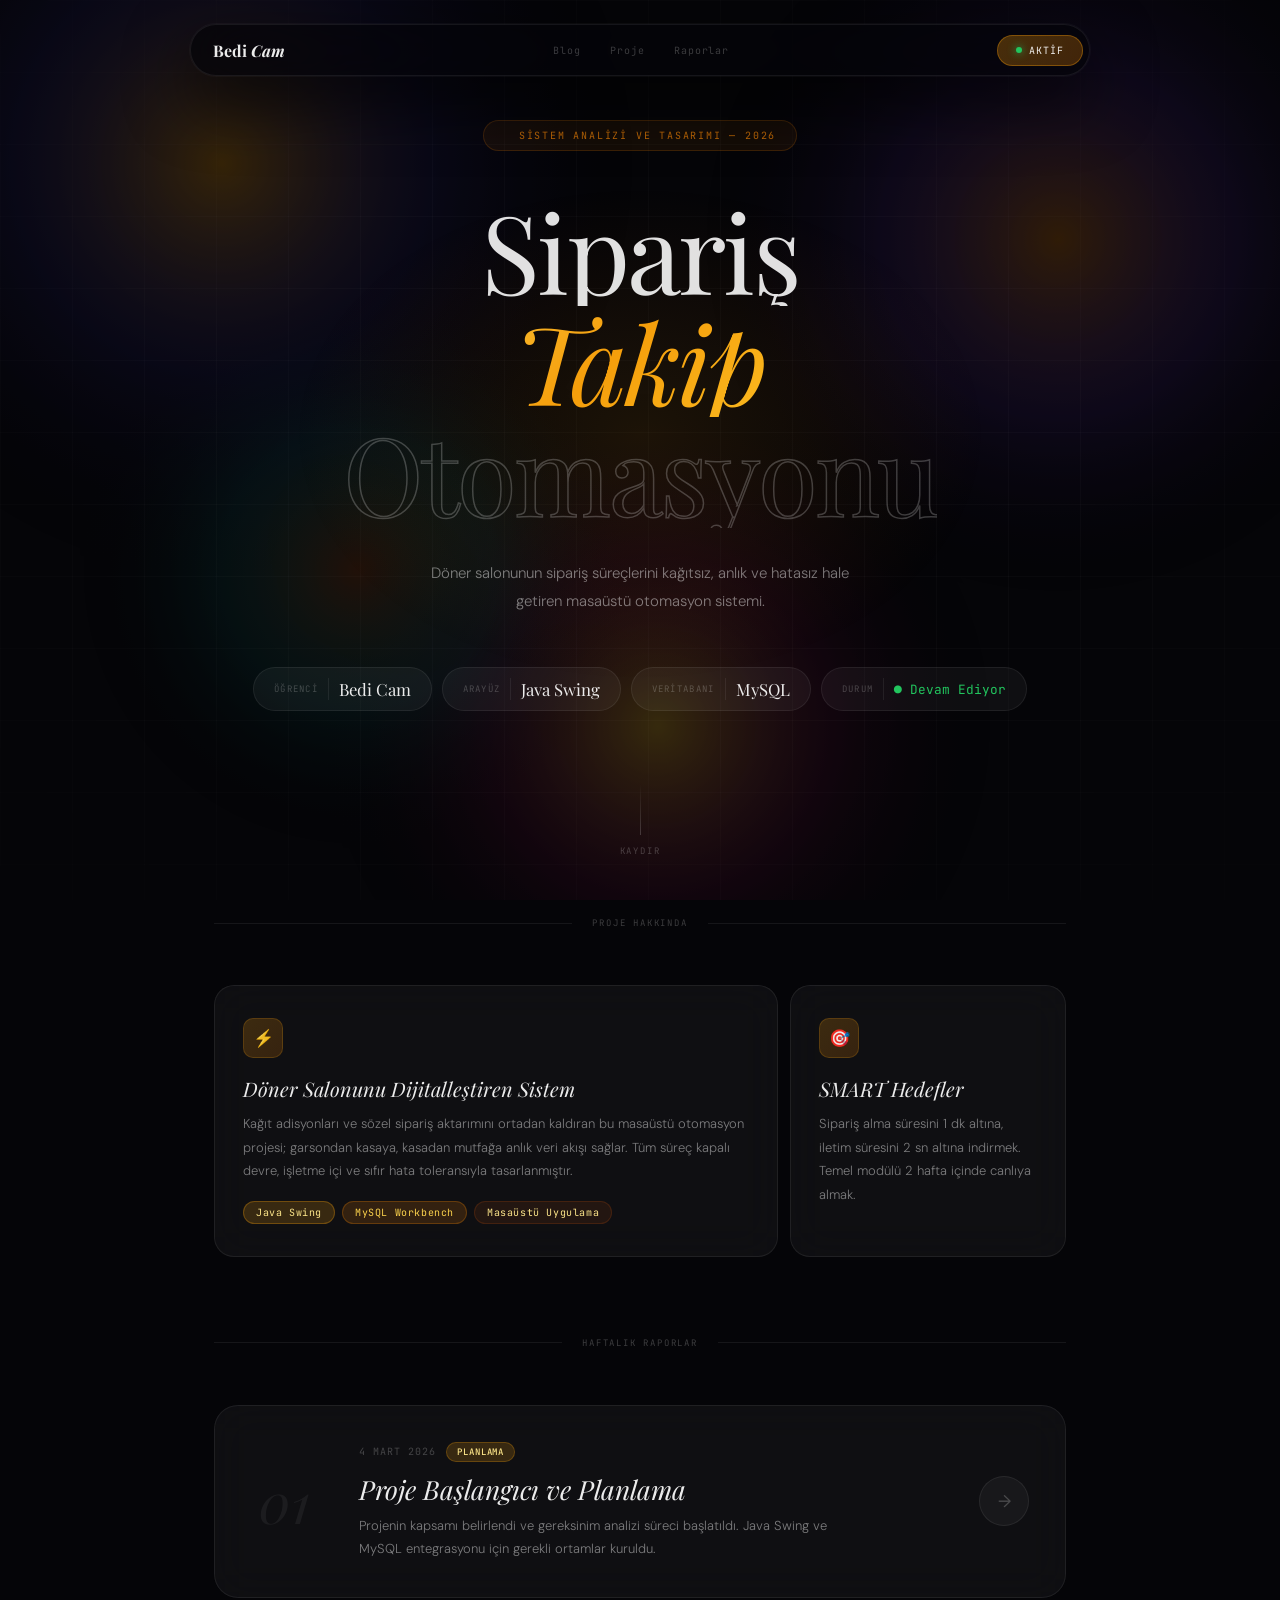
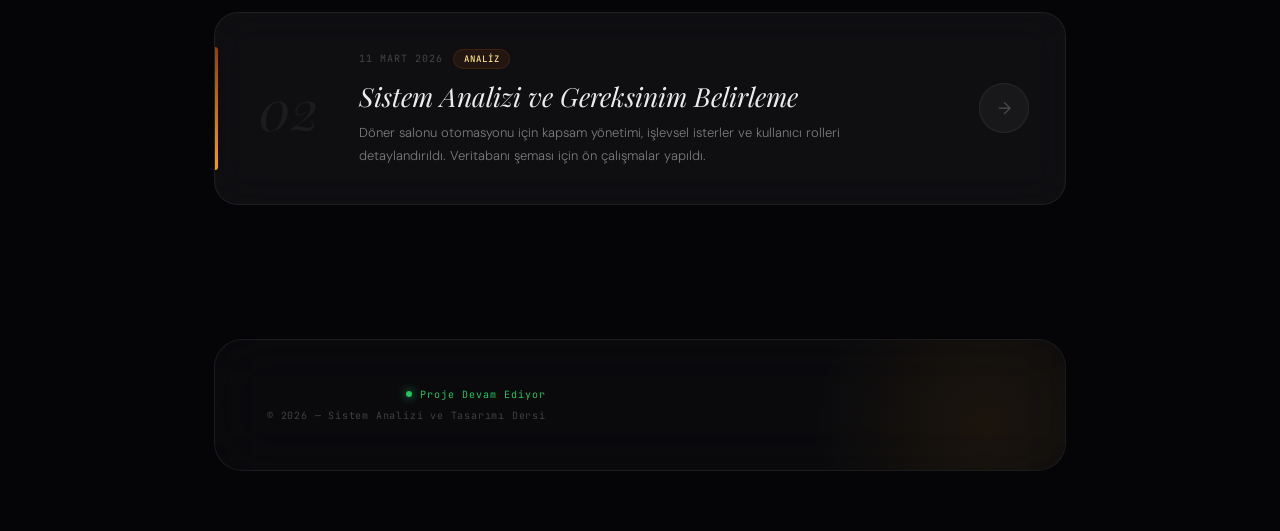
==== index.html @ d967ea23 "Add files via upload" ====
<!DOCTYPE html>
<html lang="tr">
<head>
<meta charset="UTF-8">
<meta name="viewport" content="width=device-width, initial-scale=1.0">
<title>Bedi Cam — Sipariş Takip Otomasyonu</title>
<link href="https://fonts.googleapis.com/css2?family=Playfair+Display:ital,wght@0,400;0,700;0,900;1,400;1,700&family=DM+Sans:ital,opsz,wght@0,9..40,200;0,9..40,300;0,9..40,400;0,9..40,500;0,9..40,600;1,9..40,300&family=JetBrains+Mono:wght@300;400;500&display=swap" rel="stylesheet">
<style>
:root {
  --bg:#050508; --glass:rgba(255,255,255,0.042); --border:rgba(255,255,255,0.07); --border-h:rgba(255,255,255,0.14);
  --text:rgba(255,255,255,0.92); --text-2:rgba(255,255,255,0.45); --text-3:rgba(255,255,255,0.22);
  --indigo:#f59e0b; --purple:#d97706; --pink:#fbbf24; --teal:#92400e; --green:#22c55e;
  --serif:'Playfair Display',Georgia,serif; --sans:'DM Sans',sans-serif; --mono:'JetBrains Mono',monospace;
}
*,*::before,*::after{box-sizing:border-box;margin:0;padding:0}
html{scroll-behavior:smooth}
body{background:var(--bg);color:var(--text);font-family:var(--sans);overflow-x:hidden;min-height:100vh}
::-webkit-scrollbar{width:3px}
::-webkit-scrollbar-track{background:transparent}
::-webkit-scrollbar-thumb{background:rgba(245,158,11,0.4);border-radius:999px}
::selection{background:rgba(245,158,11,0.35);color:#fff}
body::before{content:'';position:fixed;inset:0;z-index:0;pointer-events:none;
  background-image:linear-gradient(rgba(255,255,255,0.022) 1px,transparent 1px),linear-gradient(90deg,rgba(255,255,255,0.022) 1px,transparent 1px);
  background-size:72px 72px;
  mask-image:radial-gradient(ellipse 80% 80% at 50% 50%,black 40%,transparent 100%)}

#orb-canvas{position:fixed;inset:0;z-index:0;pointer-events:none;opacity:0.6}

/* NAV */
.nav{position:fixed;top:24px;left:50%;transform:translateX(-50%);z-index:200;
  display:flex;align-items:center;justify-content:space-between;
  width:min(900px,calc(100% - 48px));padding:0 6px 0 22px;height:52px;
  background:rgba(5,5,8,0.75);backdrop-filter:blur(32px) saturate(180%);-webkit-backdrop-filter:blur(32px) saturate(180%);
  border:1px solid var(--border);border-radius:999px;
  box-shadow:0 0 0 1px rgba(255,255,255,0.03),0 24px 64px rgba(0,0,0,0.7);
  animation:navIn .8s cubic-bezier(.16,1,.3,1) both}
@keyframes navIn{from{opacity:0;transform:translateX(-50%) translateY(-20px)}to{opacity:1;transform:translateX(-50%) translateY(0)}}
.nav-logo{font-family:var(--serif);font-size:1rem;font-weight:700;color:var(--text);user-select:none}
.nav-logo em{font-style:italic;color:var(--amber)}
.nav-center{display:flex;gap:2px}
.nav-link{font-family:var(--mono);font-size:10px;letter-spacing:.08em;color:var(--text-3);padding:6px 14px;border-radius:999px;transition:color .2s,background .2s}
.nav-link:hover{color:var(--text-2);background:var(--glass)}
.nav-cta{display:inline-flex;align-items:center;gap:7px;font-family:var(--mono);font-size:10px;letter-spacing:.1em;text-transform:uppercase;
  color:var(--text);background:linear-gradient(135deg,rgba(245,158,11,.28),rgba(217,119,6,.28));
  border:1px solid rgba(245,158,11,.35);padding:8px 18px;border-radius:999px;transition:all .25s}
.nav-cta:hover{background:linear-gradient(135deg,rgba(245,158,11,.45),rgba(217,119,6,.45));border-color:rgba(245,158,11,.55)}
.nav-dot{width:6px;height:6px;border-radius:50%;background:var(--green);box-shadow:0 0 8px var(--green);animation:blink 2.5s ease-in-out infinite}
@keyframes blink{0%,100%{opacity:1}50%{opacity:.3}}

/* HERO */
.hero{position:relative;z-index:1;min-height:100vh;display:flex;flex-direction:column;
  justify-content:center;align-items:center;text-align:center;padding:120px 24px 0;overflow:hidden}
.hero-glow{position:absolute;top:50%;left:50%;transform:translate(-50%,-55%);
  width:700px;height:500px;pointer-events:none;
  background:radial-gradient(ellipse,rgba(245,158,11,.1) 0%,rgba(217,119,6,.05) 40%,transparent 70%)}
.hero-eyebrow{display:inline-flex;align-items:center;gap:10px;font-family:var(--mono);font-size:10px;
  letter-spacing:.18em;text-transform:uppercase;color:rgba(217,119,6,.85);
  background:rgba(217,119,6,.08);border:1px solid rgba(217,119,6,.2);
  padding:8px 20px;border-radius:999px;margin-bottom:44px;
  animation:heroIn 1s .2s cubic-bezier(.16,1,.3,1) both}
.hero-eyebrow::before{content:'';width:5px;height:5px;border-radius:50%;background:var(--amber);box-shadow:0 0 8px var(--amber)}

.hero-title{font-family:var(--serif);font-size:clamp(3.2rem,8.5vw,9rem);font-weight:400;
  line-height:1.02;letter-spacing:-.025em;margin-bottom:32px;max-width:920px}
.hero-title .line{display:block;overflow:hidden}
.hero-title .li{display:block;animation:lineIn 1s cubic-bezier(.16,1,.3,1) both}
.hero-title .line:nth-child(1) .li{animation-delay:.3s}
.hero-title .line:nth-child(2) .li{animation-delay:.45s}
.hero-title .line:nth-child(3) .li{animation-delay:.6s}
@keyframes lineIn{from{transform:translateY(110%);opacity:0}to{transform:translateY(0);opacity:1}}
.w-plain{color:rgba(255,255,255,.88)}
.w-grad{font-style:italic;background:linear-gradient(135deg,#fcd34d 0%,#f59e0b 45%,#fbbf24 85%);
  -webkit-background-clip:text;-webkit-text-fill-color:transparent;background-clip:text}
.w-out{-webkit-text-stroke:1.5px rgba(255,255,255,.22);color:transparent}

.hero-sub{font-size:15px;font-weight:300;color:var(--text-2);max-width:460px;line-height:1.85;margin-bottom:52px;
  animation:heroIn 1s .75s cubic-bezier(.16,1,.3,1) both}
@keyframes heroIn{from{opacity:0;transform:translateY(24px)}to{opacity:1;transform:translateY(0)}}

.hero-stats{display:flex;flex-wrap:wrap;justify-content:center;gap:10px;margin-bottom:72px;
  animation:heroIn 1s .9s cubic-bezier(.16,1,.3,1) both}
.hsp{display:flex;align-items:center;gap:10px;padding:10px 20px;border-radius:999px;
  background:var(--glass);backdrop-filter:blur(20px);-webkit-backdrop-filter:blur(20px);
  border:1px solid var(--border);transition:border-color .2s,background .2s}
.hsp:hover{border-color:var(--border-h);background:rgba(255,255,255,.07)}
.hsp-l{font-family:var(--mono);font-size:9px;letter-spacing:.14em;text-transform:uppercase;color:var(--text-3)}
.hsp-v{font-family:var(--serif);font-size:1.05rem;font-weight:400;color:var(--text)}
.hsp-v.live{color:var(--green);font-family:var(--mono);font-size:.8rem;font-style:normal}
.hsp-sep{width:1px;height:22px;background:var(--border)}

.scroll-cue{display:flex;flex-direction:column;align-items:center;gap:10px;margin-bottom:60px;
  animation:heroIn 1s 1.1s cubic-bezier(.16,1,.3,1) both}
.sc-track{width:1px;height:52px;background:linear-gradient(to bottom,transparent,rgba(255,255,255,.18));position:relative;overflow:hidden}
.sc-track::after{content:'';position:absolute;top:-100%;left:0;width:100%;height:50%;
  background:linear-gradient(to bottom,transparent,rgba(217,119,6,.9));animation:scroll 2s ease-in-out infinite}
@keyframes scroll{0%{top:-100%}100%{top:200%}}
.sc-txt{font-family:var(--mono);font-size:9px;letter-spacing:.2em;text-transform:uppercase;color:var(--text-3)}

/* DIVIDER */
.sdiv{position:relative;z-index:1;max-width:900px;margin:0 auto;padding:0 24px;
  display:flex;align-items:center;gap:20px;margin-bottom:56px}
.sdiv-line{flex:1;height:1px;background:var(--border)}
.sdiv-lbl{font-family:var(--mono);font-size:9px;letter-spacing:.2em;text-transform:uppercase;color:var(--text-3);white-space:nowrap}

/* ABOUT */
.about{position:relative;z-index:1;max-width:900px;margin:0 auto;padding:0 24px 80px}
.about-grid{display:grid;grid-template-columns:1fr 1fr 1fr;gap:12px}
.ac{padding:32px 28px;border-radius:20px;background:var(--glass);
  backdrop-filter:blur(20px);-webkit-backdrop-filter:blur(20px);
  border:1px solid var(--border);
  opacity:0;transform:translateY(28px);
  transition:opacity .7s ease,transform .7s ease,border-color .3s,background .3s}
.ac.visible{opacity:1;transform:translateY(0)}
.ac:hover{border-color:var(--border-h);background:rgba(255,255,255,.065);transform:translateY(-4px) !important}
.ac.wide{grid-column:span 2}
.ac-icon{width:40px;height:40px;border-radius:10px;display:flex;align-items:center;justify-content:center;
  font-size:17px;margin-bottom:18px;
  background:linear-gradient(135deg,rgba(245,158,11,.2),rgba(217,119,6,.2));border:1px solid rgba(245,158,11,.18)}
.ac-title{font-family:var(--serif);font-style:italic;font-size:1.25rem;font-weight:400;color:var(--text);margin-bottom:10px;line-height:1.3}
.ac-body{font-size:13px;font-weight:300;color:var(--text-2);line-height:1.8}
.chips{display:flex;flex-wrap:wrap;gap:7px;margin-top:18px}
.chip{font-family:var(--mono);font-size:10px;letter-spacing:.06em;padding:4px 12px;border-radius:999px}
.chi{background:rgba(245,158,11,.18);border:1px solid rgba(245,158,11,.3);color:#fde68a}
.chp{background:rgba(217,119,6,.18);border:1px solid rgba(217,119,6,.3);color:#fcd34d}
.cht{background:rgba(146,64,14,.15);border:1px solid rgba(146,64,14,.3);color:#fde68a}

/* POSTS */
.posts{position:relative;z-index:1;max-width:900px;margin:0 auto;padding:0 24px 120px}
.pc{position:relative;border-radius:24px;background:var(--glass);
  backdrop-filter:blur(20px);-webkit-backdrop-filter:blur(20px);
  border:1px solid var(--border);margin-bottom:14px;overflow:hidden;cursor:pointer;
  opacity:0;transform:translateY(28px);
  transition:opacity .7s ease,transform .7s ease,border-color .3s}
.pc.visible{opacity:1;transform:translateY(0)}
.pc:nth-child(2){transition-delay:.1s}
.pc::before{content:'';position:absolute;inset:0;opacity:0;transition:opacity .4s;pointer-events:none;border-radius:24px}
.pc:nth-child(1)::before{background:linear-gradient(135deg,rgba(245,158,11,.08) 0%,rgba(217,119,6,.05) 60%,transparent 100%)}
.pc:nth-child(2)::before{background:linear-gradient(135deg,rgba(146,64,14,.08) 0%,rgba(245,158,11,.05) 60%,transparent 100%)}
.pc:hover::before{opacity:1}
.pc:hover{border-color:var(--border-h)}
.pc::after{content:'';position:absolute;left:0;top:18%;bottom:18%;width:2.5px;border-radius:0 999px 999px 0;transition:top .4s,bottom .4s}
.pc:nth-child(1)::after{background:linear-gradient(to bottom,var(--indigo),var(--amber))}
.pc:nth-child(2)::after{background:linear-gradient(to bottom,var(--teal),var(--indigo))}
.pc:hover::after{top:8%;bottom:8%}

.pc-in{display:grid;grid-template-columns:72px 1fr auto;align-items:center;padding:36px 36px 36px 44px;gap:28px}
.pc-num{font-family:var(--serif);font-style:italic;font-size:3.5rem;font-weight:400;line-height:1;
  color:rgba(255,255,255,.055);transition:color .3s;user-select:none}
.pc:hover .pc-num{color:rgba(255,255,255,.1)}
.pc-meta{display:flex;align-items:center;gap:10px;margin-bottom:12px;flex-wrap:wrap}
.pc-date{font-family:var(--mono);font-size:10px;letter-spacing:.1em;text-transform:uppercase;color:var(--text-3)}
.pc-tag{font-family:var(--mono);font-size:9px;font-weight:500;letter-spacing:.1em;text-transform:uppercase;padding:3px 10px;border-radius:999px}
.pc:nth-child(1) .pc-tag{background:rgba(245,158,11,.18);color:#fde68a;border:1px solid rgba(245,158,11,.25)}
.pc:nth-child(2) .pc-tag{background:rgba(146,64,14,.15);color:#fde68a;border:1px solid rgba(146,64,14,.25)}
.pc-title{font-family:var(--serif);font-style:italic;font-size:1.65rem;font-weight:400;line-height:1.2;color:var(--text);margin-bottom:10px}
.pc-excerpt{font-size:13px;font-weight:300;color:var(--text-2);line-height:1.75;max-width:500px}
.pc-arrow{width:50px;height:50px;border-radius:50%;flex-shrink:0;display:flex;align-items:center;justify-content:center;
  font-size:17px;color:var(--text-3);text-decoration:none;
  background:rgba(255,255,255,.04);border:1px solid var(--border);
  transition:all .3s cubic-bezier(.34,1.56,.64,1)}
.pc:nth-child(1):hover .pc-arrow{background:rgba(245,158,11,.3);border-color:rgba(245,158,11,.5);color:#fff;transform:rotate(45deg) scale(1.1)}
.pc:nth-child(2):hover .pc-arrow{background:rgba(146,64,14,.3);border-color:rgba(146,64,14,.5);color:#fff;transform:rotate(45deg) scale(1.1)}

/* FOOTER */
.footer{position:relative;z-index:1;max-width:900px;margin:0 auto;padding:0 24px 60px}
.fi{border-radius:28px;padding:48px 52px;background:rgba(255,255,255,.025);
  backdrop-filter:blur(30px);-webkit-backdrop-filter:blur(30px);
  border:1px solid var(--border);display:flex;justify-content:space-between;align-items:center;
  flex-wrap:wrap;gap:28px;overflow:hidden;position:relative}
.fi::before{content:'';position:absolute;width:400px;height:400px;border-radius:50%;
  background:radial-gradient(circle,rgba(245,158,11,.07),transparent 60%);right:-120px;bottom:-150px;pointer-events:none}
.fi-title{font-family:var(--serif);font-style:italic;font-size:2rem;font-weight:400;color:rgba(255,255,255,.45)}
.fi-right{text-align:right;position:relative;z-index:1}
.fi-status{display:flex;align-items:center;gap:8px;justify-content:flex-end;margin-bottom:8px}
.fi-dot{width:6px;height:6px;border-radius:50%;background:var(--green);box-shadow:0 0 10px var(--green);animation:blink 2.5s ease-in-out infinite}
.fi-status span{font-family:var(--mono);font-size:10px;letter-spacing:.1em;color:var(--green)}
.fi-copy{font-family:var(--mono);font-size:10px;letter-spacing:.08em;color:var(--text-3)}

@media(max-width:760px){
  .nav-center{display:none}
  .hero{padding:100px 20px 0}
  .hsp-sep{display:none}
  .about-grid{grid-template-columns:1fr}
  .ac.wide{grid-column:span 1}
  .pc-in{grid-template-columns:1fr auto;padding:28px 24px;gap:16px}
  .pc-num{display:none}
  .fi{padding:36px 28px;flex-direction:column;align-items:flex-start}
  .fi-right{text-align:left}
  .fi-status{justify-content:flex-start}
}
</style>
</head>
<body>

<canvas id="orb-canvas"></canvas>

<nav class="nav">
  <div class="nav-logo">Bedi <em>Cam</em></div>
  <div class="nav-center">
    <span class="nav-link">Blog</span>
    <span class="nav-link">Proje</span>
    <span class="nav-link">Raporlar</span>
  </div>
  <div class="nav-cta"><div class="nav-dot"></div>Aktif</div>
</nav>

<section class="hero">
  <div class="hero-glow"></div>
  <div class="hero-eyebrow">Sistem Analizi ve Tasarımı — 2026</div>
  <h1 class="hero-title">
    <span class="line"><span class="li w-plain">Sipariş</span></span>
    <span class="line"><span class="li w-grad">Takip</span></span>
    <span class="line"><span class="li w-out">Otomasyonu</span></span>
  </h1>
  <p class="hero-sub">Döner salonunun sipariş süreçlerini kağıtsız, anlık ve hatasız hale getiren masaüstü otomasyon sistemi.</p>
  <div class="hero-stats">
    <div class="hsp"><span class="hsp-l">Öğrenci</span><span class="hsp-sep"></span><span class="hsp-v">Bedi Cam</span></div>
    <div class="hsp"><span class="hsp-l">Arayüz</span><span class="hsp-sep"></span><span class="hsp-v">Java Swing</span></div>
    <div class="hsp"><span class="hsp-l">Veritabanı</span><span class="hsp-sep"></span><span class="hsp-v">MySQL</span></div>
    <div class="hsp"><span class="hsp-l">Durum</span><span class="hsp-sep"></span><span class="hsp-v live">● Devam Ediyor</span></div>
  </div>
  <div class="scroll-cue">
    <div class="sc-track"></div>
    <span class="sc-txt">Kaydır</span>
  </div>
</section>

<div class="sdiv"><div class="sdiv-line"></div><div class="sdiv-lbl">Proje Hakkında</div><div class="sdiv-line"></div></div>

<section class="about">
  <div class="about-grid">
    <div class="ac wide">
      <div class="ac-icon">⚡</div>
      <div class="ac-title">Döner Salonunu Dijitalleştiren Sistem</div>
      <div class="ac-body">Kağıt adisyonları ve sözel sipariş aktarımını ortadan kaldıran bu masaüstü otomasyon projesi; garsondan kasaya, kasadan mutfağa anlık veri akışı sağlar. Tüm süreç kapalı devre, işletme içi ve sıfır hata toleransıyla tasarlanmıştır.</div>
      <div class="chips">
        <span class="chip chi">Java Swing</span>
        <span class="chip chp">MySQL Workbench</span>
        <span class="chip cht">Masaüstü Uygulama</span>
      </div>
    </div>
    <div class="ac" style="transition-delay:.1s">
      <div class="ac-icon">🎯</div>
      <div class="ac-title">SMART Hedefler</div>
      <div class="ac-body">Sipariş alma süresini 1 dk altına, iletim süresini 2 sn altına indirmek. Temel modülü 2 hafta içinde canlıya almak.</div>
    </div>
  </div>
</section>

<div class="sdiv"><div class="sdiv-line"></div><div class="sdiv-lbl">Haftalık Raporlar</div><div class="sdiv-line"></div></div>

<section class="posts">
  <article class="pc" onclick="location.href='reports/hafta-1.html'">
    <div class="pc-in">
      <div class="pc-num">01</div>
      <div>
        <div class="pc-meta"><span class="pc-date">4 Mart 2026</span><span class="pc-tag">Planlama</span></div>
        <div class="pc-title">Proje Başlangıcı ve Planlama</div>
        <div class="pc-excerpt">Projenin kapsamı belirlendi ve gereksinim analizi süreci başlatıldı. Java Swing ve MySQL entegrasyonu için gerekli ortamlar kuruldu.</div>
      </div>
      <a href="reports/hafta-1.html" class="pc-arrow" onclick="event.stopPropagation()">→</a>
    </div>
  </article>
  <article class="pc" onclick="location.href='reports/hafta-2.html'">
    <div class="pc-in">
      <div class="pc-num">02</div>
      <div>
        <div class="pc-meta"><span class="pc-date">11 Mart 2026</span><span class="pc-tag">Analiz</span></div>
        <div class="pc-title">Sistem Analizi ve Gereksinim Belirleme</div>
        <div class="pc-excerpt">Döner salonu otomasyonu için kapsam yönetimi, işlevsel isterler ve kullanıcı rolleri detaylandırıldı. Veritabanı şeması için ön çalışmalar yapıldı.</div>
      </div>
      <a href="reports/hafta-2.html" class="pc-arrow" onclick="event.stopPropagation()">→</a>
    </div>
  </article>
</section>

<footer class="footer">
  <div class="fi">
    <div class="fi-right">
      <div class="fi-status"><div class="fi-dot"></div><span>Proje Devam Ediyor</span></div>
      <div class="fi-copy">© 2026 — Sistem Analizi ve Tasarımı Dersi</div>
    </div>
  </div>
</footer>

<script>
const canvas=document.getElementById('orb-canvas'),ctx=canvas.getContext('2d');
let W,H,mouse={x:0,y:0},t=0;
const orbs=[
  {x:.15,y:.15,r:420,c:['#f59e0b','#4338ca'],vx:.0003,vy:.0002},
  {x:.82,y:.3,r:360,c:['#d97706','#7c3aed'],vx:-.0002,vy:.0003},
  {x:.5,y:.82,r:340,c:['#fbbf24','#be185d'],vx:.0002,vy:-.0002},
  {x:.25,y:.7,r:280,c:['#92400e','#0d9488'],vx:-.0003,vy:-.0002}
];
function resize(){W=canvas.width=window.innerWidth;H=canvas.height=window.innerHeight}
function draw(){
  ctx.clearRect(0,0,W,H);t++;
  orbs.forEach((o,i)=>{
    const cx=(o.x+Math.sin(t*o.vx*100+i)*.06+(mouse.x/W-.5)*.04)*W;
    const cy=(o.y+Math.cos(t*o.vy*100+i)*.06+(mouse.y/H-.5)*.04)*H;
    const g=ctx.createRadialGradient(cx,cy,0,cx,cy,o.r);
    g.addColorStop(0,o.c[0]+'55');g.addColorStop(.5,o.c[1]+'20');g.addColorStop(1,'transparent');
    ctx.beginPath();ctx.arc(cx,cy,o.r,0,Math.PI*2);ctx.fillStyle=g;ctx.fill();
  });
  requestAnimationFrame(draw);
}
window.addEventListener('resize',resize);
document.addEventListener('mousemove',e=>{mouse.x=e.clientX;mouse.y=e.clientY});
resize();draw();

const obs=new IntersectionObserver(entries=>{
  entries.forEach(e=>{if(e.isIntersecting)e.target.classList.add('visible')})
},{threshold:.12});
document.querySelectorAll('.ac,.pc').forEach(el=>obs.observe(el));
</script>
</body>
</html>
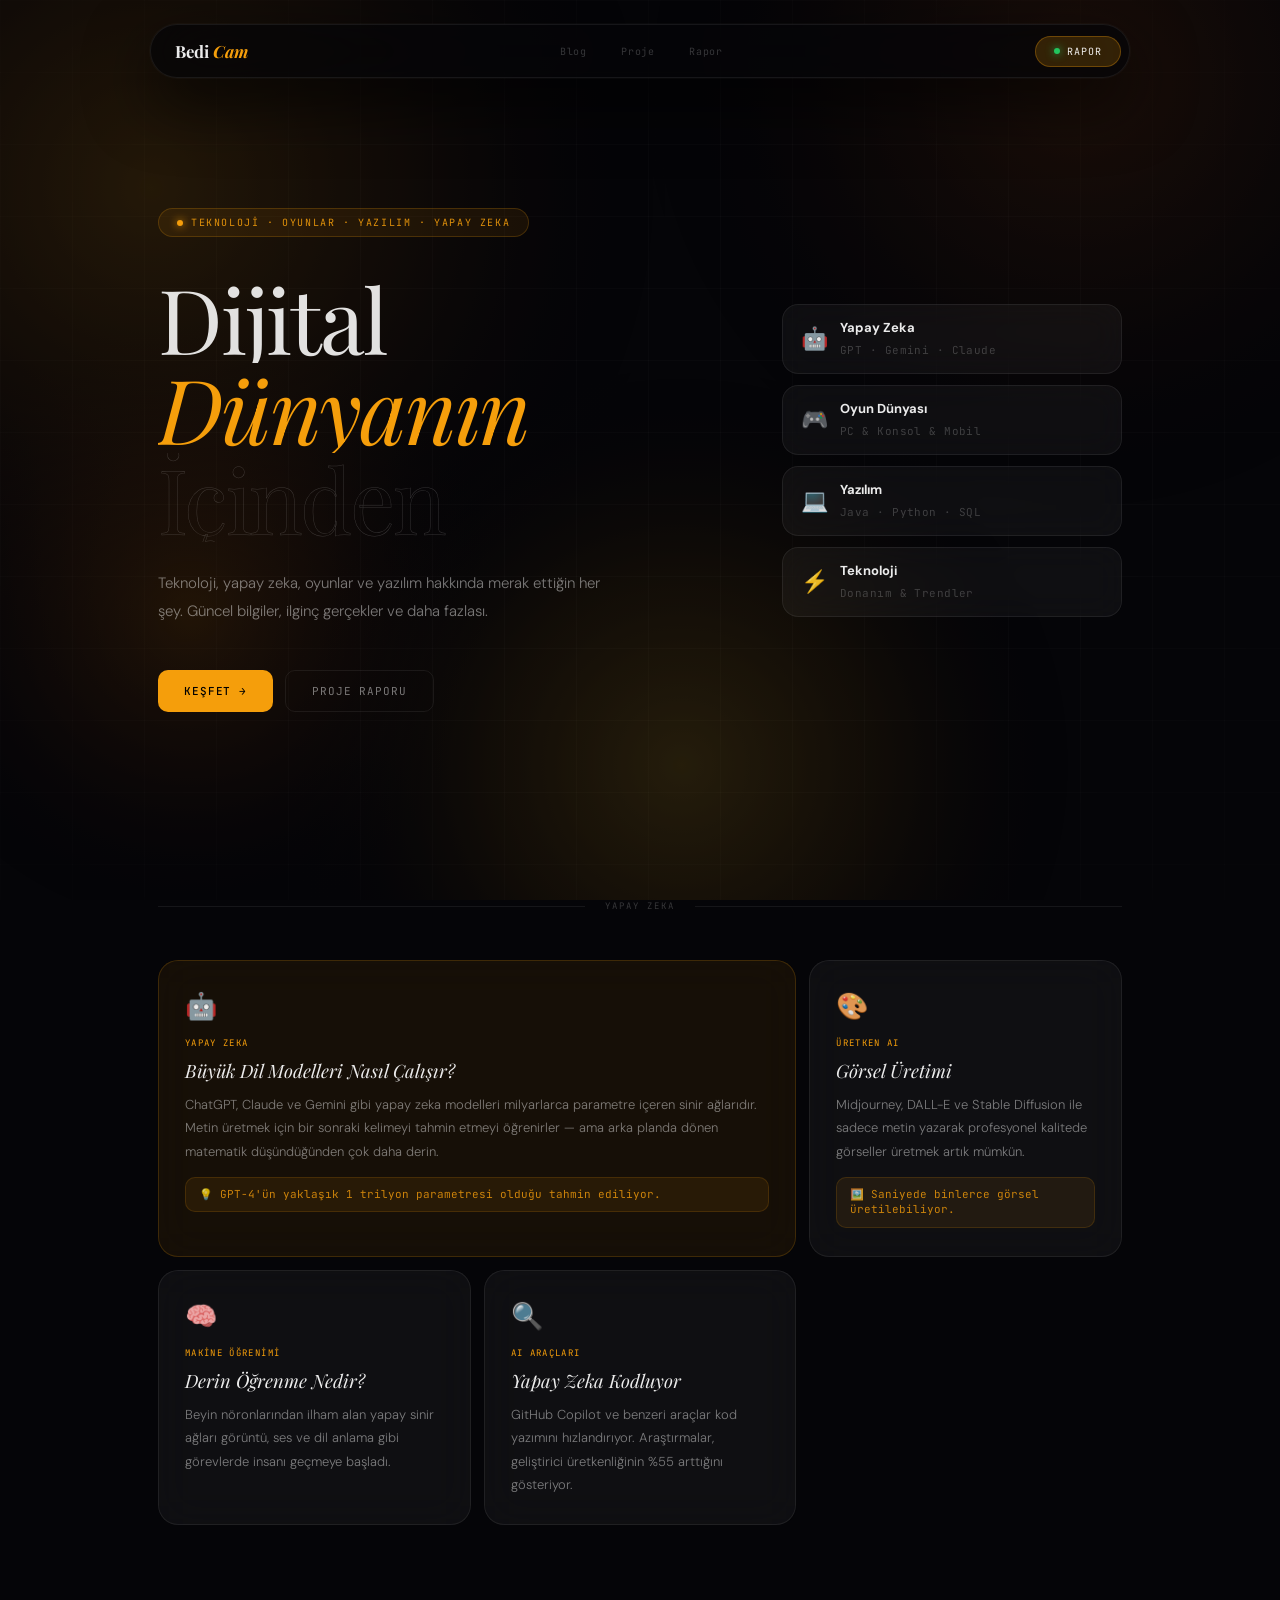
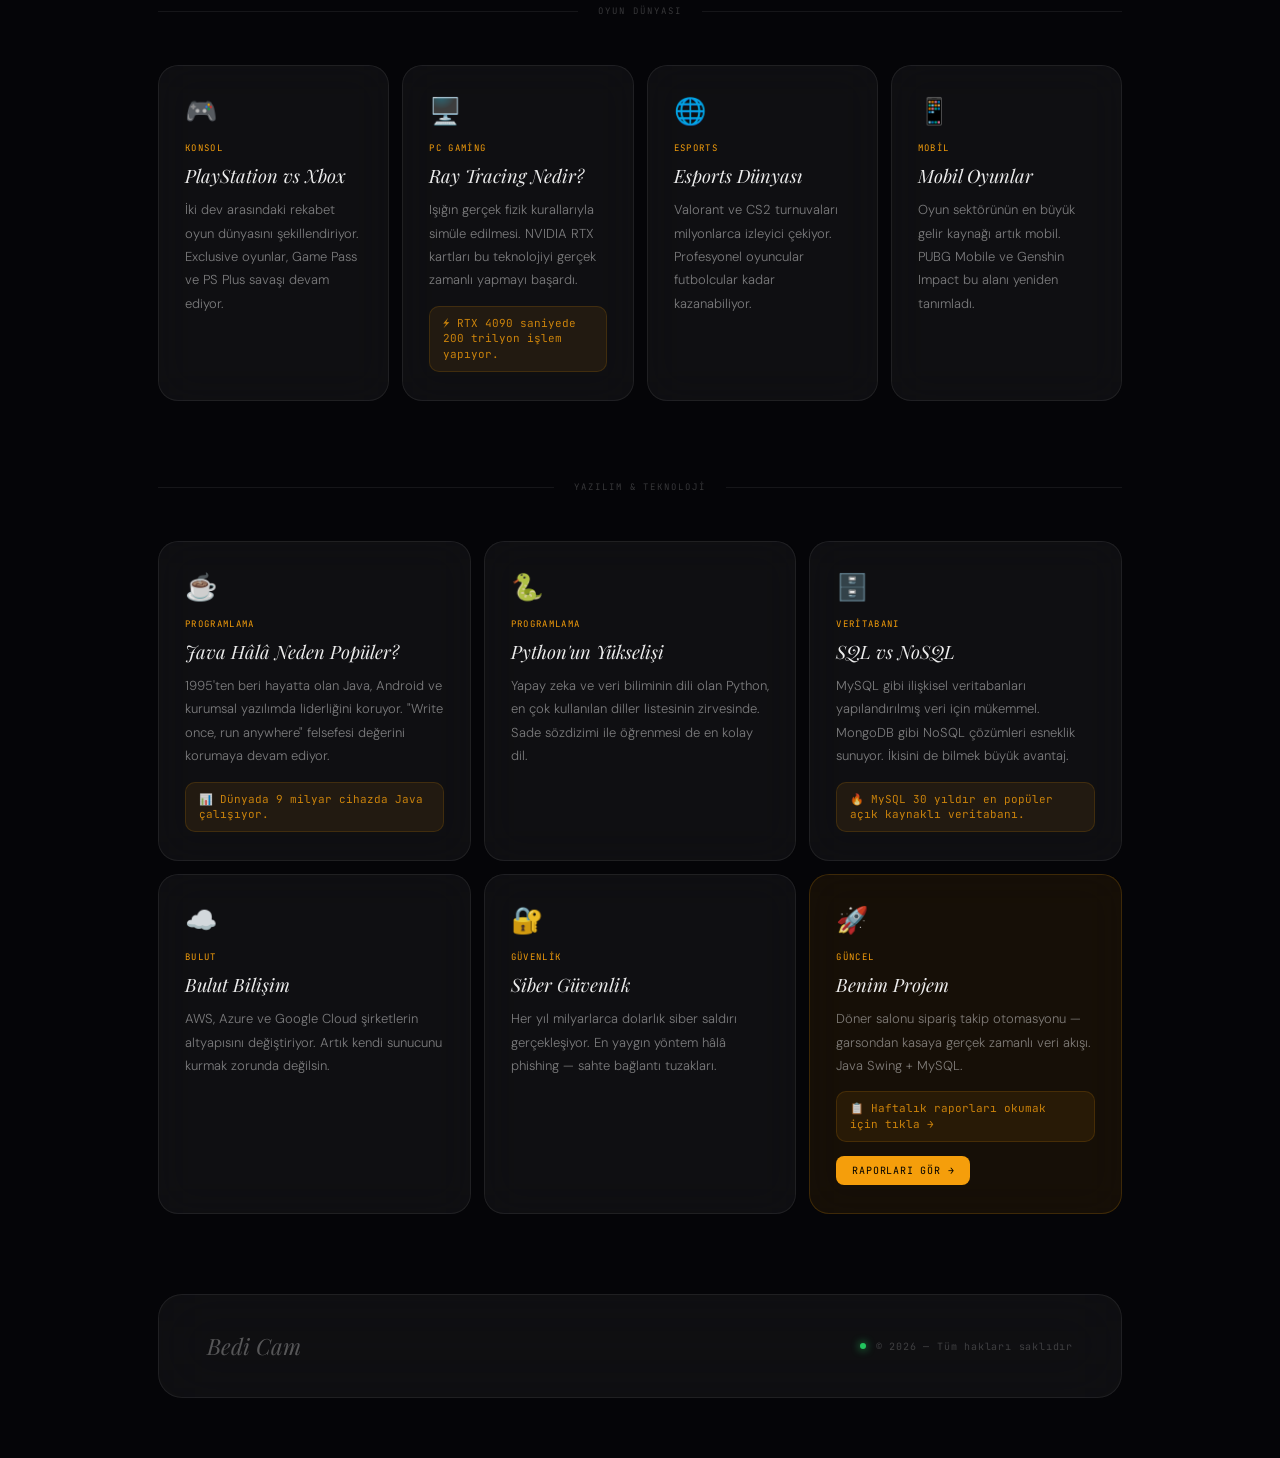
==== commit 43c40520: "Add files via upload" ====
--- a/index.html
+++ b/index.html
@@ -1,317 +1,346 @@
-<!DOCTYPE html>
-<html lang="tr">
-<head>
-<meta charset="UTF-8">
-<meta name="viewport" content="width=device-width, initial-scale=1.0">
-<title>Bedi Cam — Sipariş Takip Otomasyonu</title>
-<link href="https://fonts.googleapis.com/css2?family=Playfair+Display:ital,wght@0,400;0,700;0,900;1,400;1,700&family=DM+Sans:ital,opsz,wght@0,9..40,200;0,9..40,300;0,9..40,400;0,9..40,500;0,9..40,600;1,9..40,300&family=JetBrains+Mono:wght@300;400;500&display=swap" rel="stylesheet">
-<style>
-:root {
-  --bg:#050508; --glass:rgba(255,255,255,0.042); --border:rgba(255,255,255,0.07); --border-h:rgba(255,255,255,0.14);
-  --text:rgba(255,255,255,0.92); --text-2:rgba(255,255,255,0.45); --text-3:rgba(255,255,255,0.22);
-  --indigo:#f59e0b; --purple:#d97706; --pink:#fbbf24; --teal:#92400e; --green:#22c55e;
-  --serif:'Playfair Display',Georgia,serif; --sans:'DM Sans',sans-serif; --mono:'JetBrains Mono',monospace;
-}
-*,*::before,*::after{box-sizing:border-box;margin:0;padding:0}
-html{scroll-behavior:smooth}
-body{background:var(--bg);color:var(--text);font-family:var(--sans);overflow-x:hidden;min-height:100vh}
-::-webkit-scrollbar{width:3px}
-::-webkit-scrollbar-track{background:transparent}
-::-webkit-scrollbar-thumb{background:rgba(245,158,11,0.4);border-radius:999px}
-::selection{background:rgba(245,158,11,0.35);color:#fff}
-body::before{content:'';position:fixed;inset:0;z-index:0;pointer-events:none;
-  background-image:linear-gradient(rgba(255,255,255,0.022) 1px,transparent 1px),linear-gradient(90deg,rgba(255,255,255,0.022) 1px,transparent 1px);
-  background-size:72px 72px;
-  mask-image:radial-gradient(ellipse 80% 80% at 50% 50%,black 40%,transparent 100%)}
-
-#orb-canvas{position:fixed;inset:0;z-index:0;pointer-events:none;opacity:0.6}
-
-/* NAV */
-.nav{position:fixed;top:24px;left:50%;transform:translateX(-50%);z-index:200;
-  display:flex;align-items:center;justify-content:space-between;
-  width:min(900px,calc(100% - 48px));padding:0 6px 0 22px;height:52px;
-  background:rgba(5,5,8,0.75);backdrop-filter:blur(32px) saturate(180%);-webkit-backdrop-filter:blur(32px) saturate(180%);
-  border:1px solid var(--border);border-radius:999px;
-  box-shadow:0 0 0 1px rgba(255,255,255,0.03),0 24px 64px rgba(0,0,0,0.7);
-  animation:navIn .8s cubic-bezier(.16,1,.3,1) both}
-@keyframes navIn{from{opacity:0;transform:translateX(-50%) translateY(-20px)}to{opacity:1;transform:translateX(-50%) translateY(0)}}
-.nav-logo{font-family:var(--serif);font-size:1rem;font-weight:700;color:var(--text);user-select:none}
-.nav-logo em{font-style:italic;color:var(--amber)}
-.nav-center{display:flex;gap:2px}
-.nav-link{font-family:var(--mono);font-size:10px;letter-spacing:.08em;color:var(--text-3);padding:6px 14px;border-radius:999px;transition:color .2s,background .2s}
-.nav-link:hover{color:var(--text-2);background:var(--glass)}
-.nav-cta{display:inline-flex;align-items:center;gap:7px;font-family:var(--mono);font-size:10px;letter-spacing:.1em;text-transform:uppercase;
-  color:var(--text);background:linear-gradient(135deg,rgba(245,158,11,.28),rgba(217,119,6,.28));
-  border:1px solid rgba(245,158,11,.35);padding:8px 18px;border-radius:999px;transition:all .25s}
-.nav-cta:hover{background:linear-gradient(135deg,rgba(245,158,11,.45),rgba(217,119,6,.45));border-color:rgba(245,158,11,.55)}
-.nav-dot{width:6px;height:6px;border-radius:50%;background:var(--green);box-shadow:0 0 8px var(--green);animation:blink 2.5s ease-in-out infinite}
-@keyframes blink{0%,100%{opacity:1}50%{opacity:.3}}
-
-/* HERO */
-.hero{position:relative;z-index:1;min-height:100vh;display:flex;flex-direction:column;
-  justify-content:center;align-items:center;text-align:center;padding:120px 24px 0;overflow:hidden}
-.hero-glow{position:absolute;top:50%;left:50%;transform:translate(-50%,-55%);
-  width:700px;height:500px;pointer-events:none;
-  background:radial-gradient(ellipse,rgba(245,158,11,.1) 0%,rgba(217,119,6,.05) 40%,transparent 70%)}
-.hero-eyebrow{display:inline-flex;align-items:center;gap:10px;font-family:var(--mono);font-size:10px;
-  letter-spacing:.18em;text-transform:uppercase;color:rgba(217,119,6,.85);
-  background:rgba(217,119,6,.08);border:1px solid rgba(217,119,6,.2);
-  padding:8px 20px;border-radius:999px;margin-bottom:44px;
-  animation:heroIn 1s .2s cubic-bezier(.16,1,.3,1) both}
-.hero-eyebrow::before{content:'';width:5px;height:5px;border-radius:50%;background:var(--amber);box-shadow:0 0 8px var(--amber)}
-
-.hero-title{font-family:var(--serif);font-size:clamp(3.2rem,8.5vw,9rem);font-weight:400;
-  line-height:1.02;letter-spacing:-.025em;margin-bottom:32px;max-width:920px}
-.hero-title .line{display:block;overflow:hidden}
-.hero-title .li{display:block;animation:lineIn 1s cubic-bezier(.16,1,.3,1) both}
-.hero-title .line:nth-child(1) .li{animation-delay:.3s}
-.hero-title .line:nth-child(2) .li{animation-delay:.45s}
-.hero-title .line:nth-child(3) .li{animation-delay:.6s}
-@keyframes lineIn{from{transform:translateY(110%);opacity:0}to{transform:translateY(0);opacity:1}}
-.w-plain{color:rgba(255,255,255,.88)}
-.w-grad{font-style:italic;background:linear-gradient(135deg,#fcd34d 0%,#f59e0b 45%,#fbbf24 85%);
-  -webkit-background-clip:text;-webkit-text-fill-color:transparent;background-clip:text}
-.w-out{-webkit-text-stroke:1.5px rgba(255,255,255,.22);color:transparent}
-
-.hero-sub{font-size:15px;font-weight:300;color:var(--text-2);max-width:460px;line-height:1.85;margin-bottom:52px;
-  animation:heroIn 1s .75s cubic-bezier(.16,1,.3,1) both}
-@keyframes heroIn{from{opacity:0;transform:translateY(24px)}to{opacity:1;transform:translateY(0)}}
-
-.hero-stats{display:flex;flex-wrap:wrap;justify-content:center;gap:10px;margin-bottom:72px;
-  animation:heroIn 1s .9s cubic-bezier(.16,1,.3,1) both}
-.hsp{display:flex;align-items:center;gap:10px;padding:10px 20px;border-radius:999px;
-  background:var(--glass);backdrop-filter:blur(20px);-webkit-backdrop-filter:blur(20px);
-  border:1px solid var(--border);transition:border-color .2s,background .2s}
-.hsp:hover{border-color:var(--border-h);background:rgba(255,255,255,.07)}
-.hsp-l{font-family:var(--mono);font-size:9px;letter-spacing:.14em;text-transform:uppercase;color:var(--text-3)}
-.hsp-v{font-family:var(--serif);font-size:1.05rem;font-weight:400;color:var(--text)}
-.hsp-v.live{color:var(--green);font-family:var(--mono);font-size:.8rem;font-style:normal}
-.hsp-sep{width:1px;height:22px;background:var(--border)}
-
-.scroll-cue{display:flex;flex-direction:column;align-items:center;gap:10px;margin-bottom:60px;
-  animation:heroIn 1s 1.1s cubic-bezier(.16,1,.3,1) both}
-.sc-track{width:1px;height:52px;background:linear-gradient(to bottom,transparent,rgba(255,255,255,.18));position:relative;overflow:hidden}
-.sc-track::after{content:'';position:absolute;top:-100%;left:0;width:100%;height:50%;
-  background:linear-gradient(to bottom,transparent,rgba(217,119,6,.9));animation:scroll 2s ease-in-out infinite}
-@keyframes scroll{0%{top:-100%}100%{top:200%}}
-.sc-txt{font-family:var(--mono);font-size:9px;letter-spacing:.2em;text-transform:uppercase;color:var(--text-3)}
-
-/* DIVIDER */
-.sdiv{position:relative;z-index:1;max-width:900px;margin:0 auto;padding:0 24px;
-  display:flex;align-items:center;gap:20px;margin-bottom:56px}
-.sdiv-line{flex:1;height:1px;background:var(--border)}
-.sdiv-lbl{font-family:var(--mono);font-size:9px;letter-spacing:.2em;text-transform:uppercase;color:var(--text-3);white-space:nowrap}
-
-/* ABOUT */
-.about{position:relative;z-index:1;max-width:900px;margin:0 auto;padding:0 24px 80px}
-.about-grid{display:grid;grid-template-columns:1fr 1fr 1fr;gap:12px}
-.ac{padding:32px 28px;border-radius:20px;background:var(--glass);
-  backdrop-filter:blur(20px);-webkit-backdrop-filter:blur(20px);
-  border:1px solid var(--border);
-  opacity:0;transform:translateY(28px);
-  transition:opacity .7s ease,transform .7s ease,border-color .3s,background .3s}
-.ac.visible{opacity:1;transform:translateY(0)}
-.ac:hover{border-color:var(--border-h);background:rgba(255,255,255,.065);transform:translateY(-4px) !important}
-.ac.wide{grid-column:span 2}
-.ac-icon{width:40px;height:40px;border-radius:10px;display:flex;align-items:center;justify-content:center;
-  font-size:17px;margin-bottom:18px;
-  background:linear-gradient(135deg,rgba(245,158,11,.2),rgba(217,119,6,.2));border:1px solid rgba(245,158,11,.18)}
-.ac-title{font-family:var(--serif);font-style:italic;font-size:1.25rem;font-weight:400;color:var(--text);margin-bottom:10px;line-height:1.3}
-.ac-body{font-size:13px;font-weight:300;color:var(--text-2);line-height:1.8}
-.chips{display:flex;flex-wrap:wrap;gap:7px;margin-top:18px}
-.chip{font-family:var(--mono);font-size:10px;letter-spacing:.06em;padding:4px 12px;border-radius:999px}
-.chi{background:rgba(245,158,11,.18);border:1px solid rgba(245,158,11,.3);color:#fde68a}
-.chp{background:rgba(217,119,6,.18);border:1px solid rgba(217,119,6,.3);color:#fcd34d}
-.cht{background:rgba(146,64,14,.15);border:1px solid rgba(146,64,14,.3);color:#fde68a}
-
-/* POSTS */
-.posts{position:relative;z-index:1;max-width:900px;margin:0 auto;padding:0 24px 120px}
-.pc{position:relative;border-radius:24px;background:var(--glass);
-  backdrop-filter:blur(20px);-webkit-backdrop-filter:blur(20px);
-  border:1px solid var(--border);margin-bottom:14px;overflow:hidden;cursor:pointer;
-  opacity:0;transform:translateY(28px);
-  transition:opacity .7s ease,transform .7s ease,border-color .3s}
-.pc.visible{opacity:1;transform:translateY(0)}
-.pc:nth-child(2){transition-delay:.1s}
-.pc::before{content:'';position:absolute;inset:0;opacity:0;transition:opacity .4s;pointer-events:none;border-radius:24px}
-.pc:nth-child(1)::before{background:linear-gradient(135deg,rgba(245,158,11,.08) 0%,rgba(217,119,6,.05) 60%,transparent 100%)}
-.pc:nth-child(2)::before{background:linear-gradient(135deg,rgba(146,64,14,.08) 0%,rgba(245,158,11,.05) 60%,transparent 100%)}
-.pc:hover::before{opacity:1}
-.pc:hover{border-color:var(--border-h)}
-.pc::after{content:'';position:absolute;left:0;top:18%;bottom:18%;width:2.5px;border-radius:0 999px 999px 0;transition:top .4s,bottom .4s}
-.pc:nth-child(1)::after{background:linear-gradient(to bottom,var(--indigo),var(--amber))}
-.pc:nth-child(2)::after{background:linear-gradient(to bottom,var(--teal),var(--indigo))}
-.pc:hover::after{top:8%;bottom:8%}
-
-.pc-in{display:grid;grid-template-columns:72px 1fr auto;align-items:center;padding:36px 36px 36px 44px;gap:28px}
-.pc-num{font-family:var(--serif);font-style:italic;font-size:3.5rem;font-weight:400;line-height:1;
-  color:rgba(255,255,255,.055);transition:color .3s;user-select:none}
-.pc:hover .pc-num{color:rgba(255,255,255,.1)}
-.pc-meta{display:flex;align-items:center;gap:10px;margin-bottom:12px;flex-wrap:wrap}
-.pc-date{font-family:var(--mono);font-size:10px;letter-spacing:.1em;text-transform:uppercase;color:var(--text-3)}
-.pc-tag{font-family:var(--mono);font-size:9px;font-weight:500;letter-spacing:.1em;text-transform:uppercase;padding:3px 10px;border-radius:999px}
-.pc:nth-child(1) .pc-tag{background:rgba(245,158,11,.18);color:#fde68a;border:1px solid rgba(245,158,11,.25)}
-.pc:nth-child(2) .pc-tag{background:rgba(146,64,14,.15);color:#fde68a;border:1px solid rgba(146,64,14,.25)}
-.pc-title{font-family:var(--serif);font-style:italic;font-size:1.65rem;font-weight:400;line-height:1.2;color:var(--text);margin-bottom:10px}
-.pc-excerpt{font-size:13px;font-weight:300;color:var(--text-2);line-height:1.75;max-width:500px}
-.pc-arrow{width:50px;height:50px;border-radius:50%;flex-shrink:0;display:flex;align-items:center;justify-content:center;
-  font-size:17px;color:var(--text-3);text-decoration:none;
-  background:rgba(255,255,255,.04);border:1px solid var(--border);
-  transition:all .3s cubic-bezier(.34,1.56,.64,1)}
-.pc:nth-child(1):hover .pc-arrow{background:rgba(245,158,11,.3);border-color:rgba(245,158,11,.5);color:#fff;transform:rotate(45deg) scale(1.1)}
-.pc:nth-child(2):hover .pc-arrow{background:rgba(146,64,14,.3);border-color:rgba(146,64,14,.5);color:#fff;transform:rotate(45deg) scale(1.1)}
-
-/* FOOTER */
-.footer{position:relative;z-index:1;max-width:900px;margin:0 auto;padding:0 24px 60px}
-.fi{border-radius:28px;padding:48px 52px;background:rgba(255,255,255,.025);
-  backdrop-filter:blur(30px);-webkit-backdrop-filter:blur(30px);
-  border:1px solid var(--border);display:flex;justify-content:space-between;align-items:center;
-  flex-wrap:wrap;gap:28px;overflow:hidden;position:relative}
-.fi::before{content:'';position:absolute;width:400px;height:400px;border-radius:50%;
-  background:radial-gradient(circle,rgba(245,158,11,.07),transparent 60%);right:-120px;bottom:-150px;pointer-events:none}
-.fi-title{font-family:var(--serif);font-style:italic;font-size:2rem;font-weight:400;color:rgba(255,255,255,.45)}
-.fi-right{text-align:right;position:relative;z-index:1}
-.fi-status{display:flex;align-items:center;gap:8px;justify-content:flex-end;margin-bottom:8px}
-.fi-dot{width:6px;height:6px;border-radius:50%;background:var(--green);box-shadow:0 0 10px var(--green);animation:blink 2.5s ease-in-out infinite}
-.fi-status span{font-family:var(--mono);font-size:10px;letter-spacing:.1em;color:var(--green)}
-.fi-copy{font-family:var(--mono);font-size:10px;letter-spacing:.08em;color:var(--text-3)}
-
-@media(max-width:760px){
-  .nav-center{display:none}
-  .hero{padding:100px 20px 0}
-  .hsp-sep{display:none}
-  .about-grid{grid-template-columns:1fr}
-  .ac.wide{grid-column:span 1}
-  .pc-in{grid-template-columns:1fr auto;padding:28px 24px;gap:16px}
-  .pc-num{display:none}
-  .fi{padding:36px 28px;flex-direction:column;align-items:flex-start}
-  .fi-right{text-align:left}
-  .fi-status{justify-content:flex-start}
-}
-</style>
-</head>
-<body>
-
-<canvas id="orb-canvas"></canvas>
-
-<nav class="nav">
-  <div class="nav-logo">Bedi <em>Cam</em></div>
-  <div class="nav-center">
-    <span class="nav-link">Blog</span>
-    <span class="nav-link">Proje</span>
-    <span class="nav-link">Raporlar</span>
-  </div>
-  <div class="nav-cta"><div class="nav-dot"></div>Aktif</div>
-</nav>
-
-<section class="hero">
-  <div class="hero-glow"></div>
-  <div class="hero-eyebrow">Sistem Analizi ve Tasarımı — 2026</div>
-  <h1 class="hero-title">
-    <span class="line"><span class="li w-plain">Sipariş</span></span>
-    <span class="line"><span class="li w-grad">Takip</span></span>
-    <span class="line"><span class="li w-out">Otomasyonu</span></span>
-  </h1>
-  <p class="hero-sub">Döner salonunun sipariş süreçlerini kağıtsız, anlık ve hatasız hale getiren masaüstü otomasyon sistemi.</p>
-  <div class="hero-stats">
-    <div class="hsp"><span class="hsp-l">Öğrenci</span><span class="hsp-sep"></span><span class="hsp-v">Bedi Cam</span></div>
-    <div class="hsp"><span class="hsp-l">Arayüz</span><span class="hsp-sep"></span><span class="hsp-v">Java Swing</span></div>
-    <div class="hsp"><span class="hsp-l">Veritabanı</span><span class="hsp-sep"></span><span class="hsp-v">MySQL</span></div>
-    <div class="hsp"><span class="hsp-l">Durum</span><span class="hsp-sep"></span><span class="hsp-v live">● Devam Ediyor</span></div>
-  </div>
-  <div class="scroll-cue">
-    <div class="sc-track"></div>
-    <span class="sc-txt">Kaydır</span>
-  </div>
-</section>
-
-<div class="sdiv"><div class="sdiv-line"></div><div class="sdiv-lbl">Proje Hakkında</div><div class="sdiv-line"></div></div>
-
-<section class="about">
-  <div class="about-grid">
-    <div class="ac wide">
-      <div class="ac-icon">⚡</div>
-      <div class="ac-title">Döner Salonunu Dijitalleştiren Sistem</div>
-      <div class="ac-body">Kağıt adisyonları ve sözel sipariş aktarımını ortadan kaldıran bu masaüstü otomasyon projesi; garsondan kasaya, kasadan mutfağa anlık veri akışı sağlar. Tüm süreç kapalı devre, işletme içi ve sıfır hata toleransıyla tasarlanmıştır.</div>
-      <div class="chips">
-        <span class="chip chi">Java Swing</span>
-        <span class="chip chp">MySQL Workbench</span>
-        <span class="chip cht">Masaüstü Uygulama</span>
-      </div>
-    </div>
-    <div class="ac" style="transition-delay:.1s">
-      <div class="ac-icon">🎯</div>
-      <div class="ac-title">SMART Hedefler</div>
-      <div class="ac-body">Sipariş alma süresini 1 dk altına, iletim süresini 2 sn altına indirmek. Temel modülü 2 hafta içinde canlıya almak.</div>
-    </div>
-  </div>
-</section>
-
-<div class="sdiv"><div class="sdiv-line"></div><div class="sdiv-lbl">Haftalık Raporlar</div><div class="sdiv-line"></div></div>
-
-<section class="posts">
-  <article class="pc" onclick="location.href='reports/hafta-1.html'">
-    <div class="pc-in">
-      <div class="pc-num">01</div>
-      <div>
-        <div class="pc-meta"><span class="pc-date">4 Mart 2026</span><span class="pc-tag">Planlama</span></div>
-        <div class="pc-title">Proje Başlangıcı ve Planlama</div>
-        <div class="pc-excerpt">Projenin kapsamı belirlendi ve gereksinim analizi süreci başlatıldı. Java Swing ve MySQL entegrasyonu için gerekli ortamlar kuruldu.</div>
-      </div>
-      <a href="reports/hafta-1.html" class="pc-arrow" onclick="event.stopPropagation()">→</a>
-    </div>
-  </article>
-  <article class="pc" onclick="location.href='reports/hafta-2.html'">
-    <div class="pc-in">
-      <div class="pc-num">02</div>
-      <div>
-        <div class="pc-meta"><span class="pc-date">11 Mart 2026</span><span class="pc-tag">Analiz</span></div>
-        <div class="pc-title">Sistem Analizi ve Gereksinim Belirleme</div>
-        <div class="pc-excerpt">Döner salonu otomasyonu için kapsam yönetimi, işlevsel isterler ve kullanıcı rolleri detaylandırıldı. Veritabanı şeması için ön çalışmalar yapıldı.</div>
-      </div>
-      <a href="reports/hafta-2.html" class="pc-arrow" onclick="event.stopPropagation()">→</a>
-    </div>
-  </article>
-</section>
-
-<footer class="footer">
-  <div class="fi">
-    <div class="fi-right">
-      <div class="fi-status"><div class="fi-dot"></div><span>Proje Devam Ediyor</span></div>
-      <div class="fi-copy">© 2026 — Sistem Analizi ve Tasarımı Dersi</div>
-    </div>
-  </div>
-</footer>
-
-<script>
-const canvas=document.getElementById('orb-canvas'),ctx=canvas.getContext('2d');
-let W,H,mouse={x:0,y:0},t=0;
-const orbs=[
-  {x:.15,y:.15,r:420,c:['#f59e0b','#4338ca'],vx:.0003,vy:.0002},
-  {x:.82,y:.3,r:360,c:['#d97706','#7c3aed'],vx:-.0002,vy:.0003},
-  {x:.5,y:.82,r:340,c:['#fbbf24','#be185d'],vx:.0002,vy:-.0002},
-  {x:.25,y:.7,r:280,c:['#92400e','#0d9488'],vx:-.0003,vy:-.0002}
-];
-function resize(){W=canvas.width=window.innerWidth;H=canvas.height=window.innerHeight}
-function draw(){
-  ctx.clearRect(0,0,W,H);t++;
-  orbs.forEach((o,i)=>{
-    const cx=(o.x+Math.sin(t*o.vx*100+i)*.06+(mouse.x/W-.5)*.04)*W;
-    const cy=(o.y+Math.cos(t*o.vy*100+i)*.06+(mouse.y/H-.5)*.04)*H;
-    const g=ctx.createRadialGradient(cx,cy,0,cx,cy,o.r);
-    g.addColorStop(0,o.c[0]+'55');g.addColorStop(.5,o.c[1]+'20');g.addColorStop(1,'transparent');
-    ctx.beginPath();ctx.arc(cx,cy,o.r,0,Math.PI*2);ctx.fillStyle=g;ctx.fill();
-  });
-  requestAnimationFrame(draw);
-}
-window.addEventListener('resize',resize);
-document.addEventListener('mousemove',e=>{mouse.x=e.clientX;mouse.y=e.clientY});
-resize();draw();
-
-const obs=new IntersectionObserver(entries=>{
-  entries.forEach(e=>{if(e.isIntersecting)e.target.classList.add('visible')})
-},{threshold:.12});
-document.querySelectorAll('.ac,.pc').forEach(el=>obs.observe(el));
-</script>
-</body>
-</html>+<!DOCTYPE html>
+<html lang="tr">
+<head>
+<meta charset="UTF-8">
+<meta name="viewport" content="width=device-width, initial-scale=1.0">
+<title>Bedi Cam</title>
+<link href="https://fonts.googleapis.com/css2?family=Playfair+Display:ital,wght@0,400;0,700;1,400;1,700&family=DM+Sans:opsz,wght@9..40,200;9..40,300;9..40,400;9..40,500;9..40,600;9..40,700&family=JetBrains+Mono:wght@300;400;500&display=swap" rel="stylesheet">
+<style>
+:root{
+  --bg:#050508;--surface:rgba(255,255,255,0.042);--border:rgba(255,255,255,0.07);--border-h:rgba(255,255,255,0.15);
+  --text:rgba(255,255,255,0.92);--text-2:rgba(255,255,255,0.45);--text-3:rgba(255,255,255,0.2);
+  --amber:#f59e0b;--amber-d:#d97706;--amber-l:#fbbf24;--green:#22c55e;
+  --serif:'Playfair Display',Georgia,serif;--sans:'DM Sans',sans-serif;--mono:'JetBrains Mono',monospace;
+}
+*,*::before,*::after{box-sizing:border-box;margin:0;padding:0}
+html{scroll-behavior:smooth}
+body{background:var(--bg);color:var(--text);font-family:var(--sans);overflow-x:hidden}
+::-webkit-scrollbar{width:3px}::-webkit-scrollbar-thumb{background:rgba(245,158,11,.4);border-radius:999px}
+::selection{background:rgba(245,158,11,.3);color:#fff}
+body::before{content:'';position:fixed;inset:0;z-index:0;pointer-events:none;
+  background-image:linear-gradient(rgba(255,255,255,.02) 1px,transparent 1px),linear-gradient(90deg,rgba(255,255,255,.02) 1px,transparent 1px);
+  background-size:72px 72px;mask-image:radial-gradient(ellipse 90% 90% at 50% 50%,black 40%,transparent 100%)}
+#orb-canvas{position:fixed;inset:0;z-index:0;pointer-events:none;opacity:.6}
+
+/* ── NAV ── */
+.nav{position:fixed;top:24px;left:50%;transform:translateX(-50%);z-index:200;
+  display:flex;align-items:center;justify-content:space-between;gap:8px;
+  width:min(980px,calc(100% - 48px));padding:0 8px 0 24px;height:54px;
+  background:rgba(5,5,8,.8);backdrop-filter:blur(32px) saturate(180%);-webkit-backdrop-filter:blur(32px) saturate(180%);
+  border:1px solid var(--border);border-radius:999px;
+  box-shadow:0 0 0 1px rgba(255,255,255,.025),0 24px 64px rgba(0,0,0,.7);
+  animation:navIn .8s cubic-bezier(.16,1,.3,1) both}
+@keyframes navIn{from{opacity:0;transform:translateX(-50%) translateY(-18px)}to{opacity:1;transform:translateX(-50%) translateY(0)}}
+.nav-logo{font-family:var(--serif);font-size:1.05rem;font-weight:700;color:var(--text);white-space:nowrap;text-decoration:none}
+.nav-logo em{font-style:italic;color:var(--amber)}
+.nav-links{display:flex;gap:2px}
+.nav-link{font-family:var(--mono);font-size:10px;letter-spacing:.08em;color:var(--text-3);
+  padding:7px 16px;border-radius:999px;text-decoration:none;transition:color .2s,background .2s}
+.nav-link:hover{color:var(--text-2);background:var(--surface)}
+.nav-pill{display:inline-flex;align-items:center;gap:7px;font-family:var(--mono);font-size:10px;
+  letter-spacing:.1em;text-transform:uppercase;color:var(--text);text-decoration:none;
+  background:rgba(245,158,11,.18);border:1px solid rgba(245,158,11,.3);
+  padding:8px 18px;border-radius:999px;transition:all .2s}
+.nav-pill:hover{background:rgba(245,158,11,.28);border-color:rgba(245,158,11,.5)}
+.nav-dot{width:6px;height:6px;border-radius:50%;background:var(--green);box-shadow:0 0 8px var(--green);animation:blink 2.5s ease-in-out infinite}
+@keyframes blink{0%,100%{opacity:1}50%{opacity:.3}}
+@keyframes fadeUp{from{opacity:0;transform:translateY(20px)}to{opacity:1;transform:translateY(0)}}
+@keyframes lineIn{from{transform:translateY(110%)}to{transform:translateY(0)}}
+
+/* ── HERO ── */
+.hero{position:relative;z-index:1;min-height:100vh;display:grid;grid-template-columns:1fr 340px;
+  align-items:center;gap:40px;max-width:1060px;margin:0 auto;padding:100px 48px 80px}
+
+.hero-left{}
+.hero-tag{display:inline-flex;align-items:center;gap:8px;font-family:var(--mono);font-size:10px;
+  letter-spacing:.16em;text-transform:uppercase;color:rgba(245,158,11,.9);
+  background:rgba(245,158,11,.08);border:1px solid rgba(245,158,11,.2);
+  padding:7px 18px;border-radius:999px;margin-bottom:36px;
+  animation:fadeUp .8s .2s cubic-bezier(.16,1,.3,1) both}
+.hero-tag::before{content:'';width:6px;height:6px;border-radius:50%;background:var(--amber);box-shadow:0 0 8px var(--amber)}
+
+.hero-title{font-family:var(--serif);font-size:clamp(3rem,7vw,7.5rem);
+  font-weight:400;line-height:1.0;letter-spacing:-.025em;margin-bottom:28px}
+.ht-line{display:block;overflow:hidden}
+.ht-inner{display:block;animation:lineIn .9s cubic-bezier(.16,1,.3,1) both}
+.ht-line:nth-child(1) .ht-inner{animation-delay:.25s}
+.ht-line:nth-child(2) .ht-inner{animation-delay:.4s}
+.ht-line:nth-child(3) .ht-inner{animation-delay:.55s}
+.ht-plain{color:rgba(255,255,255,.88)}
+.ht-italic{font-style:italic;color:var(--amber)}
+.ht-dim{-webkit-text-stroke:.5px rgba(255,255,255,.18);color:transparent}
+
+.hero-desc{font-size:15px;font-weight:300;color:var(--text-2);max-width:460px;line-height:1.85;
+  margin-bottom:44px;animation:fadeUp .8s .7s cubic-bezier(.16,1,.3,1) both}
+
+.hero-ctas{display:flex;gap:12px;flex-wrap:wrap;animation:fadeUp .8s .85s cubic-bezier(.16,1,.3,1) both}
+.btn-primary{display:inline-flex;align-items:center;gap:8px;font-family:var(--mono);font-size:11px;
+  font-weight:500;letter-spacing:.08em;text-transform:uppercase;text-decoration:none;
+  background:var(--amber);color:#000;padding:13px 26px;border-radius:10px;
+  transition:all .25s cubic-bezier(.34,1.56,.64,1)}
+.btn-primary:hover{background:var(--amber-l);transform:translateY(-2px);box-shadow:0 8px 28px rgba(245,158,11,.3)}
+.btn-ghost{display:inline-flex;align-items:center;gap:8px;font-family:var(--mono);font-size:11px;
+  letter-spacing:.08em;text-transform:uppercase;text-decoration:none;
+  color:var(--text-2);border:1px solid var(--border);padding:13px 26px;border-radius:10px;
+  transition:all .2s}
+.btn-ghost:hover{border-color:var(--border-h);color:var(--text);background:var(--surface)}
+
+/* Floating side cards */
+.hero-right{display:flex;flex-direction:column;gap:11px;animation:fadeUp .8s 1s cubic-bezier(.16,1,.3,1) both}
+.hc{display:flex;align-items:center;gap:12px;padding:14px 18px;border-radius:16px;
+  background:var(--surface);backdrop-filter:blur(16px);-webkit-backdrop-filter:blur(16px);
+  border:1px solid var(--border);cursor:default;transition:border-color .25s,transform .25s}
+.hc:hover{border-color:rgba(245,158,11,.3);transform:translateX(-5px)}
+.hc-icon{font-size:22px;flex-shrink:0}
+.hc-info strong{display:block;font-size:13px;color:var(--text);margin-bottom:2px}
+.hc-info span{font-size:11px;color:var(--text-3);font-family:var(--mono);letter-spacing:.04em}
+
+/* ── DIVIDER ── */
+.sdiv{position:relative;z-index:1;max-width:1060px;margin:0 auto 48px;padding:0 48px;
+  display:flex;align-items:center;gap:20px}
+.sdiv-line{flex:1;height:1px;background:var(--border)}
+.sdiv-lbl{font-family:var(--mono);font-size:9px;letter-spacing:.22em;text-transform:uppercase;color:var(--text-3);white-space:nowrap}
+
+/* ── GRID ── */
+.section{position:relative;z-index:1;max-width:1060px;margin:0 auto;padding:0 48px 80px}
+.grid-3{display:grid;grid-template-columns:repeat(3,1fr);gap:13px}
+.grid-4{display:grid;grid-template-columns:repeat(4,1fr);gap:13px}
+.grid-2{display:grid;grid-template-columns:repeat(2,1fr);gap:13px}
+
+.card{border-radius:20px;padding:28px 26px;background:var(--surface);
+  backdrop-filter:blur(20px);-webkit-backdrop-filter:blur(20px);
+  border:1px solid var(--border);
+  opacity:0;transform:translateY(20px);
+  transition:opacity .6s ease,transform .6s ease,border-color .25s,background .25s}
+.card.visible{opacity:1;transform:translateY(0)}
+.card:hover{background:rgba(255,255,255,.07);border-color:var(--border-h)}
+.card:nth-child(2){transition-delay:.07s}.card:nth-child(3){transition-delay:.14s}
+.card:nth-child(4){transition-delay:.21s}.card:nth-child(5){transition-delay:.28s}.card:nth-child(6){transition-delay:.35s}
+
+.card.span2{grid-column:span 2}
+.card.featured{background:rgba(245,158,11,.07);border-color:rgba(245,158,11,.18)}
+.card.featured:hover{background:rgba(245,158,11,.11);border-color:rgba(245,158,11,.28)}
+
+.card-emoji{font-size:26px;margin-bottom:14px;display:block}
+.card-tag{font-family:var(--mono);font-size:9px;letter-spacing:.15em;text-transform:uppercase;
+  color:var(--amber);margin-bottom:10px;display:block}
+.card h3{font-family:var(--serif);font-style:italic;font-size:1.15rem;font-weight:400;
+  color:var(--text);margin-bottom:10px;line-height:1.3}
+.card p{font-size:13px;font-weight:300;color:var(--text-2);line-height:1.8}
+.fact{display:flex;align-items:center;gap:8px;margin-top:14px;padding:9px 13px;
+  border-radius:10px;background:rgba(245,158,11,.08);border:1px solid rgba(245,158,11,.15)}
+.fact span{font-family:var(--mono);font-size:11px;color:rgba(245,158,11,.8);line-height:1.4}
+
+/* ── FOOTER ── */
+.footer{position:relative;z-index:1;max-width:1060px;margin:0 auto;padding:0 48px 60px}
+.fi{border-radius:24px;padding:36px 48px;background:var(--surface);
+  backdrop-filter:blur(30px);-webkit-backdrop-filter:blur(30px);border:1px solid var(--border);
+  display:flex;justify-content:space-between;align-items:center;flex-wrap:wrap;gap:16px}
+.fi-left{font-family:var(--serif);font-style:italic;font-size:1.4rem;color:rgba(255,255,255,.3)}
+.fi-right{display:flex;align-items:center;gap:10px}
+.fi-dot{width:6px;height:6px;border-radius:50%;background:var(--green);box-shadow:0 0 8px var(--green);animation:blink 2.5s ease-in-out infinite}
+.fi-copy{font-family:var(--mono);font-size:10px;letter-spacing:.08em;color:var(--text-3)}
+
+@media(max-width:900px){
+  .hero{grid-template-columns:1fr;padding:110px 24px 60px}
+  .hero-right{display:none}
+  .section,.footer{padding-left:24px;padding-right:24px}
+  .sdiv{padding:0 24px}
+  .grid-3,.grid-4,.grid-2{grid-template-columns:1fr}
+  .card.span2{grid-column:span 1}
+  .nav-links{display:none}
+  .fi{padding:28px 24px;flex-direction:column;align-items:flex-start}
+}
+</style>
+</head>
+<body>
+
+<canvas id="orb-canvas"></canvas>
+
+<!-- NAV -->
+<nav class="nav">
+  <a class="nav-logo" href="index.html">Bedi <em>Cam</em></a>
+  <div class="nav-links">
+    <a href="blog.html"  class="nav-link">Blog</a>
+    <a href="proje.html" class="nav-link">Proje</a>
+    <a href="rapor.html" class="nav-link">Rapor</a>
+  </div>
+  <a href="rapor.html" class="nav-pill"><div class="nav-dot"></div>Rapor</a>
+</nav>
+
+<!-- HERO -->
+<section class="hero">
+  <div class="hero-left">
+    <div class="hero-tag">Teknoloji · Oyunlar · Yazılım · Yapay Zeka</div>
+    <h1 class="hero-title">
+      <span class="ht-line"><span class="ht-inner ht-plain">Dijital</span></span>
+      <span class="ht-line"><span class="ht-inner ht-italic">Dünyanın</span></span>
+      <span class="ht-line"><span class="ht-inner ht-dim">İçinden</span></span>
+    </h1>
+    <p class="hero-desc">Teknoloji, yapay zeka, oyunlar ve yazılım hakkında merak ettiğin her şey. Güncel bilgiler, ilginç gerçekler ve daha fazlası.</p>
+    <div class="hero-ctas">
+      <a href="#kesfet" class="btn-primary">Keşfet →</a>
+      <a href="rapor.html" class="btn-ghost">Proje Raporu</a>
+    </div>
+  </div>
+  <div class="hero-right">
+    <div class="hc"><span class="hc-icon">🤖</span><div class="hc-info"><strong>Yapay Zeka</strong><span>GPT · Gemini · Claude</span></div></div>
+    <div class="hc"><span class="hc-icon">🎮</span><div class="hc-info"><strong>Oyun Dünyası</strong><span>PC & Konsol & Mobil</span></div></div>
+    <div class="hc"><span class="hc-icon">💻</span><div class="hc-info"><strong>Yazılım</strong><span>Java · Python · SQL</span></div></div>
+    <div class="hc"><span class="hc-icon">⚡</span><div class="hc-info"><strong>Teknoloji</strong><span>Donanım & Trendler</span></div></div>
+  </div>
+</section>
+
+<!-- YAPAY ZEKA -->
+<div class="sdiv" id="kesfet"><div class="sdiv-line"></div><div class="sdiv-lbl">Yapay Zeka</div><div class="sdiv-line"></div></div>
+<section class="section">
+  <div class="grid-3">
+    <div class="card featured span2">
+      <span class="card-emoji">🤖</span>
+      <span class="card-tag">Yapay Zeka</span>
+      <h3>Büyük Dil Modelleri Nasıl Çalışır?</h3>
+      <p>ChatGPT, Claude ve Gemini gibi yapay zeka modelleri milyarlarca parametre içeren sinir ağlarıdır. Metin üretmek için bir sonraki kelimeyi tahmin etmeyi öğrenirler — ama arka planda dönen matematik düşündüğünden çok daha derin.</p>
+      <div class="fact"><span>💡 GPT-4'ün yaklaşık 1 trilyon parametresi olduğu tahmin ediliyor.</span></div>
+    </div>
+    <div class="card">
+      <span class="card-emoji">🎨</span>
+      <span class="card-tag">Üretken AI</span>
+      <h3>Görsel Üretimi</h3>
+      <p>Midjourney, DALL-E ve Stable Diffusion ile sadece metin yazarak profesyonel kalitede görseller üretmek artık mümkün.</p>
+      <div class="fact"><span>🖼️ Saniyede binlerce görsel üretilebiliyor.</span></div>
+    </div>
+    <div class="card">
+      <span class="card-emoji">🧠</span>
+      <span class="card-tag">Makine Öğrenimi</span>
+      <h3>Derin Öğrenme Nedir?</h3>
+      <p>Beyin nöronlarından ilham alan yapay sinir ağları görüntü, ses ve dil anlama gibi görevlerde insanı geçmeye başladı.</p>
+    </div>
+    <div class="card">
+      <span class="card-emoji">🔍</span>
+      <span class="card-tag">AI Araçları</span>
+      <h3>Yapay Zeka Kodluyor</h3>
+      <p>GitHub Copilot ve benzeri araçlar kod yazımını hızlandırıyor. Araştırmalar, geliştirici üretkenliğinin %55 arttığını gösteriyor.</p>
+    </div>
+  </div>
+</section>
+
+<!-- OYUNLAR -->
+<div class="sdiv"><div class="sdiv-line"></div><div class="sdiv-lbl">Oyun Dünyası</div><div class="sdiv-line"></div></div>
+<section class="section">
+  <div class="grid-4">
+    <div class="card">
+      <span class="card-emoji">🎮</span>
+      <span class="card-tag">Konsol</span>
+      <h3>PlayStation vs Xbox</h3>
+      <p>İki dev arasındaki rekabet oyun dünyasını şekillendiriyor. Exclusive oyunlar, Game Pass ve PS Plus savaşı devam ediyor.</p>
+    </div>
+    <div class="card">
+      <span class="card-emoji">🖥️</span>
+      <span class="card-tag">PC Gaming</span>
+      <h3>Ray Tracing Nedir?</h3>
+      <p>Işığın gerçek fizik kurallarıyla simüle edilmesi. NVIDIA RTX kartları bu teknolojiyi gerçek zamanlı yapmayı başardı.</p>
+      <div class="fact"><span>⚡ RTX 4090 saniyede 200 trilyon işlem yapıyor.</span></div>
+    </div>
+    <div class="card">
+      <span class="card-emoji">🌐</span>
+      <span class="card-tag">Esports</span>
+      <h3>Esports Dünyası</h3>
+      <p>Valorant ve CS2 turnuvaları milyonlarca izleyici çekiyor. Profesyonel oyuncular futbolcular kadar kazanabiliyor.</p>
+    </div>
+    <div class="card">
+      <span class="card-emoji">📱</span>
+      <span class="card-tag">Mobil</span>
+      <h3>Mobil Oyunlar</h3>
+      <p>Oyun sektörünün en büyük gelir kaynağı artık mobil. PUBG Mobile ve Genshin Impact bu alanı yeniden tanımladı.</p>
+    </div>
+  </div>
+</section>
+
+<!-- YAZILIM & TEKNOLOJİ -->
+<div class="sdiv"><div class="sdiv-line"></div><div class="sdiv-lbl">Yazılım & Teknoloji</div><div class="sdiv-line"></div></div>
+<section class="section">
+  <div class="grid-3">
+    <div class="card">
+      <span class="card-emoji">☕</span>
+      <span class="card-tag">Programlama</span>
+      <h3>Java Hâlâ Neden Popüler?</h3>
+      <p>1995'ten beri hayatta olan Java, Android ve kurumsal yazılımda liderliğini koruyor. "Write once, run anywhere" felsefesi değerini korumaya devam ediyor.</p>
+      <div class="fact"><span>📊 Dünyada 9 milyar cihazda Java çalışıyor.</span></div>
+    </div>
+    <div class="card">
+      <span class="card-emoji">🐍</span>
+      <span class="card-tag">Programlama</span>
+      <h3>Python'un Yükselişi</h3>
+      <p>Yapay zeka ve veri biliminin dili olan Python, en çok kullanılan diller listesinin zirvesinde. Sade sözdizimi ile öğrenmesi de en kolay dil.</p>
+    </div>
+    <div class="card">
+      <span class="card-emoji">🗄️</span>
+      <span class="card-tag">Veritabanı</span>
+      <h3>SQL vs NoSQL</h3>
+      <p>MySQL gibi ilişkisel veritabanları yapılandırılmış veri için mükemmel. MongoDB gibi NoSQL çözümleri esneklik sunuyor. İkisini de bilmek büyük avantaj.</p>
+      <div class="fact"><span>🔥 MySQL 30 yıldır en popüler açık kaynaklı veritabanı.</span></div>
+    </div>
+    <div class="card">
+      <span class="card-emoji">☁️</span>
+      <span class="card-tag">Bulut</span>
+      <h3>Bulut Bilişim</h3>
+      <p>AWS, Azure ve Google Cloud şirketlerin altyapısını değiştiriyor. Artık kendi sunucunu kurmak zorunda değilsin.</p>
+    </div>
+    <div class="card">
+      <span class="card-emoji">🔐</span>
+      <span class="card-tag">Güvenlik</span>
+      <h3>Siber Güvenlik</h3>
+      <p>Her yıl milyarlarca dolarlık siber saldırı gerçekleşiyor. En yaygın yöntem hâlâ phishing — sahte bağlantı tuzakları.</p>
+    </div>
+    <div class="card featured">
+      <span class="card-emoji">🚀</span>
+      <span class="card-tag">Güncel</span>
+      <h3>Benim Projem</h3>
+      <p>Döner salonu sipariş takip otomasyonu — garsondan kasaya gerçek zamanlı veri akışı. Java Swing + MySQL.</p>
+      <div class="fact"><span>📋 Haftalık raporları okumak için tıkla →</span></div>
+      <a href="rapor.html" style="display:inline-flex;align-items:center;gap:6px;margin-top:14px;font-family:var(--mono);font-size:10px;letter-spacing:.08em;text-transform:uppercase;color:#000;background:var(--amber);padding:8px 16px;border-radius:8px;text-decoration:none;transition:background .2s" onmouseover="this.style.background='#fbbf24'" onmouseout="this.style.background='#f59e0b'">Raporları Gör →</a>
+    </div>
+  </div>
+</section>
+
+<!-- FOOTER -->
+<footer class="footer">
+  <div class="fi">
+    <div class="fi-left">Bedi Cam</div>
+    <div class="fi-right">
+      <div class="fi-dot"></div>
+      <span class="fi-copy">© 2026 — Tüm hakları saklıdır</span>
+    </div>
+  </div>
+</footer>
+
+<script>
+const canvas=document.getElementById('orb-canvas'),ctx=canvas.getContext('2d');
+let W,H,t=0,mouse={x:0,y:0};
+const orbs=[
+  {x:.1,y:.15,r:520,c:['#f59e0b','#d97706'],vx:.0002,vy:.00015},
+  {x:.82,y:.12,r:440,c:['#b45309','#92400e'],vx:-.00018,vy:.00025},
+  {x:.5,y:.88,r:400,c:['#fbbf24','#f59e0b'],vx:.00018,vy:-.00015},
+  {x:.12,y:.78,r:320,c:['#d97706','#b45309'],vx:-.0002,vy:-.0002}
+];
+function resize(){W=canvas.width=window.innerWidth;H=canvas.height=window.innerHeight}
+function draw(){
+  ctx.clearRect(0,0,W,H);t++;
+  orbs.forEach((o,i)=>{
+    const cx=(o.x+Math.sin(t*o.vx*100+i)*.09+(mouse.x/W-.5)*.05)*W;
+    const cy=(o.y+Math.cos(t*o.vy*100+i)*.09+(mouse.y/H-.5)*.05)*H;
+    const g=ctx.createRadialGradient(cx,cy,0,cx,cy,o.r);
+    g.addColorStop(0,o.c[0]+'38');g.addColorStop(.5,o.c[1]+'16');g.addColorStop(1,'transparent');
+    ctx.beginPath();ctx.arc(cx,cy,o.r,0,Math.PI*2);ctx.fillStyle=g;ctx.fill();
+  });
+  requestAnimationFrame(draw);
+}
+window.addEventListener('resize',resize);
+document.addEventListener('mousemove',e=>{mouse.x=e.clientX;mouse.y=e.clientY});
+resize();draw();
+
+const obs=new IntersectionObserver(e=>{e.forEach(x=>{if(x.isIntersecting)x.target.classList.add('visible')})},{threshold:.1});
+document.querySelectorAll('.card').forEach(el=>obs.observe(el));
+</script>
+</body>
+</html>
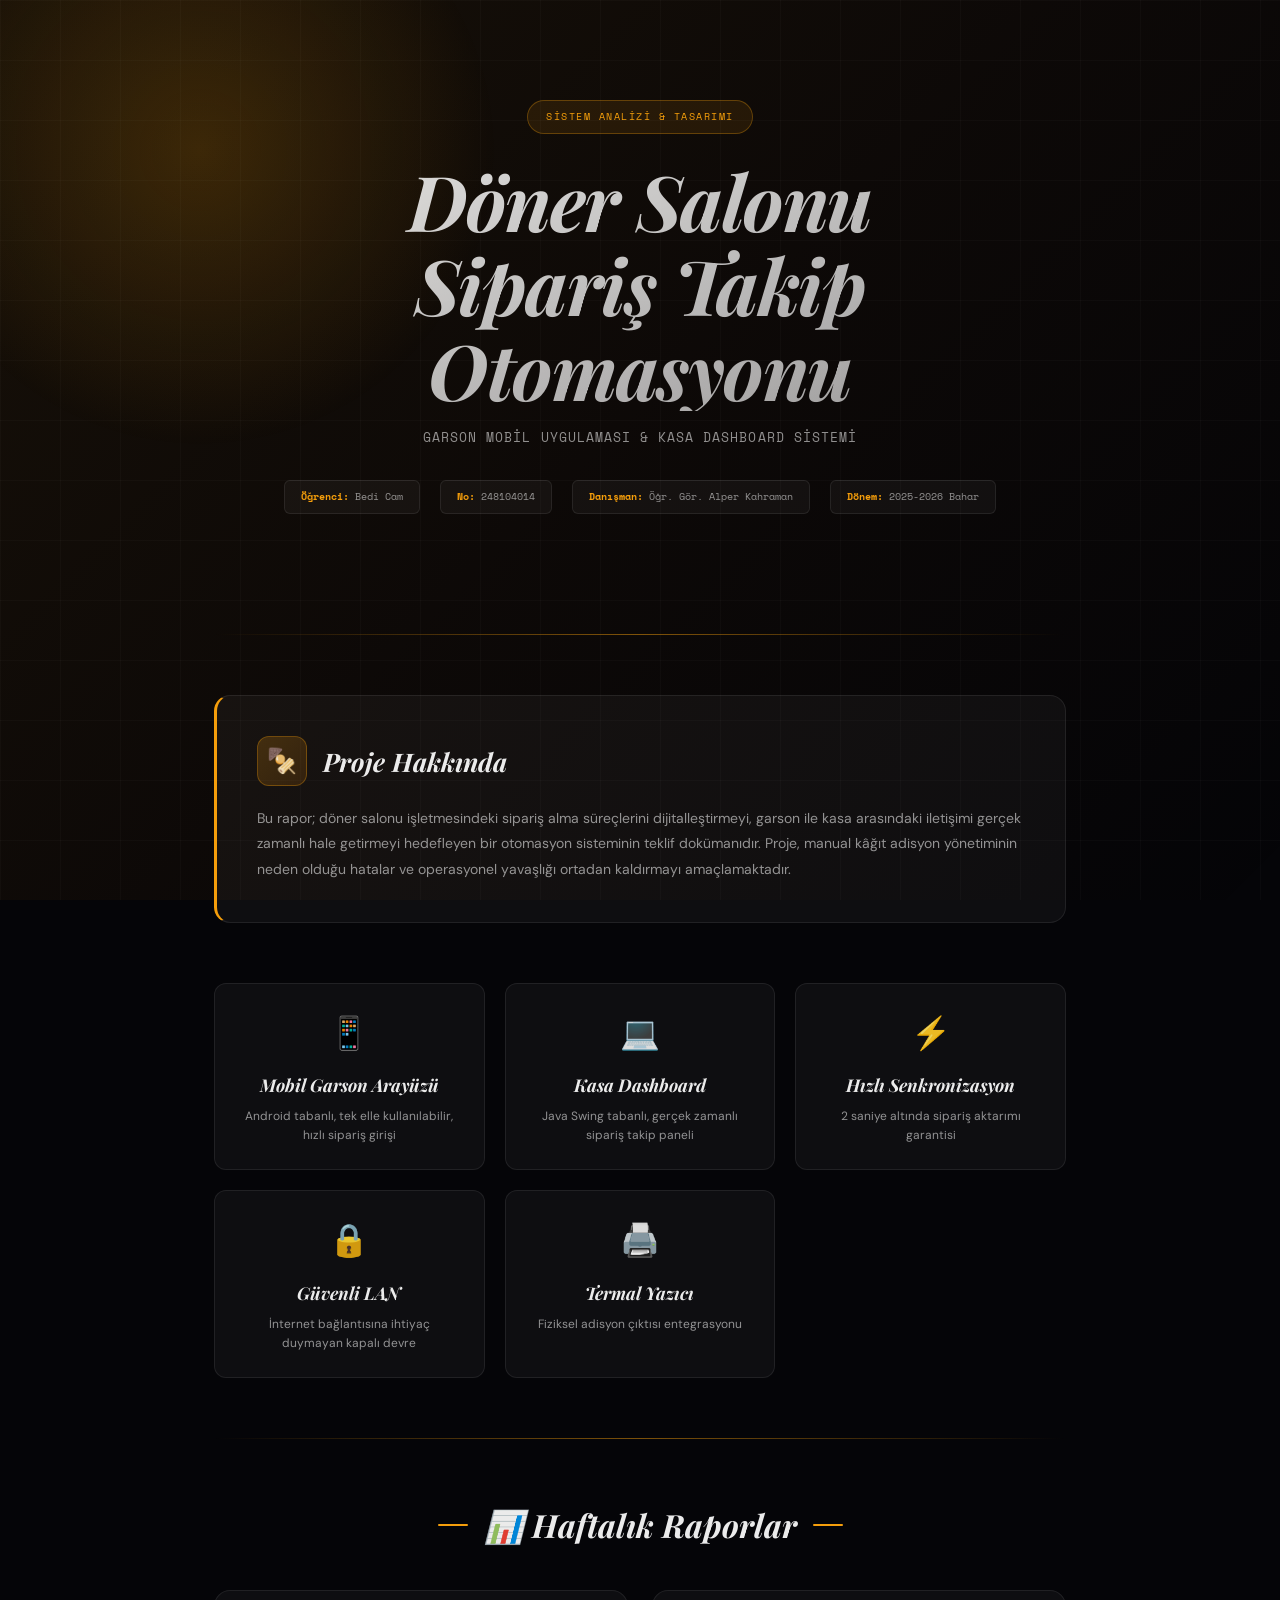
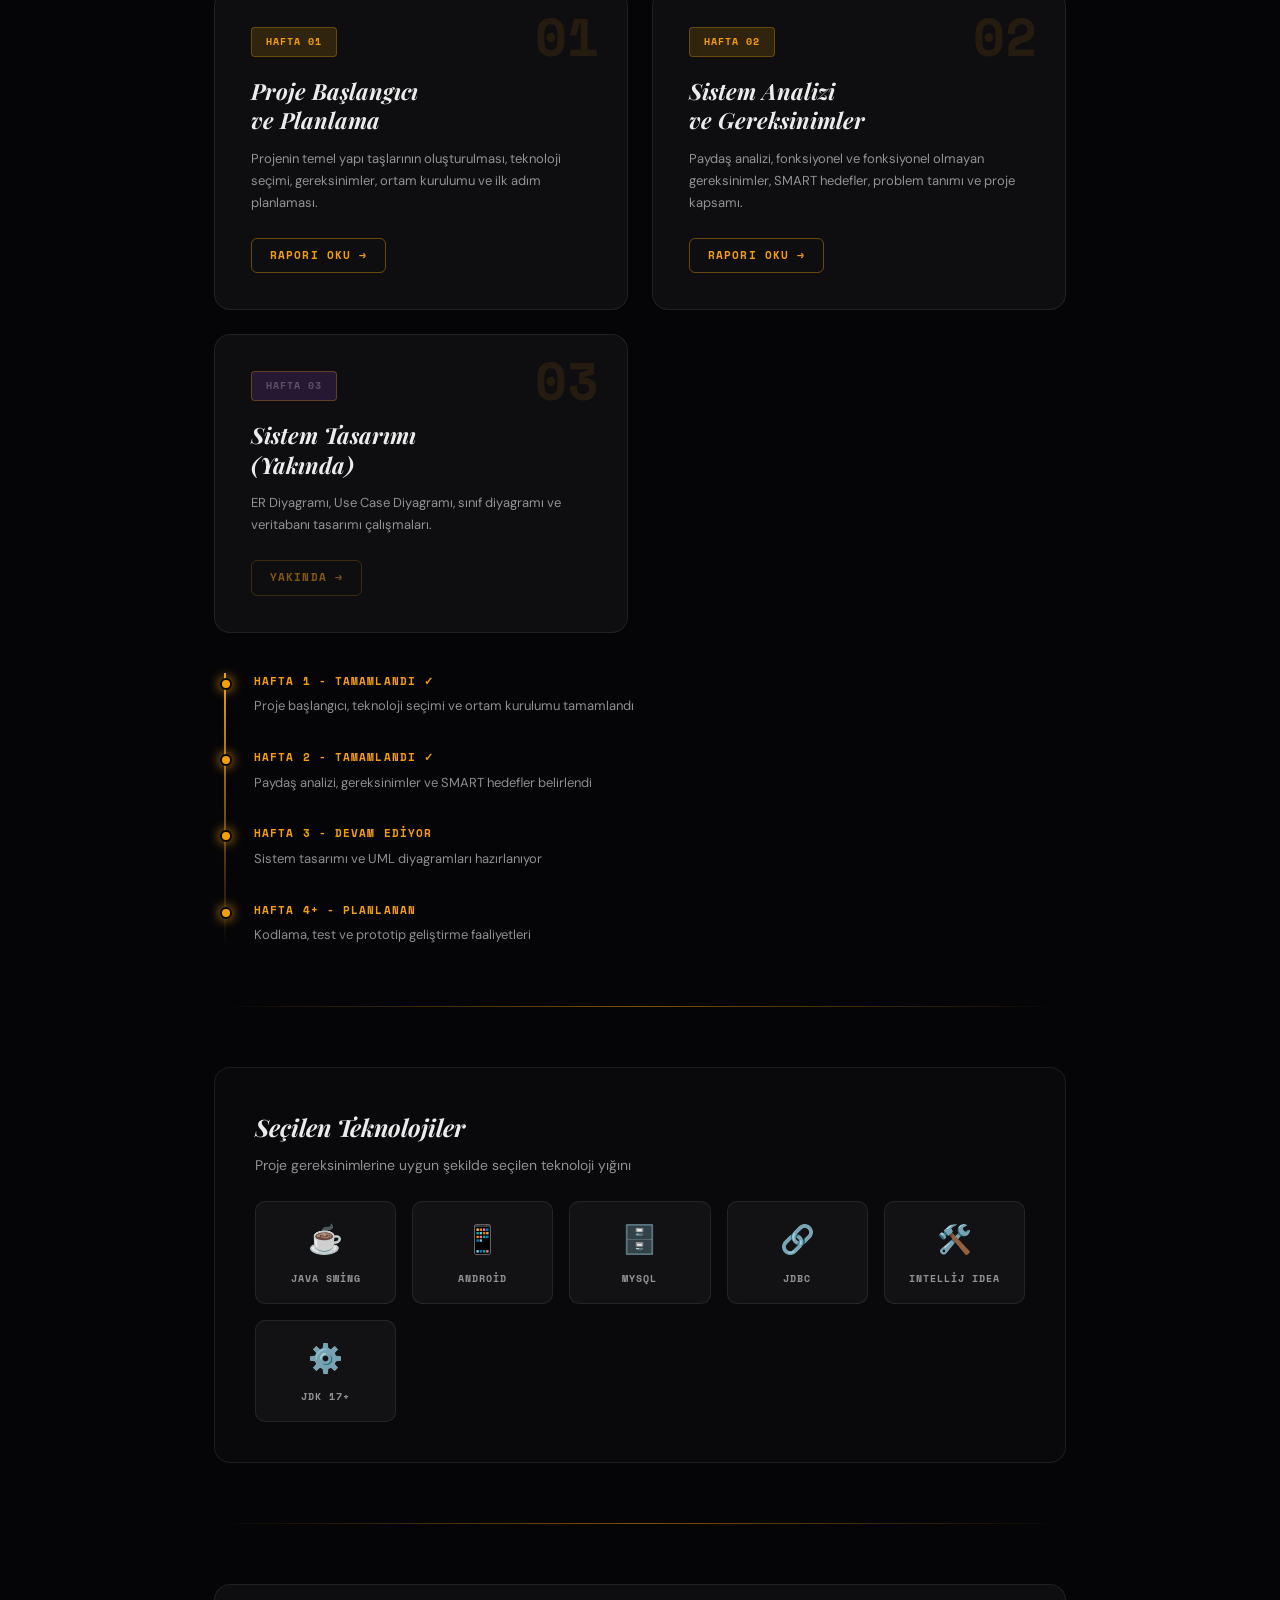
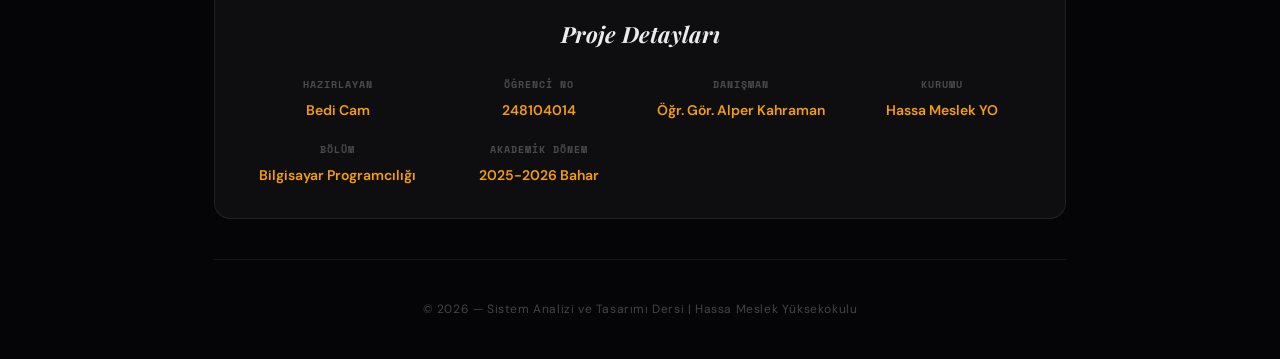
==== commit 9680d2be: "Add files via upload" ====
--- a/index.html
+++ b/index.html
@@ -3,344 +3,865 @@
 <head>
 <meta charset="UTF-8">
 <meta name="viewport" content="width=device-width, initial-scale=1.0">
-<title>Bedi Cam</title>
-<link href="https://fonts.googleapis.com/css2?family=Playfair+Display:ital,wght@0,400;0,700;1,400;1,700&family=DM+Sans:opsz,wght@9..40,200;9..40,300;9..40,400;9..40,500;9..40,600;9..40,700&family=JetBrains+Mono:wght@300;400;500&display=swap" rel="stylesheet">
+<title>Döner Salonu Sipariş Takip Otomasyonu | Proje Blogu</title>
+<link href="https://fonts.googleapis.com/css2?family=Playfair+Display:ital,wght@0,400;0,700;1,400;1,700&family=DM+Sans:ital,opsz,wght@0,9..40,200;0,9..40,300;0,9..40,400;0,9..40,500;0,9..40,600&family=Space+Mono:ital,wght@0,400;0,700;1,400&display=swap" rel="stylesheet">
 <style>
 :root{
-  --bg:#050508;--surface:rgba(255,255,255,0.042);--border:rgba(255,255,255,0.07);--border-h:rgba(255,255,255,0.15);
-  --text:rgba(255,255,255,0.92);--text-2:rgba(255,255,255,0.45);--text-3:rgba(255,255,255,0.2);
-  --amber:#f59e0b;--amber-d:#d97706;--amber-l:#fbbf24;--green:#22c55e;
-  --serif:'Playfair Display',Georgia,serif;--sans:'DM Sans',sans-serif;--mono:'JetBrains Mono',monospace;
-}
+  --bg: #050508;
+  --bg-card: #0f1419;
+  --border: rgba(255,255,255,0.08);
+  --accent: #f59e0b;
+  --accent-dark: #d97706;
+  --accent-light: #fbbf24;
+  --text: rgba(255,255,255,0.92);
+  --text-muted: rgba(255,255,255,0.55);
+  --text-dim: rgba(255,255,255,0.25);
+  --blue: #3b82f6;
+  --green: #10b981;
+  --serif: 'Playfair Display', Georgia, serif;
+  --sans: 'DM Sans', sans-serif;
+  --mono: 'Space Mono', monospace;
+}
+
 *,*::before,*::after{box-sizing:border-box;margin:0;padding:0}
-html{scroll-behavior:smooth}
-body{background:var(--bg);color:var(--text);font-family:var(--sans);overflow-x:hidden}
-::-webkit-scrollbar{width:3px}::-webkit-scrollbar-thumb{background:rgba(245,158,11,.4);border-radius:999px}
-::selection{background:rgba(245,158,11,.3);color:#fff}
-body::before{content:'';position:fixed;inset:0;z-index:0;pointer-events:none;
-  background-image:linear-gradient(rgba(255,255,255,.02) 1px,transparent 1px),linear-gradient(90deg,rgba(255,255,255,.02) 1px,transparent 1px);
-  background-size:72px 72px;mask-image:radial-gradient(ellipse 90% 90% at 50% 50%,black 40%,transparent 100%)}
-#orb-canvas{position:fixed;inset:0;z-index:0;pointer-events:none;opacity:.6}
-
-/* ── NAV ── */
-.nav{position:fixed;top:24px;left:50%;transform:translateX(-50%);z-index:200;
-  display:flex;align-items:center;justify-content:space-between;gap:8px;
-  width:min(980px,calc(100% - 48px));padding:0 8px 0 24px;height:54px;
-  background:rgba(5,5,8,.8);backdrop-filter:blur(32px) saturate(180%);-webkit-backdrop-filter:blur(32px) saturate(180%);
-  border:1px solid var(--border);border-radius:999px;
-  box-shadow:0 0 0 1px rgba(255,255,255,.025),0 24px 64px rgba(0,0,0,.7);
-  animation:navIn .8s cubic-bezier(.16,1,.3,1) both}
-@keyframes navIn{from{opacity:0;transform:translateX(-50%) translateY(-18px)}to{opacity:1;transform:translateX(-50%) translateY(0)}}
-.nav-logo{font-family:var(--serif);font-size:1.05rem;font-weight:700;color:var(--text);white-space:nowrap;text-decoration:none}
-.nav-logo em{font-style:italic;color:var(--amber)}
-.nav-links{display:flex;gap:2px}
-.nav-link{font-family:var(--mono);font-size:10px;letter-spacing:.08em;color:var(--text-3);
-  padding:7px 16px;border-radius:999px;text-decoration:none;transition:color .2s,background .2s}
-.nav-link:hover{color:var(--text-2);background:var(--surface)}
-.nav-pill{display:inline-flex;align-items:center;gap:7px;font-family:var(--mono);font-size:10px;
-  letter-spacing:.1em;text-transform:uppercase;color:var(--text);text-decoration:none;
-  background:rgba(245,158,11,.18);border:1px solid rgba(245,158,11,.3);
-  padding:8px 18px;border-radius:999px;transition:all .2s}
-.nav-pill:hover{background:rgba(245,158,11,.28);border-color:rgba(245,158,11,.5)}
-.nav-dot{width:6px;height:6px;border-radius:50%;background:var(--green);box-shadow:0 0 8px var(--green);animation:blink 2.5s ease-in-out infinite}
-@keyframes blink{0%,100%{opacity:1}50%{opacity:.3}}
-@keyframes fadeUp{from{opacity:0;transform:translateY(20px)}to{opacity:1;transform:translateY(0)}}
-@keyframes lineIn{from{transform:translateY(110%)}to{transform:translateY(0)}}
-
-/* ── HERO ── */
-.hero{position:relative;z-index:1;min-height:100vh;display:grid;grid-template-columns:1fr 340px;
-  align-items:center;gap:40px;max-width:1060px;margin:0 auto;padding:100px 48px 80px}
-
-.hero-left{}
-.hero-tag{display:inline-flex;align-items:center;gap:8px;font-family:var(--mono);font-size:10px;
-  letter-spacing:.16em;text-transform:uppercase;color:rgba(245,158,11,.9);
-  background:rgba(245,158,11,.08);border:1px solid rgba(245,158,11,.2);
-  padding:7px 18px;border-radius:999px;margin-bottom:36px;
-  animation:fadeUp .8s .2s cubic-bezier(.16,1,.3,1) both}
-.hero-tag::before{content:'';width:6px;height:6px;border-radius:50%;background:var(--amber);box-shadow:0 0 8px var(--amber)}
-
-.hero-title{font-family:var(--serif);font-size:clamp(3rem,7vw,7.5rem);
-  font-weight:400;line-height:1.0;letter-spacing:-.025em;margin-bottom:28px}
-.ht-line{display:block;overflow:hidden}
-.ht-inner{display:block;animation:lineIn .9s cubic-bezier(.16,1,.3,1) both}
-.ht-line:nth-child(1) .ht-inner{animation-delay:.25s}
-.ht-line:nth-child(2) .ht-inner{animation-delay:.4s}
-.ht-line:nth-child(3) .ht-inner{animation-delay:.55s}
-.ht-plain{color:rgba(255,255,255,.88)}
-.ht-italic{font-style:italic;color:var(--amber)}
-.ht-dim{-webkit-text-stroke:.5px rgba(255,255,255,.18);color:transparent}
-
-.hero-desc{font-size:15px;font-weight:300;color:var(--text-2);max-width:460px;line-height:1.85;
-  margin-bottom:44px;animation:fadeUp .8s .7s cubic-bezier(.16,1,.3,1) both}
-
-.hero-ctas{display:flex;gap:12px;flex-wrap:wrap;animation:fadeUp .8s .85s cubic-bezier(.16,1,.3,1) both}
-.btn-primary{display:inline-flex;align-items:center;gap:8px;font-family:var(--mono);font-size:11px;
-  font-weight:500;letter-spacing:.08em;text-transform:uppercase;text-decoration:none;
-  background:var(--amber);color:#000;padding:13px 26px;border-radius:10px;
-  transition:all .25s cubic-bezier(.34,1.56,.64,1)}
-.btn-primary:hover{background:var(--amber-l);transform:translateY(-2px);box-shadow:0 8px 28px rgba(245,158,11,.3)}
-.btn-ghost{display:inline-flex;align-items:center;gap:8px;font-family:var(--mono);font-size:11px;
-  letter-spacing:.08em;text-transform:uppercase;text-decoration:none;
-  color:var(--text-2);border:1px solid var(--border);padding:13px 26px;border-radius:10px;
-  transition:all .2s}
-.btn-ghost:hover{border-color:var(--border-h);color:var(--text);background:var(--surface)}
-
-/* Floating side cards */
-.hero-right{display:flex;flex-direction:column;gap:11px;animation:fadeUp .8s 1s cubic-bezier(.16,1,.3,1) both}
-.hc{display:flex;align-items:center;gap:12px;padding:14px 18px;border-radius:16px;
-  background:var(--surface);backdrop-filter:blur(16px);-webkit-backdrop-filter:blur(16px);
-  border:1px solid var(--border);cursor:default;transition:border-color .25s,transform .25s}
-.hc:hover{border-color:rgba(245,158,11,.3);transform:translateX(-5px)}
-.hc-icon{font-size:22px;flex-shrink:0}
-.hc-info strong{display:block;font-size:13px;color:var(--text);margin-bottom:2px}
-.hc-info span{font-size:11px;color:var(--text-3);font-family:var(--mono);letter-spacing:.04em}
-
-/* ── DIVIDER ── */
-.sdiv{position:relative;z-index:1;max-width:1060px;margin:0 auto 48px;padding:0 48px;
-  display:flex;align-items:center;gap:20px}
-.sdiv-line{flex:1;height:1px;background:var(--border)}
-.sdiv-lbl{font-family:var(--mono);font-size:9px;letter-spacing:.22em;text-transform:uppercase;color:var(--text-3);white-space:nowrap}
-
-/* ── GRID ── */
-.section{position:relative;z-index:1;max-width:1060px;margin:0 auto;padding:0 48px 80px}
-.grid-3{display:grid;grid-template-columns:repeat(3,1fr);gap:13px}
-.grid-4{display:grid;grid-template-columns:repeat(4,1fr);gap:13px}
-.grid-2{display:grid;grid-template-columns:repeat(2,1fr);gap:13px}
-
-.card{border-radius:20px;padding:28px 26px;background:var(--surface);
-  backdrop-filter:blur(20px);-webkit-backdrop-filter:blur(20px);
-  border:1px solid var(--border);
-  opacity:0;transform:translateY(20px);
-  transition:opacity .6s ease,transform .6s ease,border-color .25s,background .25s}
-.card.visible{opacity:1;transform:translateY(0)}
-.card:hover{background:rgba(255,255,255,.07);border-color:var(--border-h)}
-.card:nth-child(2){transition-delay:.07s}.card:nth-child(3){transition-delay:.14s}
-.card:nth-child(4){transition-delay:.21s}.card:nth-child(5){transition-delay:.28s}.card:nth-child(6){transition-delay:.35s}
-
-.card.span2{grid-column:span 2}
-.card.featured{background:rgba(245,158,11,.07);border-color:rgba(245,158,11,.18)}
-.card.featured:hover{background:rgba(245,158,11,.11);border-color:rgba(245,158,11,.28)}
-
-.card-emoji{font-size:26px;margin-bottom:14px;display:block}
-.card-tag{font-family:var(--mono);font-size:9px;letter-spacing:.15em;text-transform:uppercase;
-  color:var(--amber);margin-bottom:10px;display:block}
-.card h3{font-family:var(--serif);font-style:italic;font-size:1.15rem;font-weight:400;
-  color:var(--text);margin-bottom:10px;line-height:1.3}
-.card p{font-size:13px;font-weight:300;color:var(--text-2);line-height:1.8}
-.fact{display:flex;align-items:center;gap:8px;margin-top:14px;padding:9px 13px;
-  border-radius:10px;background:rgba(245,158,11,.08);border:1px solid rgba(245,158,11,.15)}
-.fact span{font-family:var(--mono);font-size:11px;color:rgba(245,158,11,.8);line-height:1.4}
-
-/* ── FOOTER ── */
-.footer{position:relative;z-index:1;max-width:1060px;margin:0 auto;padding:0 48px 60px}
-.fi{border-radius:24px;padding:36px 48px;background:var(--surface);
-  backdrop-filter:blur(30px);-webkit-backdrop-filter:blur(30px);border:1px solid var(--border);
-  display:flex;justify-content:space-between;align-items:center;flex-wrap:wrap;gap:16px}
-.fi-left{font-family:var(--serif);font-style:italic;font-size:1.4rem;color:rgba(255,255,255,.3)}
-.fi-right{display:flex;align-items:center;gap:10px}
-.fi-dot{width:6px;height:6px;border-radius:50%;background:var(--green);box-shadow:0 0 8px var(--green);animation:blink 2.5s ease-in-out infinite}
-.fi-copy{font-family:var(--mono);font-size:10px;letter-spacing:.08em;color:var(--text-3)}
-
-@media(max-width:900px){
-  .hero{grid-template-columns:1fr;padding:110px 24px 60px}
-  .hero-right{display:none}
-  .section,.footer{padding-left:24px;padding-right:24px}
-  .sdiv{padding:0 24px}
-  .grid-3,.grid-4,.grid-2{grid-template-columns:1fr}
-  .card.span2{grid-column:span 1}
-  .nav-links{display:none}
-  .fi{padding:28px 24px;flex-direction:column;align-items:flex-start}
+html{scroll-behavior:smooth;-webkit-font-smoothing:antialiased}
+body{
+  background: var(--bg);
+  color: var(--text);
+  font-family: var(--sans);
+  line-height: 1.6;
+  overflow-x: hidden;
+  min-height: 100vh;
+}
+
+/* Animated background */
+body::before {
+  content: '';
+  position: fixed;
+  inset: 0;
+  background: linear-gradient(
+    135deg,
+    rgba(245, 158, 11, 0.08) 0%,
+    rgba(217, 119, 6, 0.04) 50%,
+    rgba(5, 5, 8, 0) 100%
+  );
+  pointer-events: none;
+  z-index: 0;
+}
+
+body::after {
+  content: '';
+  position: fixed;
+  inset: 0;
+  background-image:
+    linear-gradient(rgba(255,255,255,0.025) 1px, transparent 1px),
+    linear-gradient(90deg, rgba(255,255,255,0.025) 1px, transparent 1px);
+  background-size: 60px 60px;
+  pointer-events: none;
+  z-index: 0;
+}
+
+.container {
+  max-width: 900px;
+  margin: 0 auto;
+  padding: 0 24px;
+  position: relative;
+  z-index: 1;
+}
+
+/* Header */
+header {
+  padding: 100px 0 60px;
+  text-align: center;
+  position: relative;
+  overflow: hidden;
+}
+
+header::before {
+  content: '';
+  position: absolute;
+  top: -150px;
+  left: -100px;
+  width: 600px;
+  height: 600px;
+  background: radial-gradient(ellipse, rgba(245, 158, 11, 0.18) 0%, transparent 70%);
+  pointer-events: none;
+  z-index: 0;
+}
+
+.project-label {
+  display: inline-flex;
+  align-items: center;
+  gap: 8px;
+  font-family: var(--mono);
+  font-size: 10px;
+  letter-spacing: 0.15em;
+  text-transform: uppercase;
+  color: var(--accent);
+  background: rgba(245, 158, 11, 0.1);
+  padding: 8px 18px;
+  border: 1px solid rgba(245, 158, 11, 0.3);
+  border-radius: 50px;
+  margin-bottom: 24px;
+  animation: slideDown 0.6s cubic-bezier(0.16, 1, 0.3, 1);
+}
+
+.project-label::before {
+  width: 5px;
+  height: 5px;
+  border-radius: 50%;
+  background: var(--green);
+  box-shadow: 0 0 8px var(--green);
+}
+
+@keyframes slideDown {
+  from {
+    opacity: 0;
+    transform: translateY(-20px);
+  }
+  to {
+    opacity: 1;
+    transform: translateY(0);
+  }
+}
+
+h1 {
+  font-family: var(--serif);
+  font-size: clamp(2.4rem, 7vw, 4.8rem);
+  font-style: italic;
+  font-weight: 700;
+  line-height: 1.1;
+  letter-spacing: -0.02em;
+  margin-bottom: 16px;
+  animation: slideDown 0.6s cubic-bezier(0.16, 1, 0.3, 1) 0.1s both;
+  background: linear-gradient(160deg, var(--text) 0%, var(--text-muted) 100%);
+  -webkit-background-clip: text;
+  -webkit-text-fill-color: transparent;
+  background-clip: text;
+}
+
+h1 span {
+  color: var(--accent);
+}
+
+.subtitle {
+  font-family: var(--mono);
+  font-size: 13px;
+  letter-spacing: 0.08em;
+  color: var(--text-muted);
+  margin-bottom: 32px;
+  animation: slideDown 0.6s cubic-bezier(0.16, 1, 0.3, 1) 0.2s both;
+  text-transform: uppercase;
+}
+
+.header-details {
+  display: flex;
+  justify-content: center;
+  gap: 20px;
+  flex-wrap: wrap;
+  animation: slideDown 0.6s cubic-bezier(0.16, 1, 0.3, 1) 0.3s both;
+}
+
+.detail-item {
+  font-family: var(--mono);
+  font-size: 10px;
+  padding: 8px 16px;
+  background: rgba(255, 255, 255, 0.04);
+  border: 1px solid var(--border);
+  border-radius: 6px;
+  color: var(--text-muted);
+}
+
+.detail-item strong {
+  color: var(--accent);
+  font-weight: 600;
+}
+
+/* Divider */
+.divider {
+  height: 1px;
+  background: linear-gradient(90deg, transparent, var(--accent), transparent);
+  margin: 60px 0;
+  opacity: 0.5;
+}
+
+/* Project Intro Section */
+.intro-section {
+  background: rgba(255, 255, 255, 0.04);
+  border: 1px solid var(--border);
+  border-left: 3px solid var(--accent);
+  border-radius: 16px;
+  padding: 40px;
+  margin-bottom: 60px;
+  position: relative;
+  overflow: hidden;
+  animation: fadeUp 0.8s ease-out 0.4s both;
+}
+
+.intro-section::before {
+  content: '';
+  position: absolute;
+  inset: 0;
+  background: linear-gradient(135deg, rgba(245, 158, 11, 0.08) 0%, transparent 60%);
+  opacity: 0;
+  transition: opacity 0.3s;
+}
+
+.intro-section:hover {
+  border-left-color: var(--accent-light);
+  background: rgba(245, 158, 11, 0.06);
+}
+
+.intro-section:hover::before {
+  opacity: 1;
+}
+
+.intro-header {
+  display: flex;
+  align-items: center;
+  gap: 16px;
+  margin-bottom: 20px;
+}
+
+.intro-icon {
+  width: 50px;
+  height: 50px;
+  border-radius: 12px;
+  background: linear-gradient(135deg, rgba(245, 158, 11, 0.2), rgba(217, 119, 6, 0.15));
+  border: 1px solid rgba(245, 158, 11, 0.3);
+  display: flex;
+  align-items: center;
+  justify-content: center;
+  font-size: 24px;
+  flex-shrink: 0;
+}
+
+.intro-header h2 {
+  font-family: var(--serif);
+  font-size: 1.6rem;
+  font-style: italic;
+  margin: 0;
+}
+
+.intro-section p {
+  font-size: 14px;
+  color: var(--text-muted);
+  line-height: 1.8;
+  margin: 0;
+  position: relative;
+  z-index: 1;
+}
+
+/* Features Grid */
+.features-grid {
+  display: grid;
+  grid-template-columns: repeat(auto-fit, minmax(240px, 1fr));
+  gap: 20px;
+  margin: 40px 0;
+}
+
+.feature-card {
+  background: rgba(255, 255, 255, 0.04);
+  border: 1px solid var(--border);
+  border-radius: 12px;
+  padding: 24px;
+  text-align: center;
+  transition: all 0.35s cubic-bezier(0.16, 1, 0.3, 1);
+  animation: fadeUp 0.6s ease-out both;
+}
+
+.features-grid .feature-card:nth-child(1) { animation-delay: 0.05s; }
+.features-grid .feature-card:nth-child(2) { animation-delay: 0.1s; }
+.features-grid .feature-card:nth-child(3) { animation-delay: 0.15s; }
+.features-grid .feature-card:nth-child(4) { animation-delay: 0.2s; }
+.features-grid .feature-card:nth-child(5) { animation-delay: 0.25s; }
+
+.feature-card:hover {
+  border-color: var(--accent);
+  background: rgba(245, 158, 11, 0.08);
+  transform: translateY(-8px);
+  box-shadow: 0 20px 40px rgba(0, 0, 0, 0.4);
+}
+
+.feature-icon {
+  font-size: 32px;
+  margin-bottom: 12px;
+}
+
+.feature-card h3 {
+  font-family: var(--serif);
+  font-size: 1.1rem;
+  font-style: italic;
+  margin-bottom: 8px;
+}
+
+.feature-card p {
+  font-size: 12px;
+  color: var(--text-muted);
+  line-height: 1.6;
+  margin: 0;
+}
+
+/* Reports Section */
+section {
+  margin-bottom: 60px;
+}
+
+.section-title {
+  font-family: var(--serif);
+  font-size: 2rem;
+  font-style: italic;
+  font-weight: 700;
+  margin-bottom: 40px;
+  text-align: center;
+  position: relative;
+  display: flex;
+  align-items: center;
+  gap: 16px;
+  justify-content: center;
+}
+
+.section-title::before {
+  content: '';
+  width: 30px;
+  height: 2px;
+  background: var(--accent);
+  border-radius: 1px;
+}
+
+.section-title::after {
+  content: '';
+  width: 30px;
+  height: 2px;
+  background: var(--accent);
+  border-radius: 1px;
+}
+
+/* Reports Grid */
+.reports-grid {
+  display: grid;
+  grid-template-columns: repeat(auto-fit, minmax(300px, 1fr));
+  gap: 24px;
+  margin-bottom: 40px;
+  counter-reset: report-counter;
+}
+
+.report-card {
+  background: rgba(255, 255, 255, 0.04);
+  border: 1px solid var(--border);
+  border-radius: 16px;
+  padding: 36px;
+  position: relative;
+  overflow: hidden;
+  transition: all 0.35s cubic-bezier(0.16, 1, 0.3, 1);
+  text-decoration: none;
+  display: block;
+  color: inherit;
+  animation: fadeUp 0.6s ease-out both;
+}
+
+.reports-grid .report-card:nth-child(1) { animation-delay: 0.05s; }
+.reports-grid .report-card:nth-child(2) { animation-delay: 0.1s; }
+.reports-grid .report-card:nth-child(3) { animation-delay: 0.15s; }
+
+.report-card::before {
+  content: counter(report-counter, decimal-leading-zero);
+  counter-increment: report-counter;
+  position: absolute;
+  top: 20px;
+  right: 28px;
+  font-family: var(--mono);
+  font-size: 52px;
+  font-weight: 700;
+  color: rgba(245, 158, 11, 0.1);
+  line-height: 1;
+  pointer-events: none;
+}
+
+.report-card::after {
+  content: '';
+  position: absolute;
+  inset: 0;
+  background: linear-gradient(135deg, rgba(245, 158, 11, 0.1) 0%, transparent 60%);
+  opacity: 0;
+  transition: opacity 0.3s;
+}
+
+.report-card:hover {
+  border-color: var(--accent);
+  background: rgba(245, 158, 11, 0.08);
+  transform: translateY(-8px);
+  box-shadow: 0 20px 50px rgba(245, 158, 11, 0.15);
+}
+
+.report-card:hover::after {
+  opacity: 1;
+}
+
+.report-header {
+  display: flex;
+  align-items: center;
+  gap: 12px;
+  margin-bottom: 20px;
+  position: relative;
+  z-index: 1;
+}
+
+.report-week {
+  font-family: var(--mono);
+  font-size: 10px;
+  letter-spacing: 0.1em;
+  text-transform: uppercase;
+  color: var(--accent);
+  background: rgba(245, 158, 11, 0.15);
+  padding: 6px 14px;
+  border: 1px solid rgba(245, 158, 11, 0.3);
+  border-radius: 4px;
+  font-weight: 600;
+  flex-shrink: 0;
+}
+
+.report-card h3 {
+  font-family: var(--serif);
+  font-size: 1.4rem;
+  font-style: italic;
+  font-weight: 700;
+  margin-bottom: 12px;
+  position: relative;
+  z-index: 1;
+  line-height: 1.3;
+}
+
+.report-card p {
+  font-size: 13px;
+  color: var(--text-muted);
+  line-height: 1.7;
+  margin-bottom: 24px;
+  position: relative;
+  z-index: 1;
+}
+
+.read-more {
+  display: inline-flex;
+  align-items: center;
+  gap: 8px;
+  font-family: var(--mono);
+  font-size: 11px;
+  font-weight: 700;
+  letter-spacing: 0.1em;
+  text-transform: uppercase;
+  color: var(--accent);
+  border: 1px solid rgba(245, 158, 11, 0.4);
+  padding: 8px 18px;
+  border-radius: 6px;
+  position: relative;
+  z-index: 1;
+  transition: all 0.2s;
+}
+
+.read-more::after {
+  content: '→';
+  transition: transform 0.2s;
+}
+
+.report-card:hover .read-more {
+  background: var(--accent);
+  color: #000;
+  border-color: var(--accent);
+}
+
+.report-card:hover .read-more::after {
+  transform: translateX(4px);
+}
+
+/* Timeline */
+.timeline-container {
+  position: relative;
+  padding-left: 40px;
+  margin: 40px 0;
+}
+
+.timeline-container::before {
+  content: '';
+  position: absolute;
+  left: 10px;
+  top: 0;
+  bottom: 0;
+  width: 2px;
+  background: linear-gradient(180deg, var(--accent), transparent);
+}
+
+.timeline-item {
+  margin-bottom: 32px;
+  position: relative;
+}
+
+.timeline-item::before {
+  content: '';
+  position: absolute;
+  left: -34px;
+  top: 5px;
+  width: 12px;
+  height: 12px;
+  border-radius: 50%;
+  background: var(--accent);
+  border: 2px solid var(--bg);
+  box-shadow: 0 0 12px var(--accent);
+}
+
+.timeline-item h4 {
+  font-family: var(--mono);
+  font-size: 11px;
+  letter-spacing: 0.1em;
+  text-transform: uppercase;
+  color: var(--accent);
+  margin-bottom: 6px;
+  font-weight: 600;
+}
+
+.timeline-item p {
+  font-size: 13px;
+  color: var(--text-muted);
+  line-height: 1.6;
+  margin: 0;
+}
+
+/* Tech Stack */
+.tech-section {
+  background: rgba(255, 255, 255, 0.02);
+  border: 1px solid var(--border);
+  border-radius: 16px;
+  padding: 40px;
+  margin: 40px 0;
+}
+
+.tech-grid {
+  display: grid;
+  grid-template-columns: repeat(auto-fit, minmax(140px, 1fr));
+  gap: 16px;
+  margin-top: 24px;
+}
+
+.tech-item {
+  background: rgba(255, 255, 255, 0.04);
+  border: 1px solid var(--border);
+  padding: 16px;
+  border-radius: 10px;
+  text-align: center;
+  transition: all 0.3s;
+  cursor: pointer;
+}
+
+.tech-item:hover {
+  border-color: var(--accent);
+  background: rgba(245, 158, 11, 0.08);
+  transform: translateY(-4px);
+}
+
+.tech-item .icon {
+  font-size: 28px;
+  margin-bottom: 8px;
+}
+
+.tech-item h4 {
+  font-family: var(--mono);
+  font-size: 10px;
+  letter-spacing: 0.1em;
+  text-transform: uppercase;
+  color: var(--text-muted);
+  margin: 0;
+  font-weight: 600;
+}
+
+/* Student Info */
+.student-info {
+  background: rgba(255, 255, 255, 0.04);
+  border: 1px solid var(--border);
+  border-radius: 16px;
+  padding: 32px;
+  margin: 40px 0;
+  text-align: center;
+  animation: fadeUp 0.8s ease-out 0.5s both;
+}
+
+.student-info h2 {
+  font-family: var(--serif);
+  font-size: 1.4rem;
+  font-style: italic;
+  margin-bottom: 16px;
+}
+
+.info-grid {
+  display: grid;
+  grid-template-columns: repeat(auto-fit, minmax(180px, 1fr));
+  gap: 20px;
+  margin-top: 24px;
+}
+
+.info-item h4 {
+  font-family: var(--mono);
+  font-size: 10px;
+  letter-spacing: 0.1em;
+  text-transform: uppercase;
+  color: var(--text-dim);
+  margin-bottom: 6px;
+}
+
+.info-item p {
+  font-size: 14px;
+  color: var(--accent);
+  font-weight: 600;
+  margin: 0;
+}
+
+/* Footer */
+footer {
+  border-top: 1px solid var(--border);
+  padding: 40px 0;
+  text-align: center;
+  font-size: 12px;
+  color: var(--text-dim);
+  letter-spacing: 0.05em;
+}
+
+@keyframes fadeUp {
+  from {
+    opacity: 0;
+    transform: translateY(20px);
+  }
+  to {
+    opacity: 1;
+    transform: translateY(0);
+  }
+}
+
+/* Responsive */
+@media (max-width: 768px) {
+  header {
+    padding: 80px 0 50px;
+  }
+
+  h1 {
+    font-size: clamp(1.8rem, 5vw, 2.8rem);
+  }
+
+  .intro-section {
+    padding: 28px 24px;
+  }
+
+  .reports-grid {
+    grid-template-columns: 1fr;
+  }
+
+  .feature-card {
+    text-align: left;
+  }
+
+  .section-title::before,
+  .section-title::after {
+    display: none;
+  }
+
+  .tech-grid {
+    grid-template-columns: repeat(2, 1fr);
+  }
+
+  .info-grid {
+    grid-template-columns: 1fr;
+  }
 }
 </style>
 </head>
 <body>
 
-<canvas id="orb-canvas"></canvas>
-
-<!-- NAV -->
-<nav class="nav">
-  <a class="nav-logo" href="index.html">Bedi <em>Cam</em></a>
-  <div class="nav-links">
-    <a href="blog.html"  class="nav-link">Blog</a>
-    <a href="proje.html" class="nav-link">Proje</a>
-    <a href="rapor.html" class="nav-link">Rapor</a>
-  </div>
-  <a href="rapor.html" class="nav-pill"><div class="nav-dot"></div>Rapor</a>
-</nav>
-
-<!-- HERO -->
-<section class="hero">
-  <div class="hero-left">
-    <div class="hero-tag">Teknoloji · Oyunlar · Yazılım · Yapay Zeka</div>
-    <h1 class="hero-title">
-      <span class="ht-line"><span class="ht-inner ht-plain">Dijital</span></span>
-      <span class="ht-line"><span class="ht-inner ht-italic">Dünyanın</span></span>
-      <span class="ht-line"><span class="ht-inner ht-dim">İçinden</span></span>
-    </h1>
-    <p class="hero-desc">Teknoloji, yapay zeka, oyunlar ve yazılım hakkında merak ettiğin her şey. Güncel bilgiler, ilginç gerçekler ve daha fazlası.</p>
-    <div class="hero-ctas">
-      <a href="#kesfet" class="btn-primary">Keşfet →</a>
-      <a href="rapor.html" class="btn-ghost">Proje Raporu</a>
-    </div>
-  </div>
-  <div class="hero-right">
-    <div class="hc"><span class="hc-icon">🤖</span><div class="hc-info"><strong>Yapay Zeka</strong><span>GPT · Gemini · Claude</span></div></div>
-    <div class="hc"><span class="hc-icon">🎮</span><div class="hc-info"><strong>Oyun Dünyası</strong><span>PC & Konsol & Mobil</span></div></div>
-    <div class="hc"><span class="hc-icon">💻</span><div class="hc-info"><strong>Yazılım</strong><span>Java · Python · SQL</span></div></div>
-    <div class="hc"><span class="hc-icon">⚡</span><div class="hc-info"><strong>Teknoloji</strong><span>Donanım & Trendler</span></div></div>
+<header>
+  <div class="project-label">Sistem Analizi & Tasarımı</div>
+  <h1>Döner Salonu<br><span>Sipariş Takip</span><br>Otomasyonu</h1>
+  <p class="subtitle">Garson Mobil Uygulaması & Kasa Dashboard Sistemi</p>
+  <div class="header-details">
+    <div class="detail-item"><strong>Öğrenci:</strong> Bedi Cam</div>
+    <div class="detail-item"><strong>No:</strong> 248104014</div>
+    <div class="detail-item"><strong>Danışman:</strong> Öğr. Gör. Alper Kahraman</div>
+    <div class="detail-item"><strong>Dönem:</strong> 2025-2026 Bahar</div>
+  </div>
+</header>
+
+<div class="container">
+
+<div class="divider"></div>
+
+<!-- Project Intro -->
+<div class="intro-section">
+  <div class="intro-header">
+    <div class="intro-icon">🍢</div>
+    <h2>Proje Hakkında</h2>
+  </div>
+  <p>
+    Bu rapor; döner salonu işletmesindeki sipariş alma süreçlerini dijitalleştirmeyi, garson ile kasa arasındaki iletişimi gerçek zamanlı hale getirmeyi hedefleyen bir otomasyon sisteminin teklif dokümanıdır. Proje, manual kâğıt adisyon yönetiminin neden olduğu hatalar ve operasyonel yavaşlığı ortadan kaldırmayı amaçlamaktadır.
+  </p>
+</div>
+
+<!-- Key Features -->
+<div class="features-grid">
+  <div class="feature-card">
+    <div class="feature-icon">📱</div>
+    <h3>Mobil Garson Arayüzü</h3>
+    <p>Android tabanlı, tek elle kullanılabilir, hızlı sipariş girişi</p>
+  </div>
+  <div class="feature-card">
+    <div class="feature-icon">💻</div>
+    <h3>Kasa Dashboard</h3>
+    <p>Java Swing tabanlı, gerçek zamanlı sipariş takip paneli</p>
+  </div>
+  <div class="feature-card">
+    <div class="feature-icon">⚡</div>
+    <h3>Hızlı Senkronizasyon</h3>
+    <p>2 saniye altında sipariş aktarımı garantisi</p>
+  </div>
+  <div class="feature-card">
+    <div class="feature-icon">🔒</div>
+    <h3>Güvenli LAN</h3>
+    <p>İnternet bağlantısına ihtiyaç duymayan kapalı devre</p>
+  </div>
+  <div class="feature-card">
+    <div class="feature-icon">🖨️</div>
+    <h3>Termal Yazıcı</h3>
+    <p>Fiziksel adisyon çıktısı entegrasyonu</p>
+  </div>
+</div>
+
+<div class="divider"></div>
+
+<!-- Project Details -->
+<section>
+  <h2 class="section-title">📊 Haftalık Raporlar</h2>
+
+  <div class="reports-grid">
+    <!-- Week 1 -->
+    <a href="hafta-1-v2.html" class="report-card">
+      <div class="report-header">
+        <div class="report-week">Hafta 01</div>
+      </div>
+      <h3>Proje Başlangıcı<br>ve Planlama</h3>
+      <p>Projenin temel yapı taşlarının oluşturulması, teknoloji seçimi, gereksinimler, ortam kurulumu ve ilk adım planlaması.</p>
+      <span class="read-more">Raporı Oku</span>
+    </a>
+
+    <!-- Week 2 -->
+    <a href="hafta-2-v2.html" class="report-card">
+      <div class="report-header">
+        <div class="report-week">Hafta 02</div>
+      </div>
+      <h3>Sistem Analizi<br>ve Gereksinimler</h3>
+      <p>Paydaş analizi, fonksiyonel ve fonksiyonel olmayan gereksinimler, SMART hedefler, problem tanımı ve proje kapsamı.</p>
+      <span class="read-more">Raporı Oku</span>
+    </a>
+
+    <!-- Week 3 Placeholder -->
+    <div class="report-card" style="opacity: 0.6; pointer-events: none; cursor: default;">
+      <div class="report-header">
+        <div class="report-week" style="background: rgba(168, 85, 247, 0.15); color: var(--text-dim);">Hafta 03</div>
+      </div>
+      <h3>Sistem Tasarımı<br>(Yakında)</h3>
+      <p>ER Diyagramı, Use Case Diyagramı, sınıf diyagramı ve veritabanı tasarımı çalışmaları.</p>
+      <span class="read-more" style="opacity: 0.5;">Yakında</span>
+    </div>
+  </div>
+
+  <!-- Timeline -->
+  <div class="timeline-container">
+    <div class="timeline-item">
+      <h4>Hafta 1 - Tamamlandı ✓</h4>
+      <p>Proje başlangıcı, teknoloji seçimi ve ortam kurulumu tamamlandı</p>
+    </div>
+    <div class="timeline-item">
+      <h4>Hafta 2 - Tamamlandı ✓</h4>
+      <p>Paydaş analizi, gereksinimler ve SMART hedefler belirlendi</p>
+    </div>
+    <div class="timeline-item">
+      <h4>Hafta 3 - Devam Ediyor</h4>
+      <p>Sistem tasarımı ve UML diyagramları hazırlanıyor</p>
+    </div>
+    <div class="timeline-item">
+      <h4>Hafta 4+ - Planlanan</h4>
+      <p>Kodlama, test ve prototip geliştirme faaliyetleri</p>
+    </div>
   </div>
 </section>
 
-<!-- YAPAY ZEKA -->
-<div class="sdiv" id="kesfet"><div class="sdiv-line"></div><div class="sdiv-lbl">Yapay Zeka</div><div class="sdiv-line"></div></div>
-<section class="section">
-  <div class="grid-3">
-    <div class="card featured span2">
-      <span class="card-emoji">🤖</span>
-      <span class="card-tag">Yapay Zeka</span>
-      <h3>Büyük Dil Modelleri Nasıl Çalışır?</h3>
-      <p>ChatGPT, Claude ve Gemini gibi yapay zeka modelleri milyarlarca parametre içeren sinir ağlarıdır. Metin üretmek için bir sonraki kelimeyi tahmin etmeyi öğrenirler — ama arka planda dönen matematik düşündüğünden çok daha derin.</p>
-      <div class="fact"><span>💡 GPT-4'ün yaklaşık 1 trilyon parametresi olduğu tahmin ediliyor.</span></div>
-    </div>
-    <div class="card">
-      <span class="card-emoji">🎨</span>
-      <span class="card-tag">Üretken AI</span>
-      <h3>Görsel Üretimi</h3>
-      <p>Midjourney, DALL-E ve Stable Diffusion ile sadece metin yazarak profesyonel kalitede görseller üretmek artık mümkün.</p>
-      <div class="fact"><span>🖼️ Saniyede binlerce görsel üretilebiliyor.</span></div>
-    </div>
-    <div class="card">
-      <span class="card-emoji">🧠</span>
-      <span class="card-tag">Makine Öğrenimi</span>
-      <h3>Derin Öğrenme Nedir?</h3>
-      <p>Beyin nöronlarından ilham alan yapay sinir ağları görüntü, ses ve dil anlama gibi görevlerde insanı geçmeye başladı.</p>
-    </div>
-    <div class="card">
-      <span class="card-emoji">🔍</span>
-      <span class="card-tag">AI Araçları</span>
-      <h3>Yapay Zeka Kodluyor</h3>
-      <p>GitHub Copilot ve benzeri araçlar kod yazımını hızlandırıyor. Araştırmalar, geliştirici üretkenliğinin %55 arttığını gösteriyor.</p>
-    </div>
-  </div>
-</section>
-
-<!-- OYUNLAR -->
-<div class="sdiv"><div class="sdiv-line"></div><div class="sdiv-lbl">Oyun Dünyası</div><div class="sdiv-line"></div></div>
-<section class="section">
-  <div class="grid-4">
-    <div class="card">
-      <span class="card-emoji">🎮</span>
-      <span class="card-tag">Konsol</span>
-      <h3>PlayStation vs Xbox</h3>
-      <p>İki dev arasındaki rekabet oyun dünyasını şekillendiriyor. Exclusive oyunlar, Game Pass ve PS Plus savaşı devam ediyor.</p>
-    </div>
-    <div class="card">
-      <span class="card-emoji">🖥️</span>
-      <span class="card-tag">PC Gaming</span>
-      <h3>Ray Tracing Nedir?</h3>
-      <p>Işığın gerçek fizik kurallarıyla simüle edilmesi. NVIDIA RTX kartları bu teknolojiyi gerçek zamanlı yapmayı başardı.</p>
-      <div class="fact"><span>⚡ RTX 4090 saniyede 200 trilyon işlem yapıyor.</span></div>
-    </div>
-    <div class="card">
-      <span class="card-emoji">🌐</span>
-      <span class="card-tag">Esports</span>
-      <h3>Esports Dünyası</h3>
-      <p>Valorant ve CS2 turnuvaları milyonlarca izleyici çekiyor. Profesyonel oyuncular futbolcular kadar kazanabiliyor.</p>
-    </div>
-    <div class="card">
-      <span class="card-emoji">📱</span>
-      <span class="card-tag">Mobil</span>
-      <h3>Mobil Oyunlar</h3>
-      <p>Oyun sektörünün en büyük gelir kaynağı artık mobil. PUBG Mobile ve Genshin Impact bu alanı yeniden tanımladı.</p>
-    </div>
-  </div>
-</section>
-
-<!-- YAZILIM & TEKNOLOJİ -->
-<div class="sdiv"><div class="sdiv-line"></div><div class="sdiv-lbl">Yazılım & Teknoloji</div><div class="sdiv-line"></div></div>
-<section class="section">
-  <div class="grid-3">
-    <div class="card">
-      <span class="card-emoji">☕</span>
-      <span class="card-tag">Programlama</span>
-      <h3>Java Hâlâ Neden Popüler?</h3>
-      <p>1995'ten beri hayatta olan Java, Android ve kurumsal yazılımda liderliğini koruyor. "Write once, run anywhere" felsefesi değerini korumaya devam ediyor.</p>
-      <div class="fact"><span>📊 Dünyada 9 milyar cihazda Java çalışıyor.</span></div>
-    </div>
-    <div class="card">
-      <span class="card-emoji">🐍</span>
-      <span class="card-tag">Programlama</span>
-      <h3>Python'un Yükselişi</h3>
-      <p>Yapay zeka ve veri biliminin dili olan Python, en çok kullanılan diller listesinin zirvesinde. Sade sözdizimi ile öğrenmesi de en kolay dil.</p>
-    </div>
-    <div class="card">
-      <span class="card-emoji">🗄️</span>
-      <span class="card-tag">Veritabanı</span>
-      <h3>SQL vs NoSQL</h3>
-      <p>MySQL gibi ilişkisel veritabanları yapılandırılmış veri için mükemmel. MongoDB gibi NoSQL çözümleri esneklik sunuyor. İkisini de bilmek büyük avantaj.</p>
-      <div class="fact"><span>🔥 MySQL 30 yıldır en popüler açık kaynaklı veritabanı.</span></div>
-    </div>
-    <div class="card">
-      <span class="card-emoji">☁️</span>
-      <span class="card-tag">Bulut</span>
-      <h3>Bulut Bilişim</h3>
-      <p>AWS, Azure ve Google Cloud şirketlerin altyapısını değiştiriyor. Artık kendi sunucunu kurmak zorunda değilsin.</p>
-    </div>
-    <div class="card">
-      <span class="card-emoji">🔐</span>
-      <span class="card-tag">Güvenlik</span>
-      <h3>Siber Güvenlik</h3>
-      <p>Her yıl milyarlarca dolarlık siber saldırı gerçekleşiyor. En yaygın yöntem hâlâ phishing — sahte bağlantı tuzakları.</p>
-    </div>
-    <div class="card featured">
-      <span class="card-emoji">🚀</span>
-      <span class="card-tag">Güncel</span>
-      <h3>Benim Projem</h3>
-      <p>Döner salonu sipariş takip otomasyonu — garsondan kasaya gerçek zamanlı veri akışı. Java Swing + MySQL.</p>
-      <div class="fact"><span>📋 Haftalık raporları okumak için tıkla →</span></div>
-      <a href="rapor.html" style="display:inline-flex;align-items:center;gap:6px;margin-top:14px;font-family:var(--mono);font-size:10px;letter-spacing:.08em;text-transform:uppercase;color:#000;background:var(--amber);padding:8px 16px;border-radius:8px;text-decoration:none;transition:background .2s" onmouseover="this.style.background='#fbbf24'" onmouseout="this.style.background='#f59e0b'">Raporları Gör →</a>
-    </div>
-  </div>
-</section>
-
-<!-- FOOTER -->
-<footer class="footer">
-  <div class="fi">
-    <div class="fi-left">Bedi Cam</div>
-    <div class="fi-right">
-      <div class="fi-dot"></div>
-      <span class="fi-copy">© 2026 — Tüm hakları saklıdır</span>
-    </div>
-  </div>
+<div class="divider"></div>
+
+<!-- Technology Stack -->
+<div class="tech-section">
+  <h2 style="font-family: var(--serif); font-style: italic; margin-bottom: 8px;">Seçilen Teknolojiler</h2>
+  <p style="color: var(--text-muted); font-size: 14px; margin-bottom: 24px;">Proje gereksinimlerine uygun şekilde seçilen teknoloji yığını</p>
+  
+  <div class="tech-grid">
+    <div class="tech-item">
+      <div class="icon">☕</div>
+      <h4>Java Swing</h4>
+    </div>
+    <div class="tech-item">
+      <div class="icon">📱</div>
+      <h4>Android</h4>
+    </div>
+    <div class="tech-item">
+      <div class="icon">🗄️</div>
+      <h4>MySQL</h4>
+    </div>
+    <div class="tech-item">
+      <div class="icon">🔗</div>
+      <h4>JDBC</h4>
+    </div>
+    <div class="tech-item">
+      <div class="icon">🛠️</div>
+      <h4>IntelliJ IDEA</h4>
+    </div>
+    <div class="tech-item">
+      <div class="icon">⚙️</div>
+      <h4>JDK 17+</h4>
+    </div>
+  </div>
+</div>
+
+<div class="divider"></div>
+
+<!-- Student Information -->
+<div class="student-info">
+  <h2>Proje Detayları</h2>
+  <div class="info-grid">
+    <div class="info-item">
+      <h4>Hazırlayan</h4>
+      <p>Bedi Cam</p>
+    </div>
+    <div class="info-item">
+      <h4>Öğrenci No</h4>
+      <p>248104014</p>
+    </div>
+    <div class="info-item">
+      <h4>Danışman</h4>
+      <p>Öğr. Gör. Alper Kahraman</p>
+    </div>
+    <div class="info-item">
+      <h4>Kurumu</h4>
+      <p>Hassa Meslek YO</p>
+    </div>
+    <div class="info-item">
+      <h4>Bölüm</h4>
+      <p>Bilgisayar Programcılığı</p>
+    </div>
+    <div class="info-item">
+      <h4>Akademik Dönem</h4>
+      <p>2025-2026 Bahar</p>
+    </div>
+  </div>
+</div>
+
+<footer>
+  <p>© 2026 — Sistem Analizi ve Tasarımı Dersi | Hassa Meslek Yüksekokulu</p>
 </footer>
 
-<script>
-const canvas=document.getElementById('orb-canvas'),ctx=canvas.getContext('2d');
-let W,H,t=0,mouse={x:0,y:0};
-const orbs=[
-  {x:.1,y:.15,r:520,c:['#f59e0b','#d97706'],vx:.0002,vy:.00015},
-  {x:.82,y:.12,r:440,c:['#b45309','#92400e'],vx:-.00018,vy:.00025},
-  {x:.5,y:.88,r:400,c:['#fbbf24','#f59e0b'],vx:.00018,vy:-.00015},
-  {x:.12,y:.78,r:320,c:['#d97706','#b45309'],vx:-.0002,vy:-.0002}
-];
-function resize(){W=canvas.width=window.innerWidth;H=canvas.height=window.innerHeight}
-function draw(){
-  ctx.clearRect(0,0,W,H);t++;
-  orbs.forEach((o,i)=>{
-    const cx=(o.x+Math.sin(t*o.vx*100+i)*.09+(mouse.x/W-.5)*.05)*W;
-    const cy=(o.y+Math.cos(t*o.vy*100+i)*.09+(mouse.y/H-.5)*.05)*H;
-    const g=ctx.createRadialGradient(cx,cy,0,cx,cy,o.r);
-    g.addColorStop(0,o.c[0]+'38');g.addColorStop(.5,o.c[1]+'16');g.addColorStop(1,'transparent');
-    ctx.beginPath();ctx.arc(cx,cy,o.r,0,Math.PI*2);ctx.fillStyle=g;ctx.fill();
-  });
-  requestAnimationFrame(draw);
-}
-window.addEventListener('resize',resize);
-document.addEventListener('mousemove',e=>{mouse.x=e.clientX;mouse.y=e.clientY});
-resize();draw();
-
-const obs=new IntersectionObserver(e=>{e.forEach(x=>{if(x.isIntersecting)x.target.classList.add('visible')})},{threshold:.1});
-document.querySelectorAll('.card').forEach(el=>obs.observe(el));
-</script>
+</div>
+
 </body>
 </html>
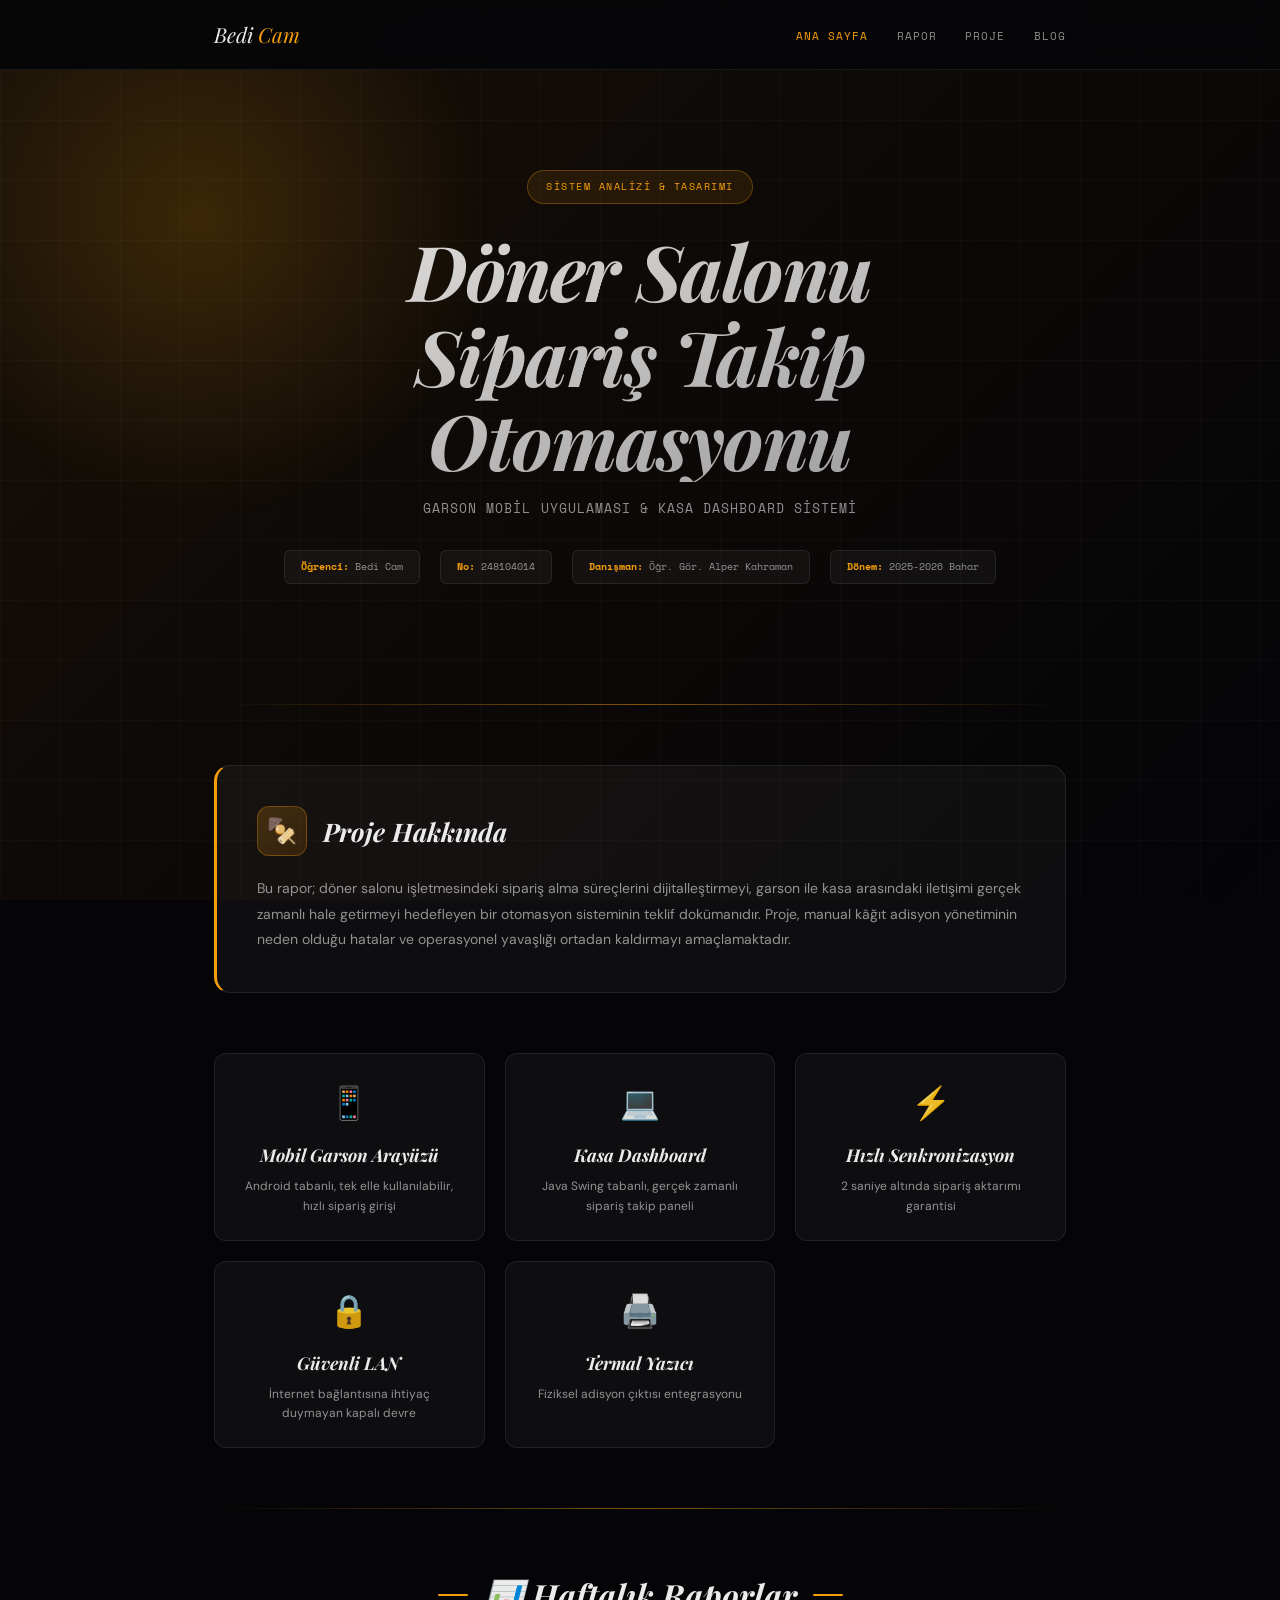
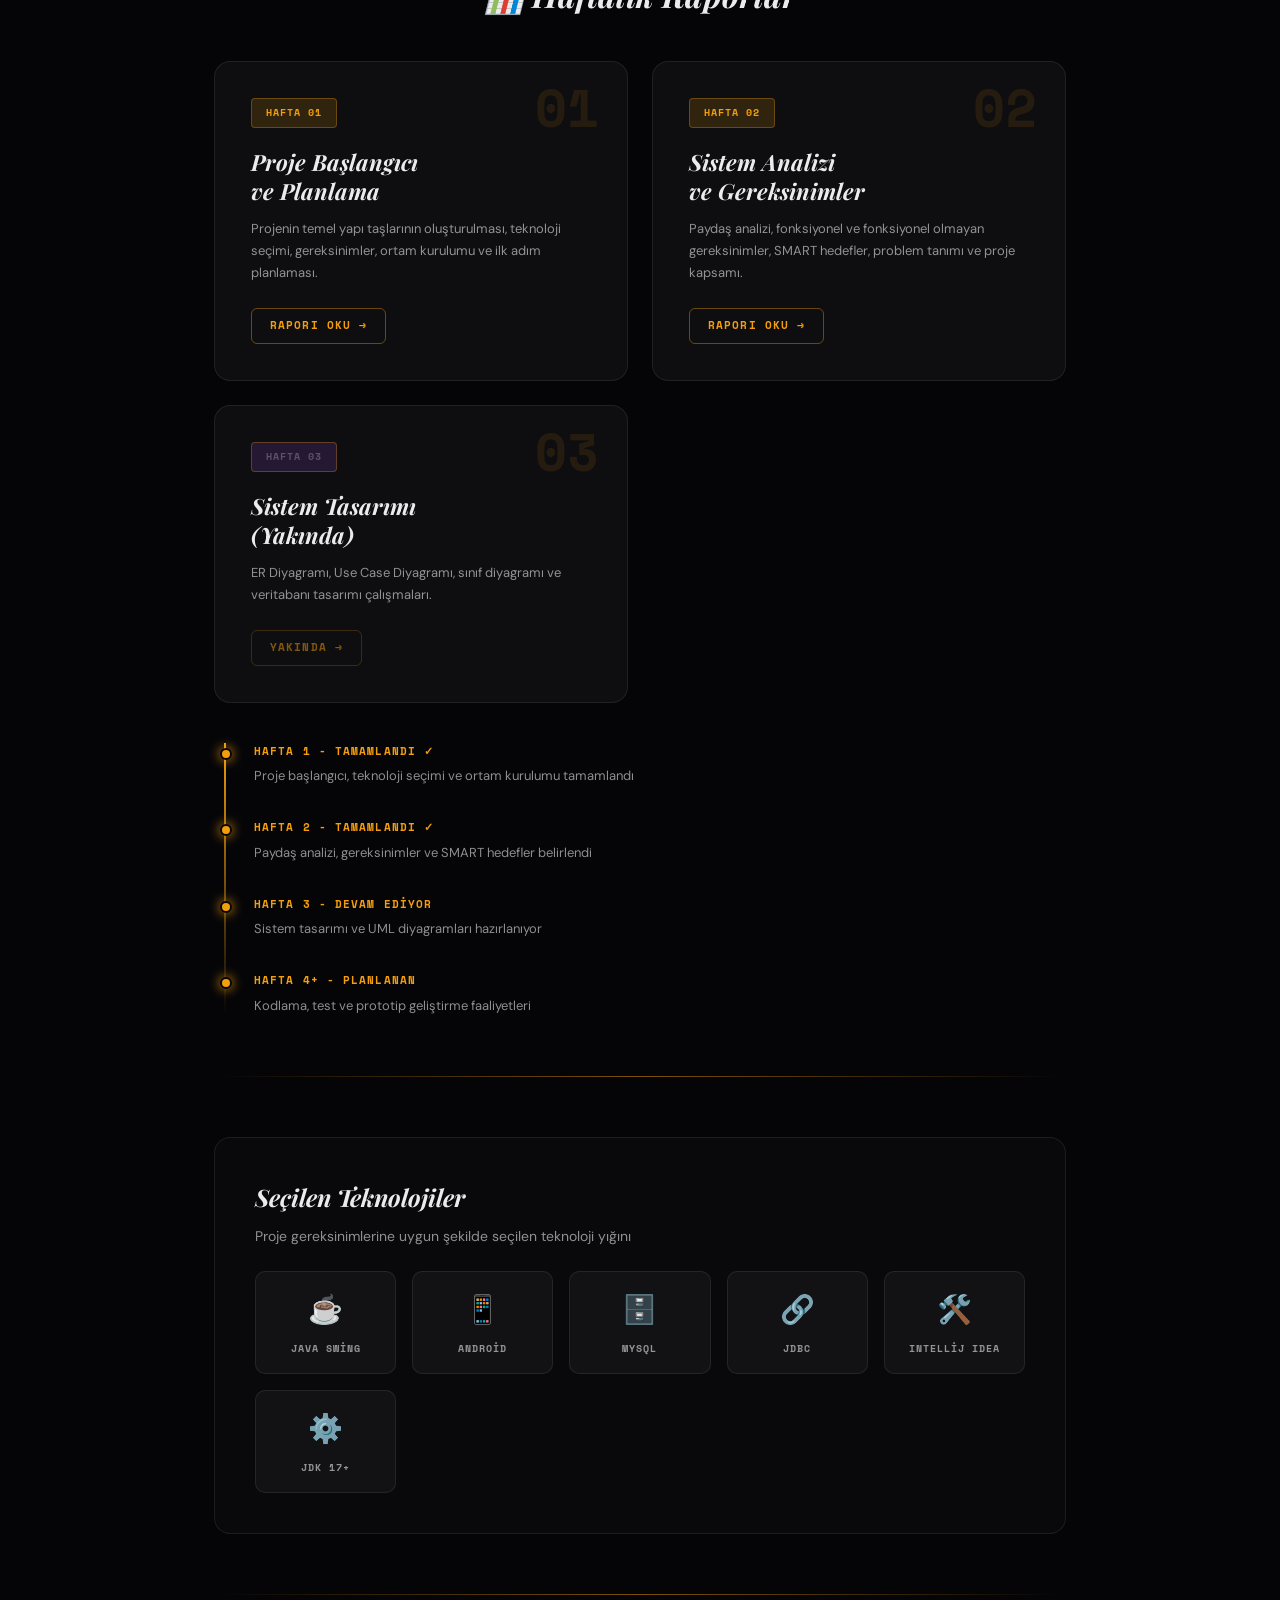
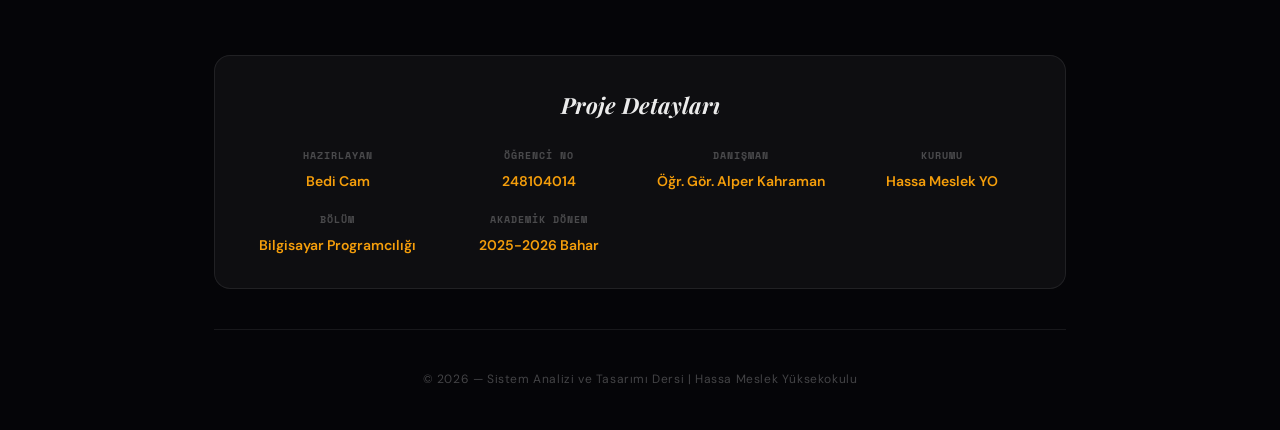
==== commit 3eb260f1: "Add files via upload" ====
--- a/index.html
+++ b/index.html
@@ -674,6 +674,19 @@
 </head>
 <body>
 
+<!-- NAV -->
+<nav style="position:sticky;top:0;z-index:100;padding:18px 0;background:rgba(5,5,8,0.85);backdrop-filter:blur(16px);border-bottom:1px solid rgba(255,255,255,0.08);">
+  <div class="container" style="display:flex;align-items:center;justify-content:space-between;">
+    <a href="index.html" style="font-family:'Playfair Display',serif;font-style:italic;font-size:1.3rem;color:rgba(255,255,255,0.92);text-decoration:none;">Bedi <em style="color:#f59e0b;">Cam</em></a>
+    <ul style="display:flex;gap:28px;list-style:none;">
+      <li><a href="index.html" style="font-family:'Space Mono',monospace;font-size:11px;letter-spacing:0.1em;text-transform:uppercase;color:#f59e0b;text-decoration:none;">Ana Sayfa</a></li>
+      <li><a href="rapor.html" style="font-family:'Space Mono',monospace;font-size:11px;letter-spacing:0.1em;text-transform:uppercase;color:rgba(255,255,255,0.55);text-decoration:none;">Rapor</a></li>
+      <li><a href="proje.html" style="font-family:'Space Mono',monospace;font-size:11px;letter-spacing:0.1em;text-transform:uppercase;color:rgba(255,255,255,0.55);text-decoration:none;">Proje</a></li>
+      <li><a href="blog.html" style="font-family:'Space Mono',monospace;font-size:11px;letter-spacing:0.1em;text-transform:uppercase;color:rgba(255,255,255,0.55);text-decoration:none;">Blog</a></li>
+    </ul>
+  </div>
+</nav>
+
 <header>
   <div class="project-label">Sistem Analizi & Tasarımı</div>
   <h1>Döner Salonu<br><span>Sipariş Takip</span><br>Otomasyonu</h1>
@@ -738,7 +751,7 @@
 
   <div class="reports-grid">
     <!-- Week 1 -->
-    <a href="hafta-1-v2.html" class="report-card">
+    <a href="hafta-1.html" class="report-card">
       <div class="report-header">
         <div class="report-week">Hafta 01</div>
       </div>
@@ -748,7 +761,7 @@
     </a>
 
     <!-- Week 2 -->
-    <a href="hafta-2-v2.html" class="report-card">
+    <a href="hafta-2.html" class="report-card">
       <div class="report-header">
         <div class="report-week">Hafta 02</div>
       </div>
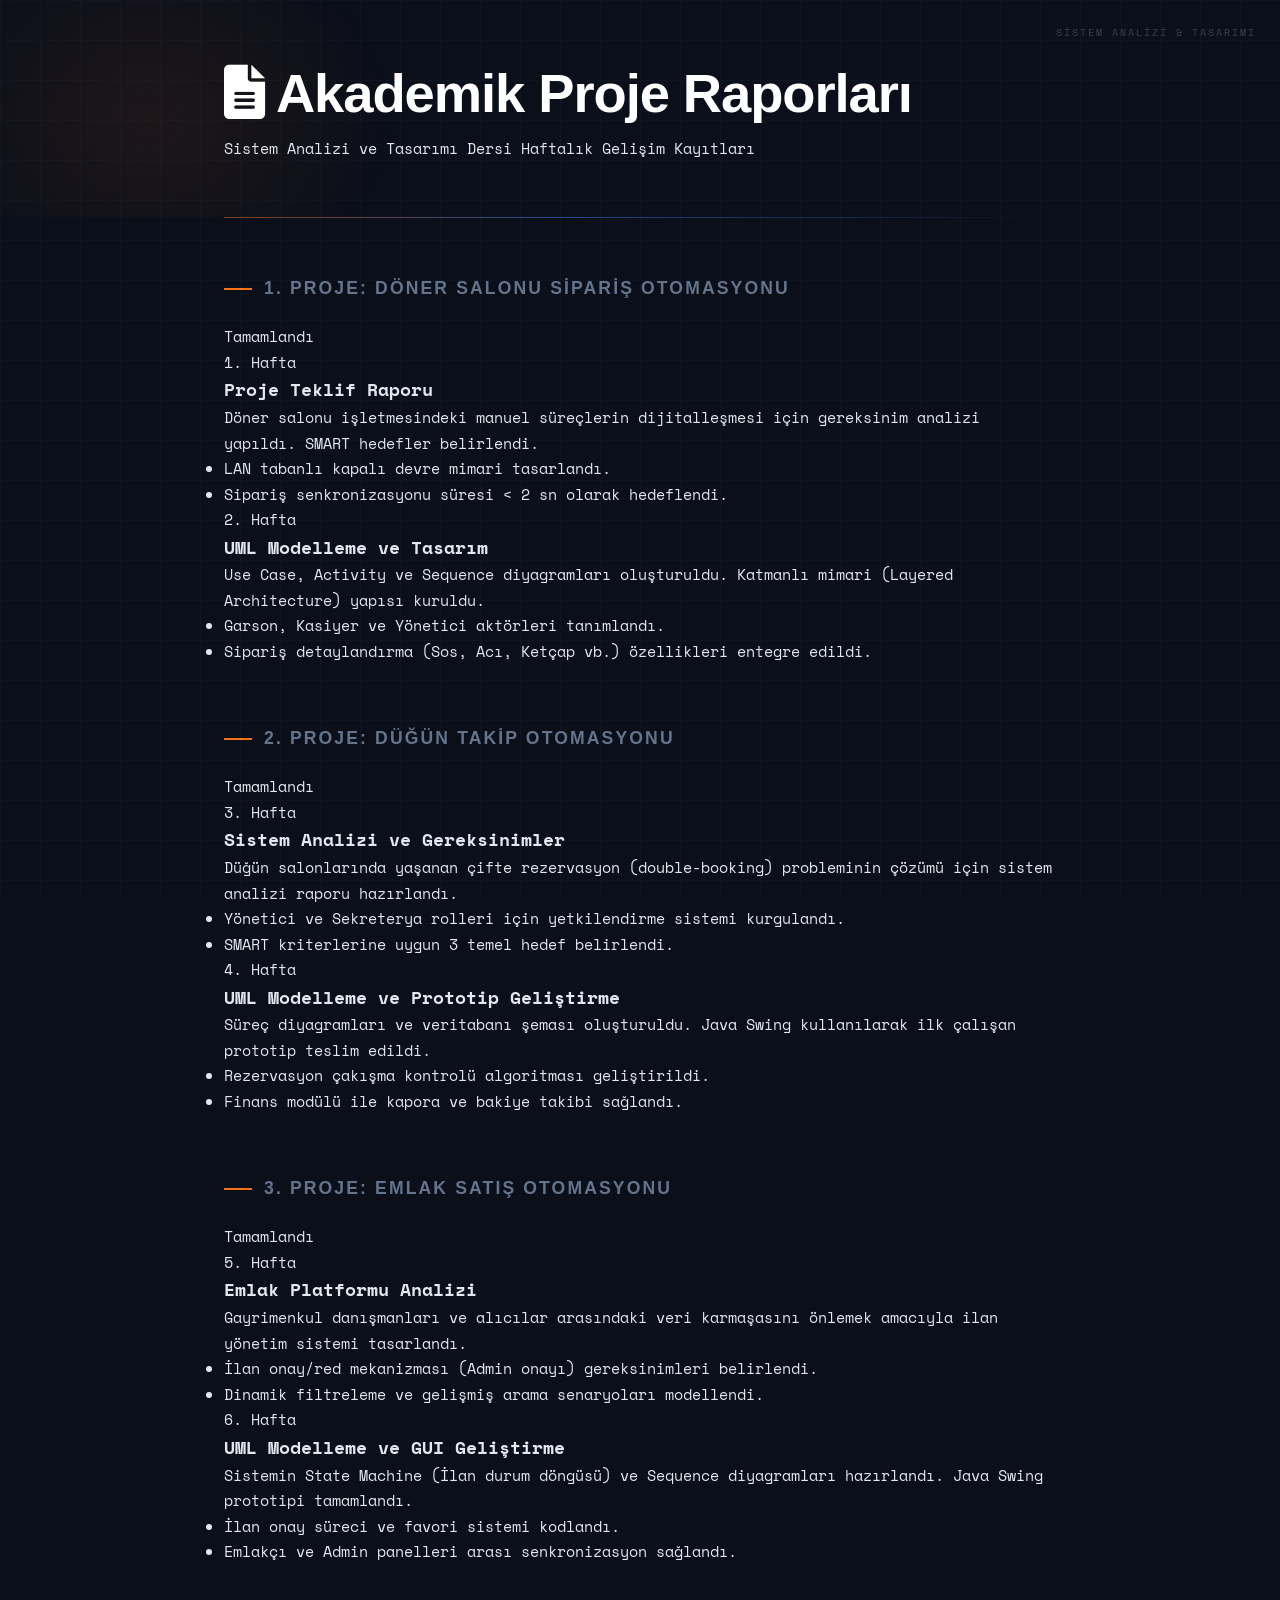
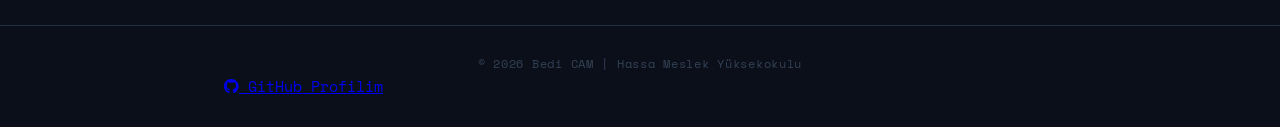
==== commit 0a7ed6cc: "Add files via upload" ====
--- a/index.html
+++ b/index.html
@@ -1,880 +1,125 @@
-<!DOCTYPE html>
-<html lang="tr">
-<head>
-<meta charset="UTF-8">
-<meta name="viewport" content="width=device-width, initial-scale=1.0">
-<title>Döner Salonu Sipariş Takip Otomasyonu | Proje Blogu</title>
-<link href="https://fonts.googleapis.com/css2?family=Playfair+Display:ital,wght@0,400;0,700;1,400;1,700&family=DM+Sans:ital,opsz,wght@0,9..40,200;0,9..40,300;0,9..40,400;0,9..40,500;0,9..40,600&family=Space+Mono:ital,wght@0,400;0,700;1,400&display=swap" rel="stylesheet">
-<style>
-:root{
-  --bg: #050508;
-  --bg-card: #0f1419;
-  --border: rgba(255,255,255,0.08);
-  --accent: #f59e0b;
-  --accent-dark: #d97706;
-  --accent-light: #fbbf24;
-  --text: rgba(255,255,255,0.92);
-  --text-muted: rgba(255,255,255,0.55);
-  --text-dim: rgba(255,255,255,0.25);
-  --blue: #3b82f6;
-  --green: #10b981;
-  --serif: 'Playfair Display', Georgia, serif;
-  --sans: 'DM Sans', sans-serif;
-  --mono: 'Space Mono', monospace;
-}
-
-*,*::before,*::after{box-sizing:border-box;margin:0;padding:0}
-html{scroll-behavior:smooth;-webkit-font-smoothing:antialiased}
-body{
-  background: var(--bg);
-  color: var(--text);
-  font-family: var(--sans);
-  line-height: 1.6;
-  overflow-x: hidden;
-  min-height: 100vh;
-}
-
-/* Animated background */
-body::before {
-  content: '';
-  position: fixed;
-  inset: 0;
-  background: linear-gradient(
-    135deg,
-    rgba(245, 158, 11, 0.08) 0%,
-    rgba(217, 119, 6, 0.04) 50%,
-    rgba(5, 5, 8, 0) 100%
-  );
-  pointer-events: none;
-  z-index: 0;
-}
-
-body::after {
-  content: '';
-  position: fixed;
-  inset: 0;
-  background-image:
-    linear-gradient(rgba(255,255,255,0.025) 1px, transparent 1px),
-    linear-gradient(90deg, rgba(255,255,255,0.025) 1px, transparent 1px);
-  background-size: 60px 60px;
-  pointer-events: none;
-  z-index: 0;
-}
-
-.container {
-  max-width: 900px;
-  margin: 0 auto;
-  padding: 0 24px;
-  position: relative;
-  z-index: 1;
-}
-
-/* Header */
-header {
-  padding: 100px 0 60px;
-  text-align: center;
-  position: relative;
-  overflow: hidden;
-}
-
-header::before {
-  content: '';
-  position: absolute;
-  top: -150px;
-  left: -100px;
-  width: 600px;
-  height: 600px;
-  background: radial-gradient(ellipse, rgba(245, 158, 11, 0.18) 0%, transparent 70%);
-  pointer-events: none;
-  z-index: 0;
-}
-
-.project-label {
-  display: inline-flex;
-  align-items: center;
-  gap: 8px;
-  font-family: var(--mono);
-  font-size: 10px;
-  letter-spacing: 0.15em;
-  text-transform: uppercase;
-  color: var(--accent);
-  background: rgba(245, 158, 11, 0.1);
-  padding: 8px 18px;
-  border: 1px solid rgba(245, 158, 11, 0.3);
-  border-radius: 50px;
-  margin-bottom: 24px;
-  animation: slideDown 0.6s cubic-bezier(0.16, 1, 0.3, 1);
-}
-
-.project-label::before {
-  width: 5px;
-  height: 5px;
-  border-radius: 50%;
-  background: var(--green);
-  box-shadow: 0 0 8px var(--green);
-}
-
-@keyframes slideDown {
-  from {
-    opacity: 0;
-    transform: translateY(-20px);
-  }
-  to {
-    opacity: 1;
-    transform: translateY(0);
-  }
-}
-
-h1 {
-  font-family: var(--serif);
-  font-size: clamp(2.4rem, 7vw, 4.8rem);
-  font-style: italic;
-  font-weight: 700;
-  line-height: 1.1;
-  letter-spacing: -0.02em;
-  margin-bottom: 16px;
-  animation: slideDown 0.6s cubic-bezier(0.16, 1, 0.3, 1) 0.1s both;
-  background: linear-gradient(160deg, var(--text) 0%, var(--text-muted) 100%);
-  -webkit-background-clip: text;
-  -webkit-text-fill-color: transparent;
-  background-clip: text;
-}
-
-h1 span {
-  color: var(--accent);
-}
-
-.subtitle {
-  font-family: var(--mono);
-  font-size: 13px;
-  letter-spacing: 0.08em;
-  color: var(--text-muted);
-  margin-bottom: 32px;
-  animation: slideDown 0.6s cubic-bezier(0.16, 1, 0.3, 1) 0.2s both;
-  text-transform: uppercase;
-}
-
-.header-details {
-  display: flex;
-  justify-content: center;
-  gap: 20px;
-  flex-wrap: wrap;
-  animation: slideDown 0.6s cubic-bezier(0.16, 1, 0.3, 1) 0.3s both;
-}
-
-.detail-item {
-  font-family: var(--mono);
-  font-size: 10px;
-  padding: 8px 16px;
-  background: rgba(255, 255, 255, 0.04);
-  border: 1px solid var(--border);
-  border-radius: 6px;
-  color: var(--text-muted);
-}
-
-.detail-item strong {
-  color: var(--accent);
-  font-weight: 600;
-}
-
-/* Divider */
-.divider {
-  height: 1px;
-  background: linear-gradient(90deg, transparent, var(--accent), transparent);
-  margin: 60px 0;
-  opacity: 0.5;
-}
-
-/* Project Intro Section */
-.intro-section {
-  background: rgba(255, 255, 255, 0.04);
-  border: 1px solid var(--border);
-  border-left: 3px solid var(--accent);
-  border-radius: 16px;
-  padding: 40px;
-  margin-bottom: 60px;
-  position: relative;
-  overflow: hidden;
-  animation: fadeUp 0.8s ease-out 0.4s both;
-}
-
-.intro-section::before {
-  content: '';
-  position: absolute;
-  inset: 0;
-  background: linear-gradient(135deg, rgba(245, 158, 11, 0.08) 0%, transparent 60%);
-  opacity: 0;
-  transition: opacity 0.3s;
-}
-
-.intro-section:hover {
-  border-left-color: var(--accent-light);
-  background: rgba(245, 158, 11, 0.06);
-}
-
-.intro-section:hover::before {
-  opacity: 1;
-}
-
-.intro-header {
-  display: flex;
-  align-items: center;
-  gap: 16px;
-  margin-bottom: 20px;
-}
-
-.intro-icon {
-  width: 50px;
-  height: 50px;
-  border-radius: 12px;
-  background: linear-gradient(135deg, rgba(245, 158, 11, 0.2), rgba(217, 119, 6, 0.15));
-  border: 1px solid rgba(245, 158, 11, 0.3);
-  display: flex;
-  align-items: center;
-  justify-content: center;
-  font-size: 24px;
-  flex-shrink: 0;
-}
-
-.intro-header h2 {
-  font-family: var(--serif);
-  font-size: 1.6rem;
-  font-style: italic;
-  margin: 0;
-}
-
-.intro-section p {
-  font-size: 14px;
-  color: var(--text-muted);
-  line-height: 1.8;
-  margin: 0;
-  position: relative;
-  z-index: 1;
-}
-
-/* Features Grid */
-.features-grid {
-  display: grid;
-  grid-template-columns: repeat(auto-fit, minmax(240px, 1fr));
-  gap: 20px;
-  margin: 40px 0;
-}
-
-.feature-card {
-  background: rgba(255, 255, 255, 0.04);
-  border: 1px solid var(--border);
-  border-radius: 12px;
-  padding: 24px;
-  text-align: center;
-  transition: all 0.35s cubic-bezier(0.16, 1, 0.3, 1);
-  animation: fadeUp 0.6s ease-out both;
-}
-
-.features-grid .feature-card:nth-child(1) { animation-delay: 0.05s; }
-.features-grid .feature-card:nth-child(2) { animation-delay: 0.1s; }
-.features-grid .feature-card:nth-child(3) { animation-delay: 0.15s; }
-.features-grid .feature-card:nth-child(4) { animation-delay: 0.2s; }
-.features-grid .feature-card:nth-child(5) { animation-delay: 0.25s; }
-
-.feature-card:hover {
-  border-color: var(--accent);
-  background: rgba(245, 158, 11, 0.08);
-  transform: translateY(-8px);
-  box-shadow: 0 20px 40px rgba(0, 0, 0, 0.4);
-}
-
-.feature-icon {
-  font-size: 32px;
-  margin-bottom: 12px;
-}
-
-.feature-card h3 {
-  font-family: var(--serif);
-  font-size: 1.1rem;
-  font-style: italic;
-  margin-bottom: 8px;
-}
-
-.feature-card p {
-  font-size: 12px;
-  color: var(--text-muted);
-  line-height: 1.6;
-  margin: 0;
-}
-
-/* Reports Section */
-section {
-  margin-bottom: 60px;
-}
-
-.section-title {
-  font-family: var(--serif);
-  font-size: 2rem;
-  font-style: italic;
-  font-weight: 700;
-  margin-bottom: 40px;
-  text-align: center;
-  position: relative;
-  display: flex;
-  align-items: center;
-  gap: 16px;
-  justify-content: center;
-}
-
-.section-title::before {
-  content: '';
-  width: 30px;
-  height: 2px;
-  background: var(--accent);
-  border-radius: 1px;
-}
-
-.section-title::after {
-  content: '';
-  width: 30px;
-  height: 2px;
-  background: var(--accent);
-  border-radius: 1px;
-}
-
-/* Reports Grid */
-.reports-grid {
-  display: grid;
-  grid-template-columns: repeat(auto-fit, minmax(300px, 1fr));
-  gap: 24px;
-  margin-bottom: 40px;
-  counter-reset: report-counter;
-}
-
-.report-card {
-  background: rgba(255, 255, 255, 0.04);
-  border: 1px solid var(--border);
-  border-radius: 16px;
-  padding: 36px;
-  position: relative;
-  overflow: hidden;
-  transition: all 0.35s cubic-bezier(0.16, 1, 0.3, 1);
-  text-decoration: none;
-  display: block;
-  color: inherit;
-  animation: fadeUp 0.6s ease-out both;
-}
-
-.reports-grid .report-card:nth-child(1) { animation-delay: 0.05s; }
-.reports-grid .report-card:nth-child(2) { animation-delay: 0.1s; }
-.reports-grid .report-card:nth-child(3) { animation-delay: 0.15s; }
-
-.report-card::before {
-  content: counter(report-counter, decimal-leading-zero);
-  counter-increment: report-counter;
-  position: absolute;
-  top: 20px;
-  right: 28px;
-  font-family: var(--mono);
-  font-size: 52px;
-  font-weight: 700;
-  color: rgba(245, 158, 11, 0.1);
-  line-height: 1;
-  pointer-events: none;
-}
-
-.report-card::after {
-  content: '';
-  position: absolute;
-  inset: 0;
-  background: linear-gradient(135deg, rgba(245, 158, 11, 0.1) 0%, transparent 60%);
-  opacity: 0;
-  transition: opacity 0.3s;
-}
-
-.report-card:hover {
-  border-color: var(--accent);
-  background: rgba(245, 158, 11, 0.08);
-  transform: translateY(-8px);
-  box-shadow: 0 20px 50px rgba(245, 158, 11, 0.15);
-}
-
-.report-card:hover::after {
-  opacity: 1;
-}
-
-.report-header {
-  display: flex;
-  align-items: center;
-  gap: 12px;
-  margin-bottom: 20px;
-  position: relative;
-  z-index: 1;
-}
-
-.report-week {
-  font-family: var(--mono);
-  font-size: 10px;
-  letter-spacing: 0.1em;
-  text-transform: uppercase;
-  color: var(--accent);
-  background: rgba(245, 158, 11, 0.15);
-  padding: 6px 14px;
-  border: 1px solid rgba(245, 158, 11, 0.3);
-  border-radius: 4px;
-  font-weight: 600;
-  flex-shrink: 0;
-}
-
-.report-card h3 {
-  font-family: var(--serif);
-  font-size: 1.4rem;
-  font-style: italic;
-  font-weight: 700;
-  margin-bottom: 12px;
-  position: relative;
-  z-index: 1;
-  line-height: 1.3;
-}
-
-.report-card p {
-  font-size: 13px;
-  color: var(--text-muted);
-  line-height: 1.7;
-  margin-bottom: 24px;
-  position: relative;
-  z-index: 1;
-}
-
-.read-more {
-  display: inline-flex;
-  align-items: center;
-  gap: 8px;
-  font-family: var(--mono);
-  font-size: 11px;
-  font-weight: 700;
-  letter-spacing: 0.1em;
-  text-transform: uppercase;
-  color: var(--accent);
-  border: 1px solid rgba(245, 158, 11, 0.4);
-  padding: 8px 18px;
-  border-radius: 6px;
-  position: relative;
-  z-index: 1;
-  transition: all 0.2s;
-}
-
-.read-more::after {
-  content: '→';
-  transition: transform 0.2s;
-}
-
-.report-card:hover .read-more {
-  background: var(--accent);
-  color: #000;
-  border-color: var(--accent);
-}
-
-.report-card:hover .read-more::after {
-  transform: translateX(4px);
-}
-
-/* Timeline */
-.timeline-container {
-  position: relative;
-  padding-left: 40px;
-  margin: 40px 0;
-}
-
-.timeline-container::before {
-  content: '';
-  position: absolute;
-  left: 10px;
-  top: 0;
-  bottom: 0;
-  width: 2px;
-  background: linear-gradient(180deg, var(--accent), transparent);
-}
-
-.timeline-item {
-  margin-bottom: 32px;
-  position: relative;
-}
-
-.timeline-item::before {
-  content: '';
-  position: absolute;
-  left: -34px;
-  top: 5px;
-  width: 12px;
-  height: 12px;
-  border-radius: 50%;
-  background: var(--accent);
-  border: 2px solid var(--bg);
-  box-shadow: 0 0 12px var(--accent);
-}
-
-.timeline-item h4 {
-  font-family: var(--mono);
-  font-size: 11px;
-  letter-spacing: 0.1em;
-  text-transform: uppercase;
-  color: var(--accent);
-  margin-bottom: 6px;
-  font-weight: 600;
-}
-
-.timeline-item p {
-  font-size: 13px;
-  color: var(--text-muted);
-  line-height: 1.6;
-  margin: 0;
-}
-
-/* Tech Stack */
-.tech-section {
-  background: rgba(255, 255, 255, 0.02);
-  border: 1px solid var(--border);
-  border-radius: 16px;
-  padding: 40px;
-  margin: 40px 0;
-}
-
-.tech-grid {
-  display: grid;
-  grid-template-columns: repeat(auto-fit, minmax(140px, 1fr));
-  gap: 16px;
-  margin-top: 24px;
-}
-
-.tech-item {
-  background: rgba(255, 255, 255, 0.04);
-  border: 1px solid var(--border);
-  padding: 16px;
-  border-radius: 10px;
-  text-align: center;
-  transition: all 0.3s;
-  cursor: pointer;
-}
-
-.tech-item:hover {
-  border-color: var(--accent);
-  background: rgba(245, 158, 11, 0.08);
-  transform: translateY(-4px);
-}
-
-.tech-item .icon {
-  font-size: 28px;
-  margin-bottom: 8px;
-}
-
-.tech-item h4 {
-  font-family: var(--mono);
-  font-size: 10px;
-  letter-spacing: 0.1em;
-  text-transform: uppercase;
-  color: var(--text-muted);
-  margin: 0;
-  font-weight: 600;
-}
-
-/* Student Info */
-.student-info {
-  background: rgba(255, 255, 255, 0.04);
-  border: 1px solid var(--border);
-  border-radius: 16px;
-  padding: 32px;
-  margin: 40px 0;
-  text-align: center;
-  animation: fadeUp 0.8s ease-out 0.5s both;
-}
-
-.student-info h2 {
-  font-family: var(--serif);
-  font-size: 1.4rem;
-  font-style: italic;
-  margin-bottom: 16px;
-}
-
-.info-grid {
-  display: grid;
-  grid-template-columns: repeat(auto-fit, minmax(180px, 1fr));
-  gap: 20px;
-  margin-top: 24px;
-}
-
-.info-item h4 {
-  font-family: var(--mono);
-  font-size: 10px;
-  letter-spacing: 0.1em;
-  text-transform: uppercase;
-  color: var(--text-dim);
-  margin-bottom: 6px;
-}
-
-.info-item p {
-  font-size: 14px;
-  color: var(--accent);
-  font-weight: 600;
-  margin: 0;
-}
-
-/* Footer */
-footer {
-  border-top: 1px solid var(--border);
-  padding: 40px 0;
-  text-align: center;
-  font-size: 12px;
-  color: var(--text-dim);
-  letter-spacing: 0.05em;
-}
-
-@keyframes fadeUp {
-  from {
-    opacity: 0;
-    transform: translateY(20px);
-  }
-  to {
-    opacity: 1;
-    transform: translateY(0);
-  }
-}
-
-/* Responsive */
-@media (max-width: 768px) {
-  header {
-    padding: 80px 0 50px;
-  }
-
-  h1 {
-    font-size: clamp(1.8rem, 5vw, 2.8rem);
-  }
-
-  .intro-section {
-    padding: 28px 24px;
-  }
-
-  .reports-grid {
-    grid-template-columns: 1fr;
-  }
-
-  .feature-card {
-    text-align: left;
-  }
-
-  .section-title::before,
-  .section-title::after {
-    display: none;
-  }
-
-  .tech-grid {
-    grid-template-columns: repeat(2, 1fr);
-  }
-
-  .info-grid {
-    grid-template-columns: 1fr;
-  }
-}
-</style>
-</head>
-<body>
-
-<!-- NAV -->
-<nav style="position:sticky;top:0;z-index:100;padding:18px 0;background:rgba(5,5,8,0.85);backdrop-filter:blur(16px);border-bottom:1px solid rgba(255,255,255,0.08);">
-  <div class="container" style="display:flex;align-items:center;justify-content:space-between;">
-    <a href="index.html" style="font-family:'Playfair Display',serif;font-style:italic;font-size:1.3rem;color:rgba(255,255,255,0.92);text-decoration:none;">Bedi <em style="color:#f59e0b;">Cam</em></a>
-    <ul style="display:flex;gap:28px;list-style:none;">
-      <li><a href="index.html" style="font-family:'Space Mono',monospace;font-size:11px;letter-spacing:0.1em;text-transform:uppercase;color:#f59e0b;text-decoration:none;">Ana Sayfa</a></li>
-      <li><a href="rapor.html" style="font-family:'Space Mono',monospace;font-size:11px;letter-spacing:0.1em;text-transform:uppercase;color:rgba(255,255,255,0.55);text-decoration:none;">Rapor</a></li>
-      <li><a href="proje.html" style="font-family:'Space Mono',monospace;font-size:11px;letter-spacing:0.1em;text-transform:uppercase;color:rgba(255,255,255,0.55);text-decoration:none;">Proje</a></li>
-      <li><a href="blog.html" style="font-family:'Space Mono',monospace;font-size:11px;letter-spacing:0.1em;text-transform:uppercase;color:rgba(255,255,255,0.55);text-decoration:none;">Blog</a></li>
-    </ul>
-  </div>
-</nav>
-
-<header>
-  <div class="project-label">Sistem Analizi & Tasarımı</div>
-  <h1>Döner Salonu<br><span>Sipariş Takip</span><br>Otomasyonu</h1>
-  <p class="subtitle">Garson Mobil Uygulaması & Kasa Dashboard Sistemi</p>
-  <div class="header-details">
-    <div class="detail-item"><strong>Öğrenci:</strong> Bedi Cam</div>
-    <div class="detail-item"><strong>No:</strong> 248104014</div>
-    <div class="detail-item"><strong>Danışman:</strong> Öğr. Gör. Alper Kahraman</div>
-    <div class="detail-item"><strong>Dönem:</strong> 2025-2026 Bahar</div>
-  </div>
-</header>
-
-<div class="container">
-
-<div class="divider"></div>
-
-<!-- Project Intro -->
-<div class="intro-section">
-  <div class="intro-header">
-    <div class="intro-icon">🍢</div>
-    <h2>Proje Hakkında</h2>
-  </div>
-  <p>
-    Bu rapor; döner salonu işletmesindeki sipariş alma süreçlerini dijitalleştirmeyi, garson ile kasa arasındaki iletişimi gerçek zamanlı hale getirmeyi hedefleyen bir otomasyon sisteminin teklif dokümanıdır. Proje, manual kâğıt adisyon yönetiminin neden olduğu hatalar ve operasyonel yavaşlığı ortadan kaldırmayı amaçlamaktadır.
-  </p>
-</div>
-
-<!-- Key Features -->
-<div class="features-grid">
-  <div class="feature-card">
-    <div class="feature-icon">📱</div>
-    <h3>Mobil Garson Arayüzü</h3>
-    <p>Android tabanlı, tek elle kullanılabilir, hızlı sipariş girişi</p>
-  </div>
-  <div class="feature-card">
-    <div class="feature-icon">💻</div>
-    <h3>Kasa Dashboard</h3>
-    <p>Java Swing tabanlı, gerçek zamanlı sipariş takip paneli</p>
-  </div>
-  <div class="feature-card">
-    <div class="feature-icon">⚡</div>
-    <h3>Hızlı Senkronizasyon</h3>
-    <p>2 saniye altında sipariş aktarımı garantisi</p>
-  </div>
-  <div class="feature-card">
-    <div class="feature-icon">🔒</div>
-    <h3>Güvenli LAN</h3>
-    <p>İnternet bağlantısına ihtiyaç duymayan kapalı devre</p>
-  </div>
-  <div class="feature-card">
-    <div class="feature-icon">🖨️</div>
-    <h3>Termal Yazıcı</h3>
-    <p>Fiziksel adisyon çıktısı entegrasyonu</p>
-  </div>
-</div>
-
-<div class="divider"></div>
-
-<!-- Project Details -->
-<section>
-  <h2 class="section-title">📊 Haftalık Raporlar</h2>
-
-  <div class="reports-grid">
-    <!-- Week 1 -->
-    <a href="hafta-1.html" class="report-card">
-      <div class="report-header">
-        <div class="report-week">Hafta 01</div>
-      </div>
-      <h3>Proje Başlangıcı<br>ve Planlama</h3>
-      <p>Projenin temel yapı taşlarının oluşturulması, teknoloji seçimi, gereksinimler, ortam kurulumu ve ilk adım planlaması.</p>
-      <span class="read-more">Raporı Oku</span>
-    </a>
-
-    <!-- Week 2 -->
-    <a href="hafta-2.html" class="report-card">
-      <div class="report-header">
-        <div class="report-week">Hafta 02</div>
-      </div>
-      <h3>Sistem Analizi<br>ve Gereksinimler</h3>
-      <p>Paydaş analizi, fonksiyonel ve fonksiyonel olmayan gereksinimler, SMART hedefler, problem tanımı ve proje kapsamı.</p>
-      <span class="read-more">Raporı Oku</span>
-    </a>
-
-    <!-- Week 3 Placeholder -->
-    <div class="report-card" style="opacity: 0.6; pointer-events: none; cursor: default;">
-      <div class="report-header">
-        <div class="report-week" style="background: rgba(168, 85, 247, 0.15); color: var(--text-dim);">Hafta 03</div>
-      </div>
-      <h3>Sistem Tasarımı<br>(Yakında)</h3>
-      <p>ER Diyagramı, Use Case Diyagramı, sınıf diyagramı ve veritabanı tasarımı çalışmaları.</p>
-      <span class="read-more" style="opacity: 0.5;">Yakında</span>
-    </div>
-  </div>
-
-  <!-- Timeline -->
-  <div class="timeline-container">
-    <div class="timeline-item">
-      <h4>Hafta 1 - Tamamlandı ✓</h4>
-      <p>Proje başlangıcı, teknoloji seçimi ve ortam kurulumu tamamlandı</p>
-    </div>
-    <div class="timeline-item">
-      <h4>Hafta 2 - Tamamlandı ✓</h4>
-      <p>Paydaş analizi, gereksinimler ve SMART hedefler belirlendi</p>
-    </div>
-    <div class="timeline-item">
-      <h4>Hafta 3 - Devam Ediyor</h4>
-      <p>Sistem tasarımı ve UML diyagramları hazırlanıyor</p>
-    </div>
-    <div class="timeline-item">
-      <h4>Hafta 4+ - Planlanan</h4>
-      <p>Kodlama, test ve prototip geliştirme faaliyetleri</p>
-    </div>
-  </div>
-</section>
-
-<div class="divider"></div>
-
-<!-- Technology Stack -->
-<div class="tech-section">
-  <h2 style="font-family: var(--serif); font-style: italic; margin-bottom: 8px;">Seçilen Teknolojiler</h2>
-  <p style="color: var(--text-muted); font-size: 14px; margin-bottom: 24px;">Proje gereksinimlerine uygun şekilde seçilen teknoloji yığını</p>
-  
-  <div class="tech-grid">
-    <div class="tech-item">
-      <div class="icon">☕</div>
-      <h4>Java Swing</h4>
-    </div>
-    <div class="tech-item">
-      <div class="icon">📱</div>
-      <h4>Android</h4>
-    </div>
-    <div class="tech-item">
-      <div class="icon">🗄️</div>
-      <h4>MySQL</h4>
-    </div>
-    <div class="tech-item">
-      <div class="icon">🔗</div>
-      <h4>JDBC</h4>
-    </div>
-    <div class="tech-item">
-      <div class="icon">🛠️</div>
-      <h4>IntelliJ IDEA</h4>
-    </div>
-    <div class="tech-item">
-      <div class="icon">⚙️</div>
-      <h4>JDK 17+</h4>
-    </div>
-  </div>
-</div>
-
-<div class="divider"></div>
-
-<!-- Student Information -->
-<div class="student-info">
-  <h2>Proje Detayları</h2>
-  <div class="info-grid">
-    <div class="info-item">
-      <h4>Hazırlayan</h4>
-      <p>Bedi Cam</p>
-    </div>
-    <div class="info-item">
-      <h4>Öğrenci No</h4>
-      <p>248104014</p>
-    </div>
-    <div class="info-item">
-      <h4>Danışman</h4>
-      <p>Öğr. Gör. Alper Kahraman</p>
-    </div>
-    <div class="info-item">
-      <h4>Kurumu</h4>
-      <p>Hassa Meslek YO</p>
-    </div>
-    <div class="info-item">
-      <h4>Bölüm</h4>
-      <p>Bilgisayar Programcılığı</p>
-    </div>
-    <div class="info-item">
-      <h4>Akademik Dönem</h4>
-      <p>2025-2026 Bahar</p>
-    </div>
-  </div>
-</div>
-
-<footer>
-  <p>© 2026 — Sistem Analizi ve Tasarımı Dersi | Hassa Meslek Yüksekokulu</p>
-</footer>
-
-</div>
-
-</body>
-</html>
+<!DOCTYPE html>
+<html lang="tr">
+<head>
+    <meta charset="UTF-8">
+    <meta name="viewport" content="width=device-width, initial-scale=1.0">
+    <title>Bedi CAM - Proje Raporları</title>
+    <link rel="stylesheet" href="style.css">
+    <link rel="stylesheet" href="https://cdnjs.cloudflare.com/ajax/libs/font-awesome/6.0.0/css/all.min.css">
+</head>
+<body>
+    <header>
+        <div class="container">
+            <h1><i class="fas fa-file-alt"></i> Akademik Proje Raporları</h1>
+            <p>Sistem Analizi ve Tasarımı Dersi Haftalık Gelişim Kayıtları</p>
+        </div>
+    </header>
+
+    <main class="container">
+        <!-- PROJE 1: DÖNER SALONU -->
+        <section class="project-card">
+            <div class="card-header">
+                <h2>1. Proje: Döner Salonu Sipariş Otomasyonu</h2>
+                <span class="status-badge">Tamamlandı</span>
+            </div>
+            <div class="report-list">
+                <div class="report-item">
+                    <div class="week">1. Hafta</div>
+                    <div class="content">
+                        <h3>Proje Teklif Raporu</h3>
+                        <p>Döner salonu işletmesindeki manuel süreçlerin dijitalleşmesi için gereksinim analizi yapıldı. SMART hedefler belirlendi.</p>
+                        <ul class="highlights">
+                            <li>LAN tabanlı kapalı devre mimari tasarlandı.</li>
+                            <li>Sipariş senkronizasyonu süresi < 2 sn olarak hedeflendi.</li>
+                        </ul>
+                    </div>
+                </div>
+                <div class="report-item">
+                    <div class="week">2. Hafta</div>
+                    <div class="content">
+                        <h3>UML Modelleme ve Tasarım</h3>
+                        <p>Use Case, Activity ve Sequence diyagramları oluşturuldu. Katmanlı mimari (Layered Architecture) yapısı kuruldu.</p>
+                        <ul class="highlights">
+                            <li>Garson, Kasiyer ve Yönetici aktörleri tanımlandı.</li>
+                            <li>Sipariş detaylandırma (Sos, Acı, Ketçap vb.) özellikleri entegre edildi.</li>
+                        </ul>
+                    </div>
+                </div>
+            </div>
+        </section>
+
+        <!-- PROJE 2: DÜĞÜN TAKİP -->
+        <section class="project-card">
+            <div class="card-header">
+                <h2>2. Proje: Düğün Takip Otomasyonu</h2>
+                <span class="status-badge">Tamamlandı</span>
+            </div>
+            <div class="report-list">
+                <div class="report-item">
+                    <div class="week">3. Hafta</div>
+                    <div class="content">
+                        <h3>Sistem Analizi ve Gereksinimler</h3>
+                        <p>Düğün salonlarında yaşanan çifte rezervasyon (double-booking) probleminin çözümü için sistem analizi raporu hazırlandı.</p>
+                        <ul class="highlights">
+                            <li>Yönetici ve Sekreterya rolleri için yetkilendirme sistemi kurgulandı.</li>
+                            <li>SMART kriterlerine uygun 3 temel hedef belirlendi.</li>
+                        </ul>
+                    </div>
+                </div>
+                <div class="report-item">
+                    <div class="week">4. Hafta</div>
+                    <div class="content">
+                        <h3>UML Modelleme ve Prototip Geliştirme</h3>
+                        <p>Süreç diyagramları ve veritabanı şeması oluşturuldu. Java Swing kullanılarak ilk çalışan prototip teslim edildi.</p>
+                        <ul class="highlights">
+                            <li>Rezervasyon çakışma kontrolü algoritması geliştirildi.</li>
+                            <li>Finans modülü ile kapora ve bakiye takibi sağlandı.</li>
+                        </ul>
+                    </div>
+                </div>
+            </div>
+        </section>
+
+        <!-- PROJE 3: EMLAK SATIŞ -->
+        <section class="project-card">
+            <div class="card-header">
+                <h2>3. Proje: Emlak Satış Otomasyonu</h2>
+                <span class="status-badge">Tamamlandı</span>
+            </div>
+            <div class="report-list">
+                <div class="report-item">
+                    <div class="week">5. Hafta</div>
+                    <div class="content">
+                        <h3>Emlak Platformu Analizi</h3>
+                        <p>Gayrimenkul danışmanları ve alıcılar arasındaki veri karmaşasını önlemek amacıyla ilan yönetim sistemi tasarlandı.</p>
+                        <ul class="highlights">
+                            <li>İlan onay/red mekanizması (Admin onayı) gereksinimleri belirlendi.</li>
+                            <li>Dinamik filtreleme ve gelişmiş arama senaryoları modellendi.</li>
+                        </ul>
+                    </div>
+                </div>
+                <div class="report-item">
+                    <div class="week">6. Hafta</div>
+                    <div class="content">
+                        <h3>UML Modelleme ve GUI Geliştirme</h3>
+                        <p>Sistemin State Machine (İlan durum döngüsü) ve Sequence diyagramları hazırlandı. Java Swing prototipi tamamlandı.</p>
+                        <ul class="highlights">
+                            <li>İlan onay süreci ve favori sistemi kodlandı.</li>
+                            <li>Emlakçı ve Admin panelleri arası senkronizasyon sağlandı.</li>
+                        </ul>
+                    </div>
+                </div>
+            </div>
+        </section>
+    </main>
+
+    <footer>
+        <div class="container">
+            <p>&copy; 2026 Bedi CAM | Hassa Meslek Yüksekokulu</p>
+            <div class="social-links">
+                <a href="https://github.com/bedicm"><i class="fab fa-github"></i> GitHub Profilim</a>
+            </div>
+        </div>
+    </footer>
+</body>
+</html>
--- a/style.css
+++ b/style.css
@@ -0,0 +1,437 @@
+/* ============================================================
+   Bedi Cam | Sipariş Takip Otomasyonu — Project Blog Styles
+   ============================================================ */
+
+@import url('https://fonts.googleapis.com/css2?family=Space+Mono:ital,wght@0,400;0,700;1,400&family=Syne:wght@400;500;600;700;800&display=swap');
+
+/* ── CSS Variables ─────────────────────────────────────────── */
+:root {
+  --bg:          #0b0f1a;
+  --bg-card:     #111827;
+  --bg-card-hover: #151e30;
+  --border:      #1e2d45;
+  --border-glow: #2563eb44;
+  --accent:      #f97316;
+  --accent-2:    #3b82f6;
+  --accent-dim:  #f9731622;
+  --text:        #e2e8f0;
+  --text-muted:  #64748b;
+  --text-dim:    #334155;
+  --tag-bg:      #1e293b;
+  --radius:      12px;
+  --radius-lg:   20px;
+  --font-head:   'Syne', sans-serif;
+  --font-mono:   'Space Mono', monospace;
+}
+
+/* ── Reset & Base ───────────────────────────────────────────── */
+*, *::before, *::after {
+  box-sizing: border-box;
+  margin: 0;
+  padding: 0;
+}
+
+html {
+  scroll-behavior: smooth;
+}
+
+body {
+  background-color: var(--bg);
+  color: var(--text);
+  font-family: var(--font-mono);
+  font-size: 15px;
+  line-height: 1.7;
+  min-height: 100vh;
+  overflow-x: hidden;
+}
+
+/* Subtle grid texture */
+body::before {
+  content: '';
+  position: fixed;
+  inset: 0;
+  background-image:
+    linear-gradient(var(--border) 1px, transparent 1px),
+    linear-gradient(90deg, var(--border) 1px, transparent 1px);
+  background-size: 40px 40px;
+  opacity: 0.18;
+  pointer-events: none;
+  z-index: 0;
+}
+
+/* ── Container ──────────────────────────────────────────────── */
+.container {
+  max-width: 880px;
+  margin: 0 auto;
+  padding: 0 24px;
+  position: relative;
+  z-index: 1;
+}
+
+/* ── Header ─────────────────────────────────────────────────── */
+header {
+  padding: 64px 0 56px;
+  position: relative;
+  overflow: hidden;
+}
+
+/* Glow orb behind header */
+header::before {
+  content: '';
+  position: absolute;
+  top: -80px;
+  left: -100px;
+  width: 500px;
+  height: 400px;
+  background: radial-gradient(ellipse, #f9731614 0%, transparent 70%);
+  pointer-events: none;
+  z-index: 0;
+}
+
+header .container {
+  position: relative;
+  z-index: 1;
+}
+
+/* Top label */
+header::after {
+  content: 'SİSTEM ANALİZİ & TASARIMI';
+  position: absolute;
+  top: 24px;
+  right: 24px;
+  font-family: var(--font-mono);
+  font-size: 10px;
+  letter-spacing: 0.2em;
+  color: var(--text-dim);
+  z-index: 1;
+}
+
+header h1 {
+  font-family: var(--font-head);
+  font-size: clamp(2rem, 6vw, 3.4rem);
+  font-weight: 800;
+  line-height: 1.1;
+  letter-spacing: -0.02em;
+  color: #fff;
+  margin-bottom: 12px;
+}
+
+/* Accent underline on title word */
+header h1 span {
+  color: var(--accent);
+}
+
+.subtitle {
+  font-family: var(--font-mono);
+  font-size: 13px;
+  color: var(--text-muted);
+  letter-spacing: 0.05em;
+  margin-bottom: 32px;
+}
+
+.author-info {
+  display: flex;
+  gap: 24px;
+  flex-wrap: wrap;
+}
+
+.author-info span {
+  display: inline-flex;
+  align-items: center;
+  gap: 8px;
+  font-size: 12px;
+  color: var(--text-muted);
+  background: var(--tag-bg);
+  border: 1px solid var(--border);
+  padding: 6px 14px;
+  border-radius: 999px;
+}
+
+.author-info span strong {
+  color: var(--accent);
+  font-weight: 700;
+}
+
+/* ── Divider line ───────────────────────────────────────────── */
+header + main::before {
+  content: '';
+  display: block;
+  height: 1px;
+  background: linear-gradient(90deg, var(--accent) 0%, var(--accent-2) 40%, transparent 100%);
+  margin-bottom: 56px;
+  opacity: 0.5;
+}
+
+/* ── Main ────────────────────────────────────────────────────── */
+main {
+  padding-bottom: 80px;
+}
+
+/* ── Section Headings ───────────────────────────────────────── */
+section {
+  margin-bottom: 60px;
+}
+
+section h2 {
+  font-family: var(--font-head);
+  font-size: 1.1rem;
+  font-weight: 700;
+  letter-spacing: 0.12em;
+  text-transform: uppercase;
+  color: var(--text-muted);
+  margin-bottom: 20px;
+  display: flex;
+  align-items: center;
+  gap: 12px;
+}
+
+section h2::before {
+  content: '';
+  display: inline-block;
+  width: 28px;
+  height: 2px;
+  background: var(--accent);
+  flex-shrink: 0;
+}
+
+/* ── Project Intro ──────────────────────────────────────────── */
+.project-intro {
+  background: var(--bg-card);
+  border: 1px solid var(--border);
+  border-left: 3px solid var(--accent);
+  border-radius: var(--radius-lg);
+  padding: 36px 40px;
+  position: relative;
+  overflow: hidden;
+}
+
+.project-intro::after {
+  content: '{ }';
+  position: absolute;
+  top: 24px;
+  right: 32px;
+  font-family: var(--font-mono);
+  font-size: 42px;
+  color: var(--text-dim);
+  font-weight: 700;
+  line-height: 1;
+  pointer-events: none;
+}
+
+.project-intro h2 {
+  font-size: 1rem;
+  margin-bottom: 16px;
+}
+
+.project-intro p {
+  color: var(--text-muted);
+  font-size: 14px;
+  line-height: 1.8;
+  max-width: 620px;
+}
+
+/* ── Blog Posts Grid ────────────────────────────────────────── */
+.posts-grid {
+  display: grid;
+  grid-template-columns: 1fr;
+  gap: 20px;
+}
+
+/* ── Post Card ──────────────────────────────────────────────── */
+.post-card {
+  background: var(--bg-card);
+  border: 1px solid var(--border);
+  border-radius: var(--radius-lg);
+  padding: 32px 36px;
+  position: relative;
+  overflow: hidden;
+  transition: border-color 0.25s ease, background 0.25s ease, transform 0.25s ease, box-shadow 0.25s ease;
+  cursor: pointer;
+  text-decoration: none;
+  display: block;
+  animation: fadeUp 0.5s ease both;
+}
+
+.post-card:nth-child(1) { animation-delay: 0.05s; }
+.post-card:nth-child(2) { animation-delay: 0.15s; }
+.post-card:nth-child(3) { animation-delay: 0.25s; }
+
+@keyframes fadeUp {
+  from { opacity: 0; transform: translateY(20px); }
+  to   { opacity: 1; transform: translateY(0); }
+}
+
+/* Index number decoration */
+.post-card::before {
+  content: counter(post-count, decimal-leading-zero);
+  counter-increment: post-count;
+  position: absolute;
+  top: 24px;
+  right: 32px;
+  font-family: var(--font-mono);
+  font-size: 52px;
+  font-weight: 700;
+  color: var(--text-dim);
+  line-height: 1;
+  pointer-events: none;
+  transition: color 0.25s ease;
+}
+
+.posts-grid {
+  counter-reset: post-count;
+}
+
+/* Hover glow border */
+.post-card::after {
+  content: '';
+  position: absolute;
+  inset: 0;
+  border-radius: var(--radius-lg);
+  background: linear-gradient(135deg, var(--accent-dim) 0%, transparent 60%);
+  opacity: 0;
+  transition: opacity 0.3s ease;
+  pointer-events: none;
+}
+
+.post-card:hover {
+  border-color: var(--accent);
+  background: var(--bg-card-hover);
+  transform: translateY(-3px);
+  box-shadow: 0 12px 40px #f9731615, 0 0 0 1px var(--accent);
+}
+
+.post-card:hover::after {
+  opacity: 1;
+}
+
+.post-card:hover::before {
+  color: var(--border);
+}
+
+/* ── Post Date ──────────────────────────────────────────────── */
+.post-date {
+  font-family: var(--font-mono);
+  font-size: 11px;
+  letter-spacing: 0.1em;
+  color: var(--accent);
+  margin-bottom: 14px;
+  text-transform: uppercase;
+  display: flex;
+  align-items: center;
+  gap: 8px;
+}
+
+.post-date::before {
+  content: '//';
+  color: var(--text-dim);
+}
+
+/* ── Post Title ─────────────────────────────────────────────── */
+.post-card h3 {
+  font-family: var(--font-head);
+  font-size: 1.35rem;
+  font-weight: 700;
+  color: #fff;
+  margin-bottom: 12px;
+  line-height: 1.3;
+  position: relative;
+  z-index: 1;
+  max-width: 480px;
+}
+
+/* ── Post Excerpt ───────────────────────────────────────────── */
+.post-card p {
+  font-size: 13px;
+  color: var(--text-muted);
+  line-height: 1.75;
+  margin-bottom: 24px;
+  max-width: 520px;
+  position: relative;
+  z-index: 1;
+}
+
+/* ── Read More Link ─────────────────────────────────────────── */
+.read-more {
+  display: inline-flex;
+  align-items: center;
+  gap: 8px;
+  font-family: var(--font-mono);
+  font-size: 12px;
+  font-weight: 700;
+  letter-spacing: 0.08em;
+  color: var(--accent);
+  text-decoration: none;
+  text-transform: uppercase;
+  border: 1px solid var(--accent);
+  padding: 8px 18px;
+  border-radius: 6px;
+  position: relative;
+  z-index: 1;
+  transition: background 0.2s ease, color 0.2s ease;
+}
+
+.read-more::after {
+  content: '→';
+  transition: transform 0.2s ease;
+}
+
+.read-more:hover {
+  background: var(--accent);
+  color: #000;
+}
+
+.read-more:hover::after {
+  transform: translateX(4px);
+}
+
+/* ── Footer ─────────────────────────────────────────────────── */
+footer {
+  border-top: 1px solid var(--border);
+  padding: 28px 0;
+  position: relative;
+  z-index: 1;
+}
+
+footer p {
+  font-size: 12px;
+  color: var(--text-dim);
+  letter-spacing: 0.06em;
+  text-align: center;
+}
+
+/* ── Responsive ─────────────────────────────────────────────── */
+@media (max-width: 600px) {
+  header {
+    padding: 44px 0 40px;
+  }
+
+  header::after {
+    display: none;
+  }
+
+  .project-intro {
+    padding: 28px 24px;
+  }
+
+  .project-intro::after {
+    display: none;
+  }
+
+  .post-card {
+    padding: 28px 24px;
+  }
+
+  .post-card::before {
+    font-size: 36px;
+    top: 20px;
+    right: 20px;
+  }
+
+  .post-card h3 {
+    font-size: 1.15rem;
+  }
+
+  .author-info {
+    gap: 10px;
+  }
+}
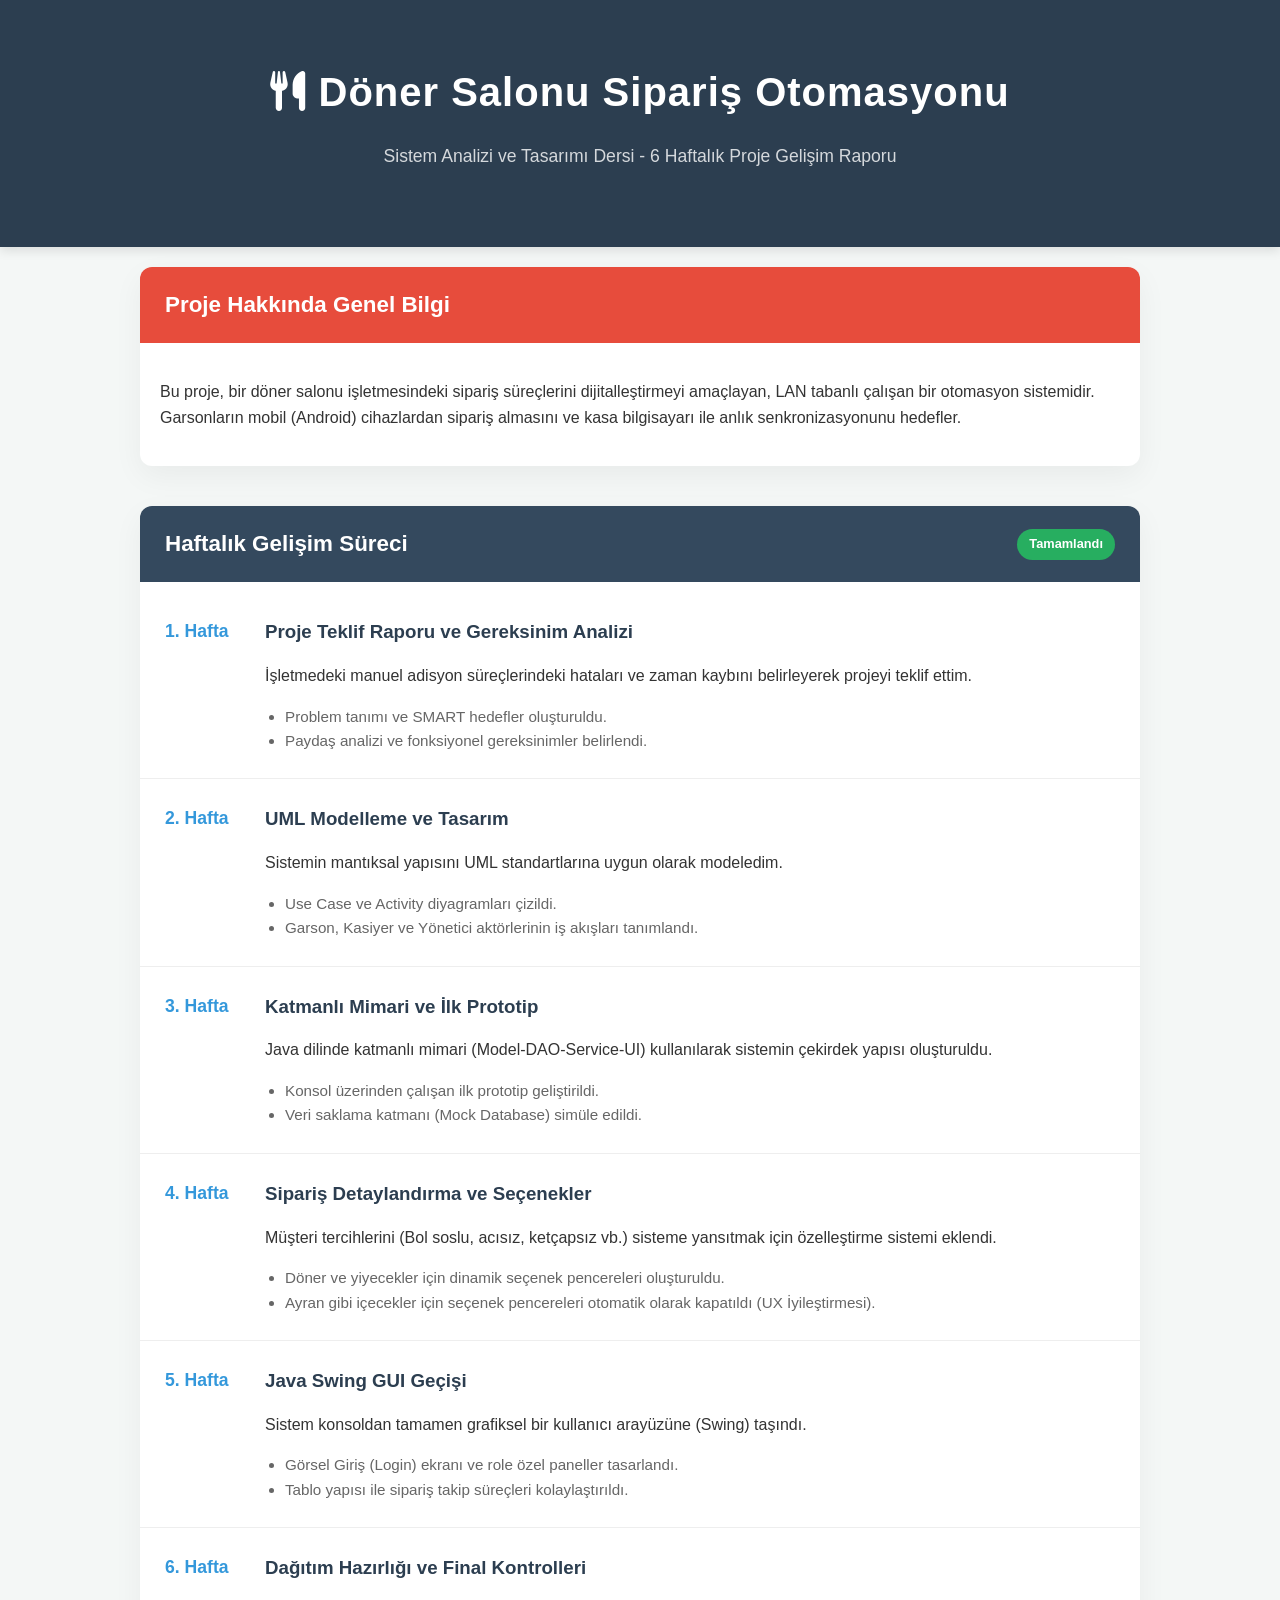
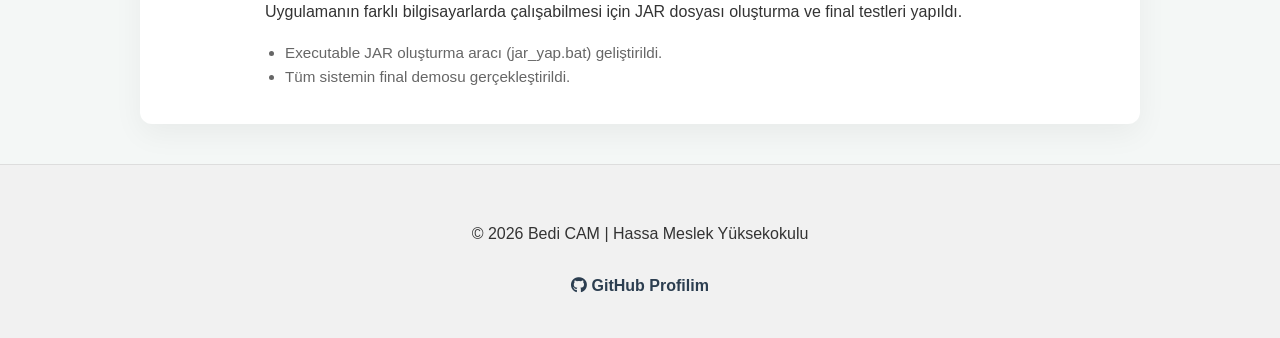
==== commit 4b301075: "Raporlar sadece Döner Salonu projesine odaklanacak şekilde 6 haftalık olarak güncellendi" ====
--- a/index.html
+++ b/index.html
@@ -3,109 +3,110 @@
 <head>
     <meta charset="UTF-8">
     <meta name="viewport" content="width=device-width, initial-scale=1.0">
-    <title>Bedi CAM - Proje Raporları</title>
+    <title>Bedi CAM - Döner Salonu Otomasyonu Raporları</title>
     <link rel="stylesheet" href="style.css">
     <link rel="stylesheet" href="https://cdnjs.cloudflare.com/ajax/libs/font-awesome/6.0.0/css/all.min.css">
 </head>
 <body>
     <header>
         <div class="container">
-            <h1><i class="fas fa-file-alt"></i> Akademik Proje Raporları</h1>
-            <p>Sistem Analizi ve Tasarımı Dersi Haftalık Gelişim Kayıtları</p>
+            <h1><i class="fas fa-utensils"></i> Döner Salonu Sipariş Otomasyonu</h1>
+            <p>Sistem Analizi ve Tasarımı Dersi - 6 Haftalık Proje Gelişim Raporu</p>
         </div>
     </header>
 
     <main class="container">
-        <!-- PROJE 1: DÖNER SALONU -->
+        <!-- PROJE ÖZETİ -->
+        <section class="project-card" style="margin-top: 20px;">
+            <div class="card-header" style="background: #e74c3c;">
+                <h2>Proje Hakkında Genel Bilgi</h2>
+            </div>
+            <div style="padding: 20px;">
+                <p>Bu proje, bir döner salonu işletmesindeki sipariş süreçlerini dijitalleştirmeyi amaçlayan, LAN tabanlı çalışan bir otomasyon sistemidir. Garsonların mobil (Android) cihazlardan sipariş almasını ve kasa bilgisayarı ile anlık senkronizasyonunu hedefler.</p>
+            </div>
+        </section>
+
+        <!-- HAFTALIK RAPORLAR -->
         <section class="project-card">
             <div class="card-header">
-                <h2>1. Proje: Döner Salonu Sipariş Otomasyonu</h2>
+                <h2>Haftalık Gelişim Süreci</h2>
                 <span class="status-badge">Tamamlandı</span>
             </div>
             <div class="report-list">
+                <!-- 1. HAFTA -->
                 <div class="report-item">
                     <div class="week">1. Hafta</div>
                     <div class="content">
-                        <h3>Proje Teklif Raporu</h3>
-                        <p>Döner salonu işletmesindeki manuel süreçlerin dijitalleşmesi için gereksinim analizi yapıldı. SMART hedefler belirlendi.</p>
+                        <h3>Proje Teklif Raporu ve Gereksinim Analizi</h3>
+                        <p>İşletmedeki manuel adisyon süreçlerindeki hataları ve zaman kaybını belirleyerek projeyi teklif ettim.</p>
                         <ul class="highlights">
-                            <li>LAN tabanlı kapalı devre mimari tasarlandı.</li>
-                            <li>Sipariş senkronizasyonu süresi < 2 sn olarak hedeflendi.</li>
+                            <li>Problem tanımı ve SMART hedefler oluşturuldu.</li>
+                            <li>Paydaş analizi ve fonksiyonel gereksinimler belirlendi.</li>
                         </ul>
                     </div>
                 </div>
+
+                <!-- 2. HAFTA -->
                 <div class="report-item">
                     <div class="week">2. Hafta</div>
                     <div class="content">
                         <h3>UML Modelleme ve Tasarım</h3>
-                        <p>Use Case, Activity ve Sequence diyagramları oluşturuldu. Katmanlı mimari (Layered Architecture) yapısı kuruldu.</p>
+                        <p>Sistemin mantıksal yapısını UML standartlarına uygun olarak modeledim.</p>
                         <ul class="highlights">
-                            <li>Garson, Kasiyer ve Yönetici aktörleri tanımlandı.</li>
-                            <li>Sipariş detaylandırma (Sos, Acı, Ketçap vb.) özellikleri entegre edildi.</li>
+                            <li>Use Case ve Activity diyagramları çizildi.</li>
+                            <li>Garson, Kasiyer ve Yönetici aktörlerinin iş akışları tanımlandı.</li>
                         </ul>
                     </div>
                 </div>
-            </div>
-        </section>
 
-        <!-- PROJE 2: DÜĞÜN TAKİP -->
-        <section class="project-card">
-            <div class="card-header">
-                <h2>2. Proje: Düğün Takip Otomasyonu</h2>
-                <span class="status-badge">Tamamlandı</span>
-            </div>
-            <div class="report-list">
+                <!-- 3. HAFTA -->
                 <div class="report-item">
                     <div class="week">3. Hafta</div>
                     <div class="content">
-                        <h3>Sistem Analizi ve Gereksinimler</h3>
-                        <p>Düğün salonlarında yaşanan çifte rezervasyon (double-booking) probleminin çözümü için sistem analizi raporu hazırlandı.</p>
+                        <h3>Katmanlı Mimari ve İlk Prototip</h3>
+                        <p>Java dilinde katmanlı mimari (Model-DAO-Service-UI) kullanılarak sistemin çekirdek yapısı oluşturuldu.</p>
                         <ul class="highlights">
-                            <li>Yönetici ve Sekreterya rolleri için yetkilendirme sistemi kurgulandı.</li>
-                            <li>SMART kriterlerine uygun 3 temel hedef belirlendi.</li>
+                            <li>Konsol üzerinden çalışan ilk prototip geliştirildi.</li>
+                            <li>Veri saklama katmanı (Mock Database) simüle edildi.</li>
                         </ul>
                     </div>
                 </div>
+
+                <!-- 4. HAFTA -->
                 <div class="report-item">
                     <div class="week">4. Hafta</div>
                     <div class="content">
-                        <h3>UML Modelleme ve Prototip Geliştirme</h3>
-                        <p>Süreç diyagramları ve veritabanı şeması oluşturuldu. Java Swing kullanılarak ilk çalışan prototip teslim edildi.</p>
+                        <h3>Sipariş Detaylandırma ve Seçenekler</h3>
+                        <p>Müşteri tercihlerini (Bol soslu, acısız, ketçapsız vb.) sisteme yansıtmak için özelleştirme sistemi eklendi.</p>
                         <ul class="highlights">
-                            <li>Rezervasyon çakışma kontrolü algoritması geliştirildi.</li>
-                            <li>Finans modülü ile kapora ve bakiye takibi sağlandı.</li>
+                            <li>Döner ve yiyecekler için dinamik seçenek pencereleri oluşturuldu.</li>
+                            <li>Ayran gibi içecekler için seçenek pencereleri otomatik olarak kapatıldı (UX İyileştirmesi).</li>
                         </ul>
                     </div>
                 </div>
-            </div>
-        </section>
 
-        <!-- PROJE 3: EMLAK SATIŞ -->
-        <section class="project-card">
-            <div class="card-header">
-                <h2>3. Proje: Emlak Satış Otomasyonu</h2>
-                <span class="status-badge">Tamamlandı</span>
-            </div>
-            <div class="report-list">
+                <!-- 5. HAFTA -->
                 <div class="report-item">
                     <div class="week">5. Hafta</div>
                     <div class="content">
-                        <h3>Emlak Platformu Analizi</h3>
-                        <p>Gayrimenkul danışmanları ve alıcılar arasındaki veri karmaşasını önlemek amacıyla ilan yönetim sistemi tasarlandı.</p>
+                        <h3>Java Swing GUI Geçişi</h3>
+                        <p>Sistem konsoldan tamamen grafiksel bir kullanıcı arayüzüne (Swing) taşındı.</p>
                         <ul class="highlights">
-                            <li>İlan onay/red mekanizması (Admin onayı) gereksinimleri belirlendi.</li>
-                            <li>Dinamik filtreleme ve gelişmiş arama senaryoları modellendi.</li>
+                            <li>Görsel Giriş (Login) ekranı ve role özel paneller tasarlandı.</li>
+                            <li>Tablo yapısı ile sipariş takip süreçleri kolaylaştırıldı.</li>
                         </ul>
                     </div>
                 </div>
+
+                <!-- 6. HAFTA -->
                 <div class="report-item">
                     <div class="week">6. Hafta</div>
                     <div class="content">
-                        <h3>UML Modelleme ve GUI Geliştirme</h3>
-                        <p>Sistemin State Machine (İlan durum döngüsü) ve Sequence diyagramları hazırlandı. Java Swing prototipi tamamlandı.</p>
+                        <h3>Dağıtım Hazırlığı ve Final Kontrolleri</h3>
+                        <p>Uygulamanın farklı bilgisayarlarda çalışabilmesi için JAR dosyası oluşturma ve final testleri yapıldı.</p>
                         <ul class="highlights">
-                            <li>İlan onay süreci ve favori sistemi kodlandı.</li>
-                            <li>Emlakçı ve Admin panelleri arası senkronizasyon sağlandı.</li>
+                            <li>Executable JAR oluşturma aracı (jar_yap.bat) geliştirildi.</li>
+                            <li>Tüm sistemin final demosu gerçekleştirildi.</li>
                         </ul>
                     </div>
                 </div>
--- a/style.css
+++ b/style.css
@@ -1,437 +1,146 @@
-/* ============================================================
-   Bedi Cam | Sipariş Takip Otomasyonu — Project Blog Styles
-   ============================================================ */
-
-@import url('https://fonts.googleapis.com/css2?family=Space+Mono:ital,wght@0,400;0,700;1,400&family=Syne:wght@400;500;600;700;800&display=swap');
-
-/* ── CSS Variables ─────────────────────────────────────────── */
 :root {
-  --bg:          #0b0f1a;
-  --bg-card:     #111827;
-  --bg-card-hover: #151e30;
-  --border:      #1e2d45;
-  --border-glow: #2563eb44;
-  --accent:      #f97316;
-  --accent-2:    #3b82f6;
-  --accent-dim:  #f9731622;
-  --text:        #e2e8f0;
-  --text-muted:  #64748b;
-  --text-dim:    #334155;
-  --tag-bg:      #1e293b;
-  --radius:      12px;
-  --radius-lg:   20px;
-  --font-head:   'Syne', sans-serif;
-  --font-mono:   'Space Mono', monospace;
-}
-
-/* ── Reset & Base ───────────────────────────────────────────── */
-*, *::before, *::after {
-  box-sizing: border-box;
-  margin: 0;
-  padding: 0;
-}
-
-html {
-  scroll-behavior: smooth;
+    --primary: #2c3e50;
+    --secondary: #34495e;
+    --accent: #3498db;
+    --bg: #f4f7f6;
+    --white: #ffffff;
+    --text: #333;
 }
 
 body {
-  background-color: var(--bg);
-  color: var(--text);
-  font-family: var(--font-mono);
-  font-size: 15px;
-  line-height: 1.7;
-  min-height: 100vh;
-  overflow-x: hidden;
+    background-color: var(--bg);
+    color: var(--text);
+    font-family: 'Segoe UI', Tahoma, Geneva, Verdana, sans-serif;
+    line-height: 1.6;
+    margin: 0;
 }
 
-/* Subtle grid texture */
-body::before {
-  content: '';
-  position: fixed;
-  inset: 0;
-  background-image:
-    linear-gradient(var(--border) 1px, transparent 1px),
-    linear-gradient(90deg, var(--border) 1px, transparent 1px);
-  background-size: 40px 40px;
-  opacity: 0.18;
-  pointer-events: none;
-  z-index: 0;
+.container {
+    max-width: 1000px;
+    margin: 0 auto;
+    padding: 0 20px;
 }
 
-/* ── Container ──────────────────────────────────────────────── */
-.container {
-  max-width: 880px;
-  margin: 0 auto;
-  padding: 0 24px;
-  position: relative;
-  z-index: 1;
-}
-
-/* ── Header ─────────────────────────────────────────────────── */
 header {
-  padding: 64px 0 56px;
-  position: relative;
-  overflow: hidden;
-}
-
-/* Glow orb behind header */
-header::before {
-  content: '';
-  position: absolute;
-  top: -80px;
-  left: -100px;
-  width: 500px;
-  height: 400px;
-  background: radial-gradient(ellipse, #f9731614 0%, transparent 70%);
-  pointer-events: none;
-  z-index: 0;
-}
-
-header .container {
-  position: relative;
-  z-index: 1;
-}
-
-/* Top label */
-header::after {
-  content: 'SİSTEM ANALİZİ & TASARIMI';
-  position: absolute;
-  top: 24px;
-  right: 24px;
-  font-family: var(--font-mono);
-  font-size: 10px;
-  letter-spacing: 0.2em;
-  color: var(--text-dim);
-  z-index: 1;
+    background: var(--primary);
+    color: var(--white);
+    padding: 60px 0;
+    text-align: center;
+    box-shadow: 0 4px 10px rgba(0,0,0,0.1);
 }
 
 header h1 {
-  font-family: var(--font-head);
-  font-size: clamp(2rem, 6vw, 3.4rem);
-  font-weight: 800;
-  line-height: 1.1;
-  letter-spacing: -0.02em;
-  color: #fff;
-  margin-bottom: 12px;
+    margin: 0;
+    font-size: 2.5rem;
+    letter-spacing: 1px;
 }
 
-/* Accent underline on title word */
-header h1 span {
-  color: var(--accent);
+header p {
+    opacity: 0.8;
+    font-size: 1.1rem;
 }
 
-.subtitle {
-  font-family: var(--font-mono);
-  font-size: 13px;
-  color: var(--text-muted);
-  letter-spacing: 0.05em;
-  margin-bottom: 32px;
+main {
+    margin-top: -40px;
+    padding-bottom: 50px;
 }
 
-.author-info {
-  display: flex;
-  gap: 24px;
-  flex-wrap: wrap;
+.project-card {
+    background: var(--white);
+    border-radius: 12px;
+    box-shadow: 0 10px 30px rgba(0,0,0,0.05);
+    margin-bottom: 40px;
+    overflow: hidden;
 }
 
-.author-info span {
-  display: inline-flex;
-  align-items: center;
-  gap: 8px;
-  font-size: 12px;
-  color: var(--text-muted);
-  background: var(--tag-bg);
-  border: 1px solid var(--border);
-  padding: 6px 14px;
-  border-radius: 999px;
+.card-header {
+    background: var(--secondary);
+    color: var(--white);
+    padding: 20px 25px;
+    display: flex;
+    justify-content: space-between;
+    align-items: center;
 }
 
-.author-info span strong {
-  color: var(--accent);
-  font-weight: 700;
+.card-header h2 {
+    margin: 0;
+    font-size: 1.4rem;
 }
 
-/* ── Divider line ───────────────────────────────────────────── */
-header + main::before {
-  content: '';
-  display: block;
-  height: 1px;
-  background: linear-gradient(90deg, var(--accent) 0%, var(--accent-2) 40%, transparent 100%);
-  margin-bottom: 56px;
-  opacity: 0.5;
+.status-badge {
+    background: #27ae60;
+    padding: 5px 12px;
+    border-radius: 20px;
+    font-size: 0.8rem;
+    font-weight: bold;
 }
 
-/* ── Main ────────────────────────────────────────────────────── */
-main {
-  padding-bottom: 80px;
+.status-badge.active {
+    background: #e67e22;
 }
 
-/* ── Section Headings ───────────────────────────────────────── */
-section {
-  margin-bottom: 60px;
+.report-list {
+    padding: 10px 0;
 }
 
-section h2 {
-  font-family: var(--font-head);
-  font-size: 1.1rem;
-  font-weight: 700;
-  letter-spacing: 0.12em;
-  text-transform: uppercase;
-  color: var(--text-muted);
-  margin-bottom: 20px;
-  display: flex;
-  align-items: center;
-  gap: 12px;
+.report-item {
+    display: flex;
+    padding: 25px;
+    border-bottom: 1px solid #eee;
+    transition: background 0.3s;
 }
 
-section h2::before {
-  content: '';
-  display: inline-block;
-  width: 28px;
-  height: 2px;
-  background: var(--accent);
-  flex-shrink: 0;
+.report-item:last-child {
+    border-bottom: none;
 }
 
-/* ── Project Intro ──────────────────────────────────────────── */
-.project-intro {
-  background: var(--bg-card);
-  border: 1px solid var(--border);
-  border-left: 3px solid var(--accent);
-  border-radius: var(--radius-lg);
-  padding: 36px 40px;
-  position: relative;
-  overflow: hidden;
+.report-item:hover {
+    background: #fafafa;
 }
 
-.project-intro::after {
-  content: '{ }';
-  position: absolute;
-  top: 24px;
-  right: 32px;
-  font-family: var(--font-mono);
-  font-size: 42px;
-  color: var(--text-dim);
-  font-weight: 700;
-  line-height: 1;
-  pointer-events: none;
+.week {
+    flex: 0 0 100px;
+    font-weight: bold;
+    color: var(--accent);
+    font-size: 1.1rem;
 }
 
-.project-intro h2 {
-  font-size: 1rem;
-  margin-bottom: 16px;
+.content h3 {
+    margin: 0 0 10px 0;
+    color: var(--primary);
 }
 
-.project-intro p {
-  color: var(--text-muted);
-  font-size: 14px;
-  line-height: 1.8;
-  max-width: 620px;
+.highlights {
+    margin: 10px 0 0 0;
+    padding-left: 20px;
+    font-size: 0.95rem;
+    color: #666;
 }
 
-/* ── Blog Posts Grid ────────────────────────────────────────── */
-.posts-grid {
-  display: grid;
-  grid-template-columns: 1fr;
-  gap: 20px;
+footer {
+    background: #f1f1f1;
+    padding: 40px 0;
+    text-align: center;
+    border-top: 1px solid #ddd;
 }
 
-/* ── Post Card ──────────────────────────────────────────────── */
-.post-card {
-  background: var(--bg-card);
-  border: 1px solid var(--border);
-  border-radius: var(--radius-lg);
-  padding: 32px 36px;
-  position: relative;
-  overflow: hidden;
-  transition: border-color 0.25s ease, background 0.25s ease, transform 0.25s ease, box-shadow 0.25s ease;
-  cursor: pointer;
-  text-decoration: none;
-  display: block;
-  animation: fadeUp 0.5s ease both;
+.social-links a {
+    color: var(--primary);
+    text-decoration: none;
+    font-weight: bold;
+    margin-top: 10px;
+    display: inline-block;
 }
 
-.post-card:nth-child(1) { animation-delay: 0.05s; }
-.post-card:nth-child(2) { animation-delay: 0.15s; }
-.post-card:nth-child(3) { animation-delay: 0.25s; }
-
-@keyframes fadeUp {
-  from { opacity: 0; transform: translateY(20px); }
-  to   { opacity: 1; transform: translateY(0); }
+.social-links a:hover {
+    color: var(--accent);
 }
 
-/* Index number decoration */
-.post-card::before {
-  content: counter(post-count, decimal-leading-zero);
-  counter-increment: post-count;
-  position: absolute;
-  top: 24px;
-  right: 32px;
-  font-family: var(--font-mono);
-  font-size: 52px;
-  font-weight: 700;
-  color: var(--text-dim);
-  line-height: 1;
-  pointer-events: none;
-  transition: color 0.25s ease;
+@media (max-width: 600px) {
+    .report-item {
+        flex-direction: column;
+    }
+    .week {
+        margin-bottom: 10px;
+    }
 }
-
-.posts-grid {
-  counter-reset: post-count;
-}
-
-/* Hover glow border */
-.post-card::after {
-  content: '';
-  position: absolute;
-  inset: 0;
-  border-radius: var(--radius-lg);
-  background: linear-gradient(135deg, var(--accent-dim) 0%, transparent 60%);
-  opacity: 0;
-  transition: opacity 0.3s ease;
-  pointer-events: none;
-}
-
-.post-card:hover {
-  border-color: var(--accent);
-  background: var(--bg-card-hover);
-  transform: translateY(-3px);
-  box-shadow: 0 12px 40px #f9731615, 0 0 0 1px var(--accent);
-}
-
-.post-card:hover::after {
-  opacity: 1;
-}
-
-.post-card:hover::before {
-  color: var(--border);
-}
-
-/* ── Post Date ──────────────────────────────────────────────── */
-.post-date {
-  font-family: var(--font-mono);
-  font-size: 11px;
-  letter-spacing: 0.1em;
-  color: var(--accent);
-  margin-bottom: 14px;
-  text-transform: uppercase;
-  display: flex;
-  align-items: center;
-  gap: 8px;
-}
-
-.post-date::before {
-  content: '//';
-  color: var(--text-dim);
-}
-
-/* ── Post Title ─────────────────────────────────────────────── */
-.post-card h3 {
-  font-family: var(--font-head);
-  font-size: 1.35rem;
-  font-weight: 700;
-  color: #fff;
-  margin-bottom: 12px;
-  line-height: 1.3;
-  position: relative;
-  z-index: 1;
-  max-width: 480px;
-}
-
-/* ── Post Excerpt ───────────────────────────────────────────── */
-.post-card p {
-  font-size: 13px;
-  color: var(--text-muted);
-  line-height: 1.75;
-  margin-bottom: 24px;
-  max-width: 520px;
-  position: relative;
-  z-index: 1;
-}
-
-/* ── Read More Link ─────────────────────────────────────────── */
-.read-more {
-  display: inline-flex;
-  align-items: center;
-  gap: 8px;
-  font-family: var(--font-mono);
-  font-size: 12px;
-  font-weight: 700;
-  letter-spacing: 0.08em;
-  color: var(--accent);
-  text-decoration: none;
-  text-transform: uppercase;
-  border: 1px solid var(--accent);
-  padding: 8px 18px;
-  border-radius: 6px;
-  position: relative;
-  z-index: 1;
-  transition: background 0.2s ease, color 0.2s ease;
-}
-
-.read-more::after {
-  content: '→';
-  transition: transform 0.2s ease;
-}
-
-.read-more:hover {
-  background: var(--accent);
-  color: #000;
-}
-
-.read-more:hover::after {
-  transform: translateX(4px);
-}
-
-/* ── Footer ─────────────────────────────────────────────────── */
-footer {
-  border-top: 1px solid var(--border);
-  padding: 28px 0;
-  position: relative;
-  z-index: 1;
-}
-
-footer p {
-  font-size: 12px;
-  color: var(--text-dim);
-  letter-spacing: 0.06em;
-  text-align: center;
-}
-
-/* ── Responsive ─────────────────────────────────────────────── */
-@media (max-width: 600px) {
-  header {
-    padding: 44px 0 40px;
-  }
-
-  header::after {
-    display: none;
-  }
-
-  .project-intro {
-    padding: 28px 24px;
-  }
-
-  .project-intro::after {
-    display: none;
-  }
-
-  .post-card {
-    padding: 28px 24px;
-  }
-
-  .post-card::before {
-    font-size: 36px;
-    top: 20px;
-    right: 20px;
-  }
-
-  .post-card h3 {
-    font-size: 1.15rem;
-  }
-
-  .author-info {
-    gap: 10px;
-  }
-}
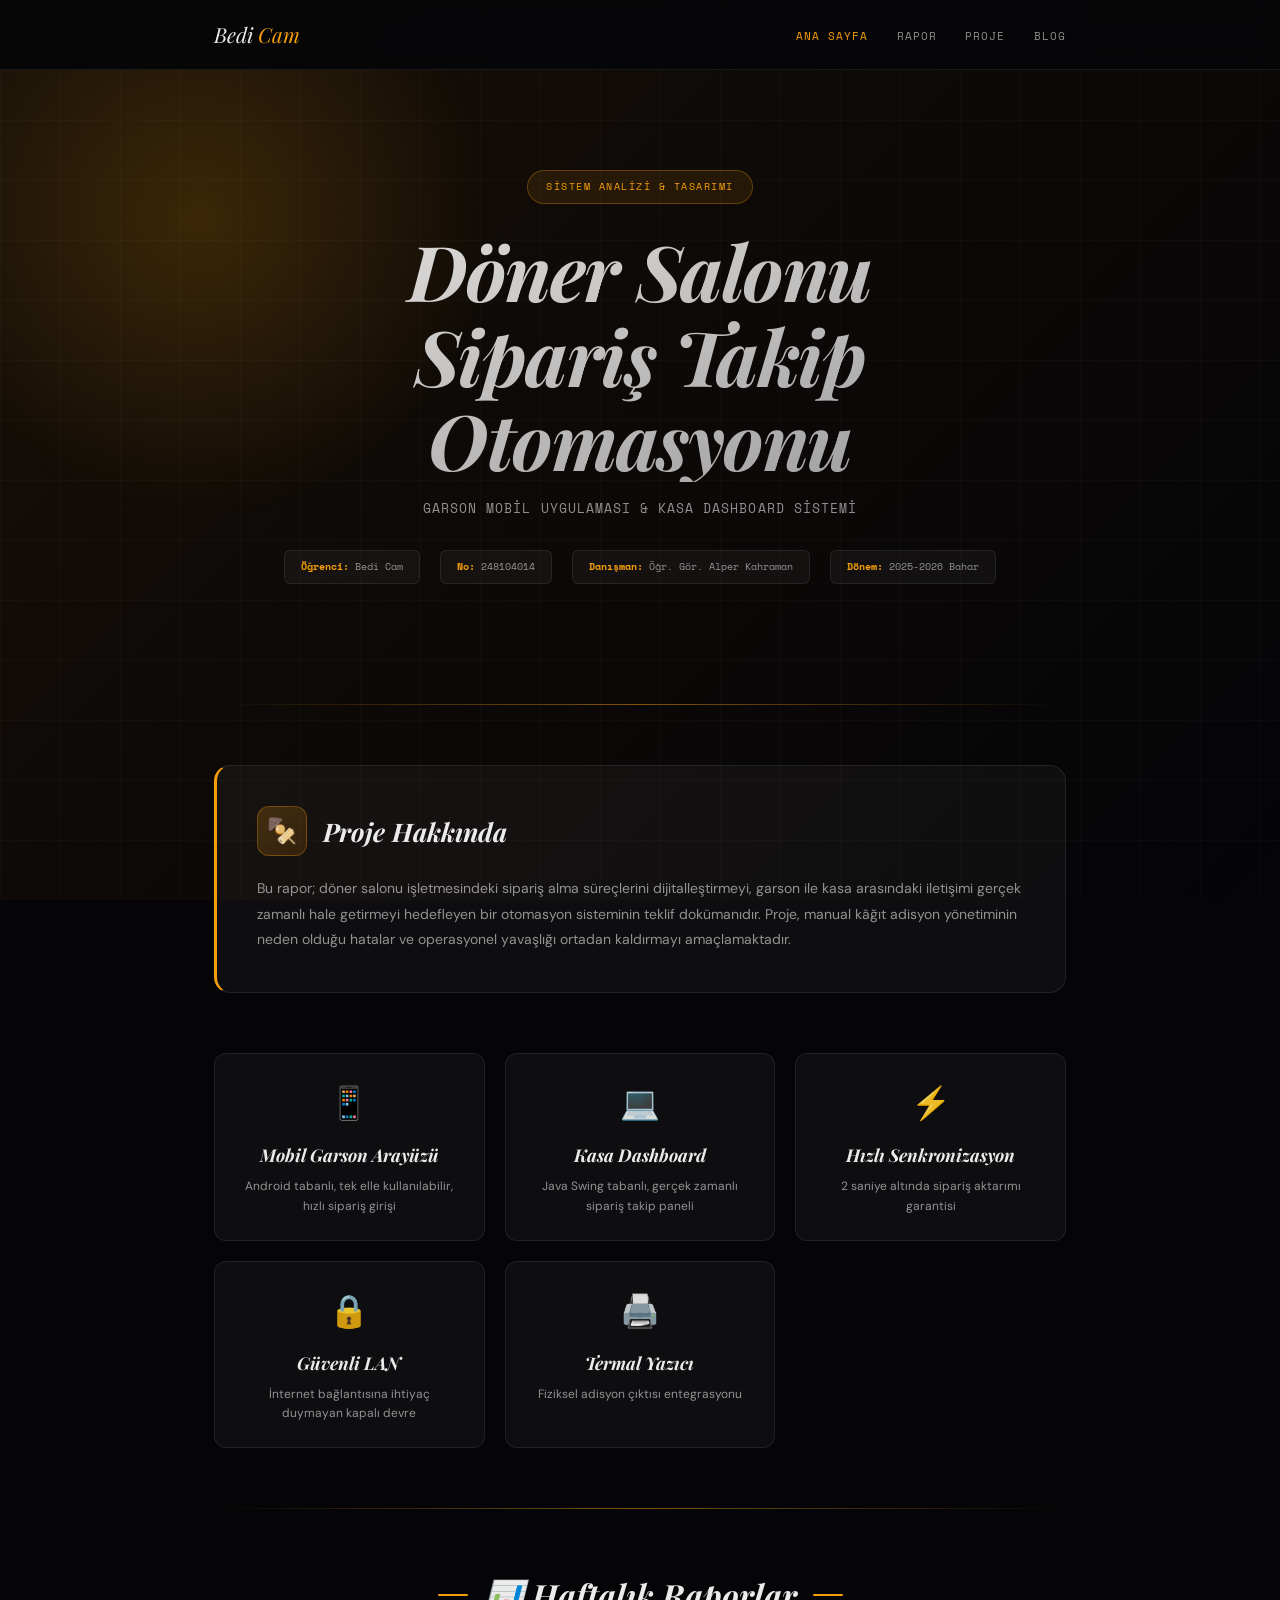
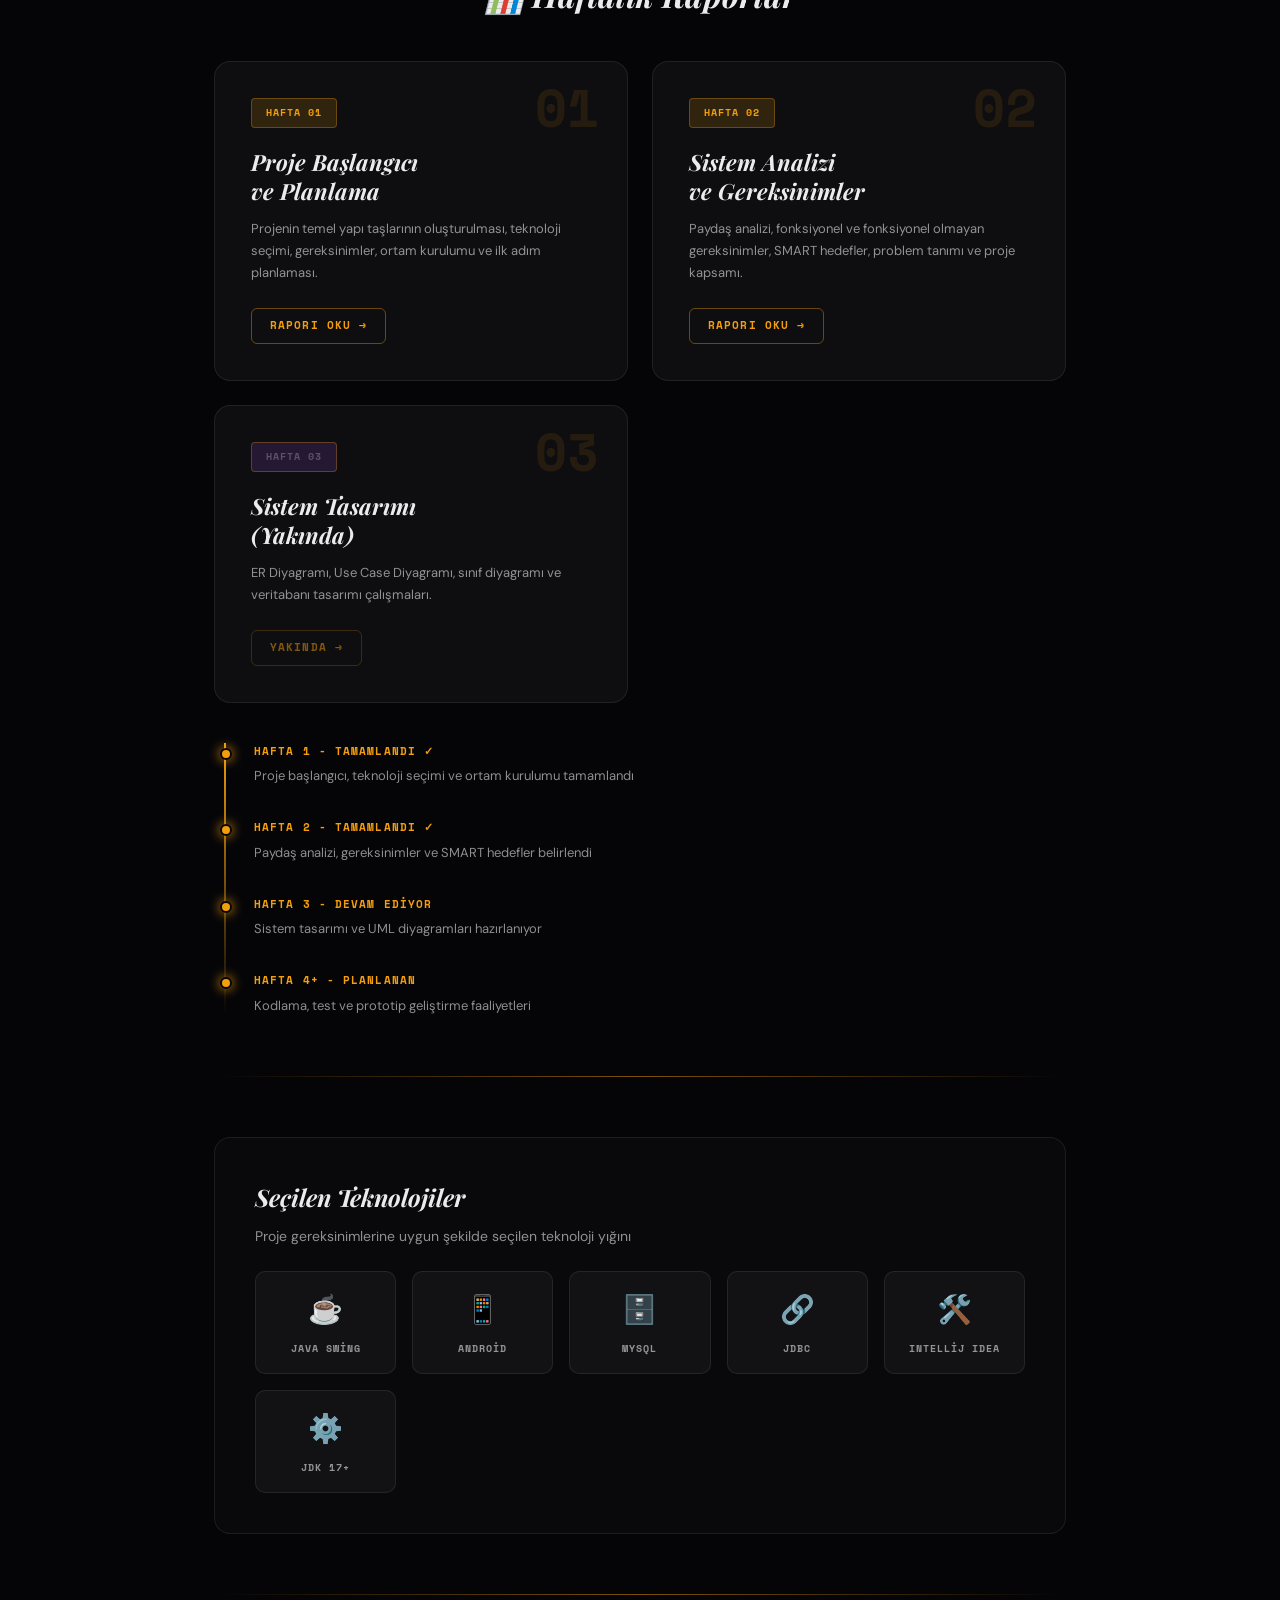
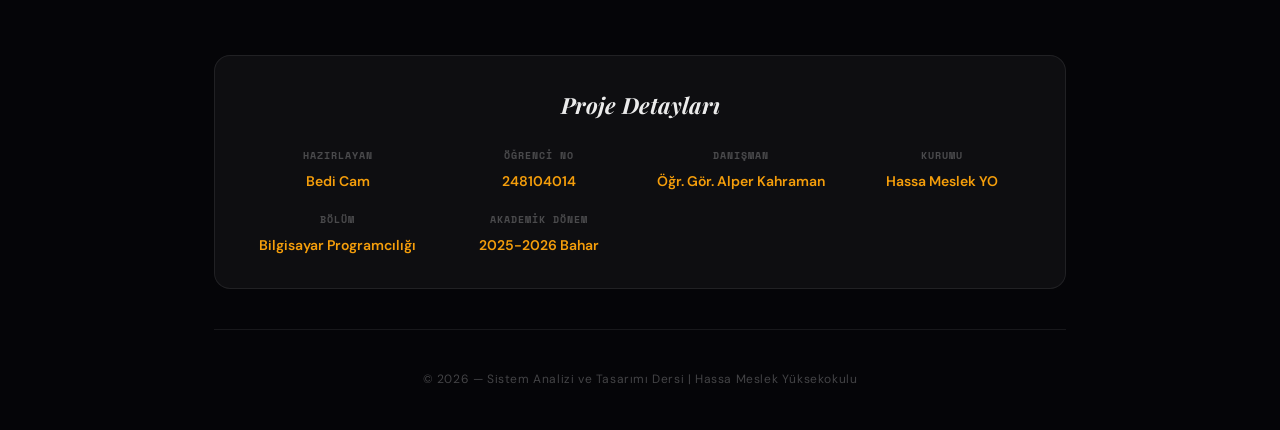
==== commit 54c5aa12: "Update index.html" ====
--- a/index.html
+++ b/index.html
@@ -1,126 +1,880 @@
 <!DOCTYPE html>
 <html lang="tr">
 <head>
-    <meta charset="UTF-8">
-    <meta name="viewport" content="width=device-width, initial-scale=1.0">
-    <title>Bedi CAM - Döner Salonu Otomasyonu Raporları</title>
-    <link rel="stylesheet" href="style.css">
-    <link rel="stylesheet" href="https://cdnjs.cloudflare.com/ajax/libs/font-awesome/6.0.0/css/all.min.css">
+<meta charset="UTF-8">
+<meta name="viewport" content="width=device-width, initial-scale=1.0">
+<title>Döner Salonu Sipariş Takip Otomasyonu | Proje Blogu</title>
+<link href="https://fonts.googleapis.com/css2?family=Playfair+Display:ital,wght@0,400;0,700;1,400;1,700&family=DM+Sans:ital,opsz,wght@0,9..40,200;0,9..40,300;0,9..40,400;0,9..40,500;0,9..40,600&family=Space+Mono:ital,wght@0,400;0,700;1,400&display=swap" rel="stylesheet">
+<style>
+:root{
+  --bg: #050508;
+  --bg-card: #0f1419;
+  --border: rgba(255,255,255,0.08);
+  --accent: #f59e0b;
+  --accent-dark: #d97706;
+  --accent-light: #fbbf24;
+  --text: rgba(255,255,255,0.92);
+  --text-muted: rgba(255,255,255,0.55);
+  --text-dim: rgba(255,255,255,0.25);
+  --blue: #3b82f6;
+  --green: #10b981;
+  --serif: 'Playfair Display', Georgia, serif;
+  --sans: 'DM Sans', sans-serif;
+  --mono: 'Space Mono', monospace;
+}
+
+*,*::before,*::after{box-sizing:border-box;margin:0;padding:0}
+html{scroll-behavior:smooth;-webkit-font-smoothing:antialiased}
+body{
+  background: var(--bg);
+  color: var(--text);
+  font-family: var(--sans);
+  line-height: 1.6;
+  overflow-x: hidden;
+  min-height: 100vh;
+}
+
+/* Animated background */
+body::before {
+  content: '';
+  position: fixed;
+  inset: 0;
+  background: linear-gradient(
+    135deg,
+    rgba(245, 158, 11, 0.08) 0%,
+    rgba(217, 119, 6, 0.04) 50%,
+    rgba(5, 5, 8, 0) 100%
+  );
+  pointer-events: none;
+  z-index: 0;
+}
+
+body::after {
+  content: '';
+  position: fixed;
+  inset: 0;
+  background-image:
+    linear-gradient(rgba(255,255,255,0.025) 1px, transparent 1px),
+    linear-gradient(90deg, rgba(255,255,255,0.025) 1px, transparent 1px);
+  background-size: 60px 60px;
+  pointer-events: none;
+  z-index: 0;
+}
+
+.container {
+  max-width: 900px;
+  margin: 0 auto;
+  padding: 0 24px;
+  position: relative;
+  z-index: 1;
+}
+
+/* Header */
+header {
+  padding: 100px 0 60px;
+  text-align: center;
+  position: relative;
+  overflow: hidden;
+}
+
+header::before {
+  content: '';
+  position: absolute;
+  top: -150px;
+  left: -100px;
+  width: 600px;
+  height: 600px;
+  background: radial-gradient(ellipse, rgba(245, 158, 11, 0.18) 0%, transparent 70%);
+  pointer-events: none;
+  z-index: 0;
+}
+
+.project-label {
+  display: inline-flex;
+  align-items: center;
+  gap: 8px;
+  font-family: var(--mono);
+  font-size: 10px;
+  letter-spacing: 0.15em;
+  text-transform: uppercase;
+  color: var(--accent);
+  background: rgba(245, 158, 11, 0.1);
+  padding: 8px 18px;
+  border: 1px solid rgba(245, 158, 11, 0.3);
+  border-radius: 50px;
+  margin-bottom: 24px;
+  animation: slideDown 0.6s cubic-bezier(0.16, 1, 0.3, 1);
+}
+
+.project-label::before {
+  width: 5px;
+  height: 5px;
+  border-radius: 50%;
+  background: var(--green);
+  box-shadow: 0 0 8px var(--green);
+}
+
+@keyframes slideDown {
+  from {
+    opacity: 0;
+    transform: translateY(-20px);
+  }
+  to {
+    opacity: 1;
+    transform: translateY(0);
+  }
+}
+
+h1 {
+  font-family: var(--serif);
+  font-size: clamp(2.4rem, 7vw, 4.8rem);
+  font-style: italic;
+  font-weight: 700;
+  line-height: 1.1;
+  letter-spacing: -0.02em;
+  margin-bottom: 16px;
+  animation: slideDown 0.6s cubic-bezier(0.16, 1, 0.3, 1) 0.1s both;
+  background: linear-gradient(160deg, var(--text) 0%, var(--text-muted) 100%);
+  -webkit-background-clip: text;
+  -webkit-text-fill-color: transparent;
+  background-clip: text;
+}
+
+h1 span {
+  color: var(--accent);
+}
+
+.subtitle {
+  font-family: var(--mono);
+  font-size: 13px;
+  letter-spacing: 0.08em;
+  color: var(--text-muted);
+  margin-bottom: 32px;
+  animation: slideDown 0.6s cubic-bezier(0.16, 1, 0.3, 1) 0.2s both;
+  text-transform: uppercase;
+}
+
+.header-details {
+  display: flex;
+  justify-content: center;
+  gap: 20px;
+  flex-wrap: wrap;
+  animation: slideDown 0.6s cubic-bezier(0.16, 1, 0.3, 1) 0.3s both;
+}
+
+.detail-item {
+  font-family: var(--mono);
+  font-size: 10px;
+  padding: 8px 16px;
+  background: rgba(255, 255, 255, 0.04);
+  border: 1px solid var(--border);
+  border-radius: 6px;
+  color: var(--text-muted);
+}
+
+.detail-item strong {
+  color: var(--accent);
+  font-weight: 600;
+}
+
+/* Divider */
+.divider {
+  height: 1px;
+  background: linear-gradient(90deg, transparent, var(--accent), transparent);
+  margin: 60px 0;
+  opacity: 0.5;
+}
+
+/* Project Intro Section */
+.intro-section {
+  background: rgba(255, 255, 255, 0.04);
+  border: 1px solid var(--border);
+  border-left: 3px solid var(--accent);
+  border-radius: 16px;
+  padding: 40px;
+  margin-bottom: 60px;
+  position: relative;
+  overflow: hidden;
+  animation: fadeUp 0.8s ease-out 0.4s both;
+}
+
+.intro-section::before {
+  content: '';
+  position: absolute;
+  inset: 0;
+  background: linear-gradient(135deg, rgba(245, 158, 11, 0.08) 0%, transparent 60%);
+  opacity: 0;
+  transition: opacity 0.3s;
+}
+
+.intro-section:hover {
+  border-left-color: var(--accent-light);
+  background: rgba(245, 158, 11, 0.06);
+}
+
+.intro-section:hover::before {
+  opacity: 1;
+}
+
+.intro-header {
+  display: flex;
+  align-items: center;
+  gap: 16px;
+  margin-bottom: 20px;
+}
+
+.intro-icon {
+  width: 50px;
+  height: 50px;
+  border-radius: 12px;
+  background: linear-gradient(135deg, rgba(245, 158, 11, 0.2), rgba(217, 119, 6, 0.15));
+  border: 1px solid rgba(245, 158, 11, 0.3);
+  display: flex;
+  align-items: center;
+  justify-content: center;
+  font-size: 24px;
+  flex-shrink: 0;
+}
+
+.intro-header h2 {
+  font-family: var(--serif);
+  font-size: 1.6rem;
+  font-style: italic;
+  margin: 0;
+}
+
+.intro-section p {
+  font-size: 14px;
+  color: var(--text-muted);
+  line-height: 1.8;
+  margin: 0;
+  position: relative;
+  z-index: 1;
+}
+
+/* Features Grid */
+.features-grid {
+  display: grid;
+  grid-template-columns: repeat(auto-fit, minmax(240px, 1fr));
+  gap: 20px;
+  margin: 40px 0;
+}
+
+.feature-card {
+  background: rgba(255, 255, 255, 0.04);
+  border: 1px solid var(--border);
+  border-radius: 12px;
+  padding: 24px;
+  text-align: center;
+  transition: all 0.35s cubic-bezier(0.16, 1, 0.3, 1);
+  animation: fadeUp 0.6s ease-out both;
+}
+
+.features-grid .feature-card:nth-child(1) { animation-delay: 0.05s; }
+.features-grid .feature-card:nth-child(2) { animation-delay: 0.1s; }
+.features-grid .feature-card:nth-child(3) { animation-delay: 0.15s; }
+.features-grid .feature-card:nth-child(4) { animation-delay: 0.2s; }
+.features-grid .feature-card:nth-child(5) { animation-delay: 0.25s; }
+
+.feature-card:hover {
+  border-color: var(--accent);
+  background: rgba(245, 158, 11, 0.08);
+  transform: translateY(-8px);
+  box-shadow: 0 20px 40px rgba(0, 0, 0, 0.4);
+}
+
+.feature-icon {
+  font-size: 32px;
+  margin-bottom: 12px;
+}
+
+.feature-card h3 {
+  font-family: var(--serif);
+  font-size: 1.1rem;
+  font-style: italic;
+  margin-bottom: 8px;
+}
+
+.feature-card p {
+  font-size: 12px;
+  color: var(--text-muted);
+  line-height: 1.6;
+  margin: 0;
+}
+
+/* Reports Section */
+section {
+  margin-bottom: 60px;
+}
+
+.section-title {
+  font-family: var(--serif);
+  font-size: 2rem;
+  font-style: italic;
+  font-weight: 700;
+  margin-bottom: 40px;
+  text-align: center;
+  position: relative;
+  display: flex;
+  align-items: center;
+  gap: 16px;
+  justify-content: center;
+}
+
+.section-title::before {
+  content: '';
+  width: 30px;
+  height: 2px;
+  background: var(--accent);
+  border-radius: 1px;
+}
+
+.section-title::after {
+  content: '';
+  width: 30px;
+  height: 2px;
+  background: var(--accent);
+  border-radius: 1px;
+}
+
+/* Reports Grid */
+.reports-grid {
+  display: grid;
+  grid-template-columns: repeat(auto-fit, minmax(300px, 1fr));
+  gap: 24px;
+  margin-bottom: 40px;
+  counter-reset: report-counter;
+}
+
+.report-card {
+  background: rgba(255, 255, 255, 0.04);
+  border: 1px solid var(--border);
+  border-radius: 16px;
+  padding: 36px;
+  position: relative;
+  overflow: hidden;
+  transition: all 0.35s cubic-bezier(0.16, 1, 0.3, 1);
+  text-decoration: none;
+  display: block;
+  color: inherit;
+  animation: fadeUp 0.6s ease-out both;
+}
+
+.reports-grid .report-card:nth-child(1) { animation-delay: 0.05s; }
+.reports-grid .report-card:nth-child(2) { animation-delay: 0.1s; }
+.reports-grid .report-card:nth-child(3) { animation-delay: 0.15s; }
+
+.report-card::before {
+  content: counter(report-counter, decimal-leading-zero);
+  counter-increment: report-counter;
+  position: absolute;
+  top: 20px;
+  right: 28px;
+  font-family: var(--mono);
+  font-size: 52px;
+  font-weight: 700;
+  color: rgba(245, 158, 11, 0.1);
+  line-height: 1;
+  pointer-events: none;
+}
+
+.report-card::after {
+  content: '';
+  position: absolute;
+  inset: 0;
+  background: linear-gradient(135deg, rgba(245, 158, 11, 0.1) 0%, transparent 60%);
+  opacity: 0;
+  transition: opacity 0.3s;
+}
+
+.report-card:hover {
+  border-color: var(--accent);
+  background: rgba(245, 158, 11, 0.08);
+  transform: translateY(-8px);
+  box-shadow: 0 20px 50px rgba(245, 158, 11, 0.15);
+}
+
+.report-card:hover::after {
+  opacity: 1;
+}
+
+.report-header {
+  display: flex;
+  align-items: center;
+  gap: 12px;
+  margin-bottom: 20px;
+  position: relative;
+  z-index: 1;
+}
+
+.report-week {
+  font-family: var(--mono);
+  font-size: 10px;
+  letter-spacing: 0.1em;
+  text-transform: uppercase;
+  color: var(--accent);
+  background: rgba(245, 158, 11, 0.15);
+  padding: 6px 14px;
+  border: 1px solid rgba(245, 158, 11, 0.3);
+  border-radius: 4px;
+  font-weight: 600;
+  flex-shrink: 0;
+}
+
+.report-card h3 {
+  font-family: var(--serif);
+  font-size: 1.4rem;
+  font-style: italic;
+  font-weight: 700;
+  margin-bottom: 12px;
+  position: relative;
+  z-index: 1;
+  line-height: 1.3;
+}
+
+.report-card p {
+  font-size: 13px;
+  color: var(--text-muted);
+  line-height: 1.7;
+  margin-bottom: 24px;
+  position: relative;
+  z-index: 1;
+}
+
+.read-more {
+  display: inline-flex;
+  align-items: center;
+  gap: 8px;
+  font-family: var(--mono);
+  font-size: 11px;
+  font-weight: 700;
+  letter-spacing: 0.1em;
+  text-transform: uppercase;
+  color: var(--accent);
+  border: 1px solid rgba(245, 158, 11, 0.4);
+  padding: 8px 18px;
+  border-radius: 6px;
+  position: relative;
+  z-index: 1;
+  transition: all 0.2s;
+}
+
+.read-more::after {
+  content: '→';
+  transition: transform 0.2s;
+}
+
+.report-card:hover .read-more {
+  background: var(--accent);
+  color: #000;
+  border-color: var(--accent);
+}
+
+.report-card:hover .read-more::after {
+  transform: translateX(4px);
+}
+
+/* Timeline */
+.timeline-container {
+  position: relative;
+  padding-left: 40px;
+  margin: 40px 0;
+}
+
+.timeline-container::before {
+  content: '';
+  position: absolute;
+  left: 10px;
+  top: 0;
+  bottom: 0;
+  width: 2px;
+  background: linear-gradient(180deg, var(--accent), transparent);
+}
+
+.timeline-item {
+  margin-bottom: 32px;
+  position: relative;
+}
+
+.timeline-item::before {
+  content: '';
+  position: absolute;
+  left: -34px;
+  top: 5px;
+  width: 12px;
+  height: 12px;
+  border-radius: 50%;
+  background: var(--accent);
+  border: 2px solid var(--bg);
+  box-shadow: 0 0 12px var(--accent);
+}
+
+.timeline-item h4 {
+  font-family: var(--mono);
+  font-size: 11px;
+  letter-spacing: 0.1em;
+  text-transform: uppercase;
+  color: var(--accent);
+  margin-bottom: 6px;
+  font-weight: 600;
+}
+
+.timeline-item p {
+  font-size: 13px;
+  color: var(--text-muted);
+  line-height: 1.6;
+  margin: 0;
+}
+
+/* Tech Stack */
+.tech-section {
+  background: rgba(255, 255, 255, 0.02);
+  border: 1px solid var(--border);
+  border-radius: 16px;
+  padding: 40px;
+  margin: 40px 0;
+}
+
+.tech-grid {
+  display: grid;
+  grid-template-columns: repeat(auto-fit, minmax(140px, 1fr));
+  gap: 16px;
+  margin-top: 24px;
+}
+
+.tech-item {
+  background: rgba(255, 255, 255, 0.04);
+  border: 1px solid var(--border);
+  padding: 16px;
+  border-radius: 10px;
+  text-align: center;
+  transition: all 0.3s;
+  cursor: pointer;
+}
+
+.tech-item:hover {
+  border-color: var(--accent);
+  background: rgba(245, 158, 11, 0.08);
+  transform: translateY(-4px);
+}
+
+.tech-item .icon {
+  font-size: 28px;
+  margin-bottom: 8px;
+}
+
+.tech-item h4 {
+  font-family: var(--mono);
+  font-size: 10px;
+  letter-spacing: 0.1em;
+  text-transform: uppercase;
+  color: var(--text-muted);
+  margin: 0;
+  font-weight: 600;
+}
+
+/* Student Info */
+.student-info {
+  background: rgba(255, 255, 255, 0.04);
+  border: 1px solid var(--border);
+  border-radius: 16px;
+  padding: 32px;
+  margin: 40px 0;
+  text-align: center;
+  animation: fadeUp 0.8s ease-out 0.5s both;
+}
+
+.student-info h2 {
+  font-family: var(--serif);
+  font-size: 1.4rem;
+  font-style: italic;
+  margin-bottom: 16px;
+}
+
+.info-grid {
+  display: grid;
+  grid-template-columns: repeat(auto-fit, minmax(180px, 1fr));
+  gap: 20px;
+  margin-top: 24px;
+}
+
+.info-item h4 {
+  font-family: var(--mono);
+  font-size: 10px;
+  letter-spacing: 0.1em;
+  text-transform: uppercase;
+  color: var(--text-dim);
+  margin-bottom: 6px;
+}
+
+.info-item p {
+  font-size: 14px;
+  color: var(--accent);
+  font-weight: 600;
+  margin: 0;
+}
+
+/* Footer */
+footer {
+  border-top: 1px solid var(--border);
+  padding: 40px 0;
+  text-align: center;
+  font-size: 12px;
+  color: var(--text-dim);
+  letter-spacing: 0.05em;
+}
+
+@keyframes fadeUp {
+  from {
+    opacity: 0;
+    transform: translateY(20px);
+  }
+  to {
+    opacity: 1;
+    transform: translateY(0);
+  }
+}
+
+/* Responsive */
+@media (max-width: 768px) {
+  header {
+    padding: 80px 0 50px;
+  }
+
+  h1 {
+    font-size: clamp(1.8rem, 5vw, 2.8rem);
+  }
+
+  .intro-section {
+    padding: 28px 24px;
+  }
+
+  .reports-grid {
+    grid-template-columns: 1fr;
+  }
+
+  .feature-card {
+    text-align: left;
+  }
+
+  .section-title::before,
+  .section-title::after {
+    display: none;
+  }
+
+  .tech-grid {
+    grid-template-columns: repeat(2, 1fr);
+  }
+
+  .info-grid {
+    grid-template-columns: 1fr;
+  }
+}
+</style>
 </head>
 <body>
-    <header>
-        <div class="container">
-            <h1><i class="fas fa-utensils"></i> Döner Salonu Sipariş Otomasyonu</h1>
-            <p>Sistem Analizi ve Tasarımı Dersi - 6 Haftalık Proje Gelişim Raporu</p>
-        </div>
-    </header>
-
-    <main class="container">
-        <!-- PROJE ÖZETİ -->
-        <section class="project-card" style="margin-top: 20px;">
-            <div class="card-header" style="background: #e74c3c;">
-                <h2>Proje Hakkında Genel Bilgi</h2>
-            </div>
-            <div style="padding: 20px;">
-                <p>Bu proje, bir döner salonu işletmesindeki sipariş süreçlerini dijitalleştirmeyi amaçlayan, LAN tabanlı çalışan bir otomasyon sistemidir. Garsonların mobil (Android) cihazlardan sipariş almasını ve kasa bilgisayarı ile anlık senkronizasyonunu hedefler.</p>
-            </div>
-        </section>
-
-        <!-- HAFTALIK RAPORLAR -->
-        <section class="project-card">
-            <div class="card-header">
-                <h2>Haftalık Gelişim Süreci</h2>
-                <span class="status-badge">Tamamlandı</span>
-            </div>
-            <div class="report-list">
-                <!-- 1. HAFTA -->
-                <div class="report-item">
-                    <div class="week">1. Hafta</div>
-                    <div class="content">
-                        <h3>Proje Teklif Raporu ve Gereksinim Analizi</h3>
-                        <p>İşletmedeki manuel adisyon süreçlerindeki hataları ve zaman kaybını belirleyerek projeyi teklif ettim.</p>
-                        <ul class="highlights">
-                            <li>Problem tanımı ve SMART hedefler oluşturuldu.</li>
-                            <li>Paydaş analizi ve fonksiyonel gereksinimler belirlendi.</li>
-                        </ul>
-                    </div>
-                </div>
-
-                <!-- 2. HAFTA -->
-                <div class="report-item">
-                    <div class="week">2. Hafta</div>
-                    <div class="content">
-                        <h3>UML Modelleme ve Tasarım</h3>
-                        <p>Sistemin mantıksal yapısını UML standartlarına uygun olarak modeledim.</p>
-                        <ul class="highlights">
-                            <li>Use Case ve Activity diyagramları çizildi.</li>
-                            <li>Garson, Kasiyer ve Yönetici aktörlerinin iş akışları tanımlandı.</li>
-                        </ul>
-                    </div>
-                </div>
-
-                <!-- 3. HAFTA -->
-                <div class="report-item">
-                    <div class="week">3. Hafta</div>
-                    <div class="content">
-                        <h3>Katmanlı Mimari ve İlk Prototip</h3>
-                        <p>Java dilinde katmanlı mimari (Model-DAO-Service-UI) kullanılarak sistemin çekirdek yapısı oluşturuldu.</p>
-                        <ul class="highlights">
-                            <li>Konsol üzerinden çalışan ilk prototip geliştirildi.</li>
-                            <li>Veri saklama katmanı (Mock Database) simüle edildi.</li>
-                        </ul>
-                    </div>
-                </div>
-
-                <!-- 4. HAFTA -->
-                <div class="report-item">
-                    <div class="week">4. Hafta</div>
-                    <div class="content">
-                        <h3>Sipariş Detaylandırma ve Seçenekler</h3>
-                        <p>Müşteri tercihlerini (Bol soslu, acısız, ketçapsız vb.) sisteme yansıtmak için özelleştirme sistemi eklendi.</p>
-                        <ul class="highlights">
-                            <li>Döner ve yiyecekler için dinamik seçenek pencereleri oluşturuldu.</li>
-                            <li>Ayran gibi içecekler için seçenek pencereleri otomatik olarak kapatıldı (UX İyileştirmesi).</li>
-                        </ul>
-                    </div>
-                </div>
-
-                <!-- 5. HAFTA -->
-                <div class="report-item">
-                    <div class="week">5. Hafta</div>
-                    <div class="content">
-                        <h3>Java Swing GUI Geçişi</h3>
-                        <p>Sistem konsoldan tamamen grafiksel bir kullanıcı arayüzüne (Swing) taşındı.</p>
-                        <ul class="highlights">
-                            <li>Görsel Giriş (Login) ekranı ve role özel paneller tasarlandı.</li>
-                            <li>Tablo yapısı ile sipariş takip süreçleri kolaylaştırıldı.</li>
-                        </ul>
-                    </div>
-                </div>
-
-                <!-- 6. HAFTA -->
-                <div class="report-item">
-                    <div class="week">6. Hafta</div>
-                    <div class="content">
-                        <h3>Dağıtım Hazırlığı ve Final Kontrolleri</h3>
-                        <p>Uygulamanın farklı bilgisayarlarda çalışabilmesi için JAR dosyası oluşturma ve final testleri yapıldı.</p>
-                        <ul class="highlights">
-                            <li>Executable JAR oluşturma aracı (jar_yap.bat) geliştirildi.</li>
-                            <li>Tüm sistemin final demosu gerçekleştirildi.</li>
-                        </ul>
-                    </div>
-                </div>
-            </div>
-        </section>
-    </main>
-
-    <footer>
-        <div class="container">
-            <p>&copy; 2026 Bedi CAM | Hassa Meslek Yüksekokulu</p>
-            <div class="social-links">
-                <a href="https://github.com/bedicm"><i class="fab fa-github"></i> GitHub Profilim</a>
-            </div>
-        </div>
-    </footer>
+
+<!-- NAV -->
+<nav style="position:sticky;top:0;z-index:100;padding:18px 0;background:rgba(5,5,8,0.85);backdrop-filter:blur(16px);border-bottom:1px solid rgba(255,255,255,0.08);">
+  <div class="container" style="display:flex;align-items:center;justify-content:space-between;">
+    <a href="index.html" style="font-family:'Playfair Display',serif;font-style:italic;font-size:1.3rem;color:rgba(255,255,255,0.92);text-decoration:none;">Bedi <em style="color:#f59e0b;">Cam</em></a>
+    <ul style="display:flex;gap:28px;list-style:none;">
+      <li><a href="index.html" style="font-family:'Space Mono',monospace;font-size:11px;letter-spacing:0.1em;text-transform:uppercase;color:#f59e0b;text-decoration:none;">Ana Sayfa</a></li>
+      <li><a href="rapor.html" style="font-family:'Space Mono',monospace;font-size:11px;letter-spacing:0.1em;text-transform:uppercase;color:rgba(255,255,255,0.55);text-decoration:none;">Rapor</a></li>
+      <li><a href="proje.html" style="font-family:'Space Mono',monospace;font-size:11px;letter-spacing:0.1em;text-transform:uppercase;color:rgba(255,255,255,0.55);text-decoration:none;">Proje</a></li>
+      <li><a href="blog.html" style="font-family:'Space Mono',monospace;font-size:11px;letter-spacing:0.1em;text-transform:uppercase;color:rgba(255,255,255,0.55);text-decoration:none;">Blog</a></li>
+    </ul>
+  </div>
+</nav>
+
+<header>
+  <div class="project-label">Sistem Analizi & Tasarımı</div>
+  <h1>Döner Salonu<br><span>Sipariş Takip</span><br>Otomasyonu</h1>
+  <p class="subtitle">Garson Mobil Uygulaması & Kasa Dashboard Sistemi</p>
+  <div class="header-details">
+    <div class="detail-item"><strong>Öğrenci:</strong> Bedi Cam</div>
+    <div class="detail-item"><strong>No:</strong> 248104014</div>
+    <div class="detail-item"><strong>Danışman:</strong> Öğr. Gör. Alper Kahraman</div>
+    <div class="detail-item"><strong>Dönem:</strong> 2025-2026 Bahar</div>
+  </div>
+</header>
+
+<div class="container">
+
+<div class="divider"></div>
+
+<!-- Project Intro -->
+<div class="intro-section">
+  <div class="intro-header">
+    <div class="intro-icon">🍢</div>
+    <h2>Proje Hakkında</h2>
+  </div>
+  <p>
+    Bu rapor; döner salonu işletmesindeki sipariş alma süreçlerini dijitalleştirmeyi, garson ile kasa arasındaki iletişimi gerçek zamanlı hale getirmeyi hedefleyen bir otomasyon sisteminin teklif dokümanıdır. Proje, manual kâğıt adisyon yönetiminin neden olduğu hatalar ve operasyonel yavaşlığı ortadan kaldırmayı amaçlamaktadır.
+  </p>
+</div>
+
+<!-- Key Features -->
+<div class="features-grid">
+  <div class="feature-card">
+    <div class="feature-icon">📱</div>
+    <h3>Mobil Garson Arayüzü</h3>
+    <p>Android tabanlı, tek elle kullanılabilir, hızlı sipariş girişi</p>
+  </div>
+  <div class="feature-card">
+    <div class="feature-icon">💻</div>
+    <h3>Kasa Dashboard</h3>
+    <p>Java Swing tabanlı, gerçek zamanlı sipariş takip paneli</p>
+  </div>
+  <div class="feature-card">
+    <div class="feature-icon">⚡</div>
+    <h3>Hızlı Senkronizasyon</h3>
+    <p>2 saniye altında sipariş aktarımı garantisi</p>
+  </div>
+  <div class="feature-card">
+    <div class="feature-icon">🔒</div>
+    <h3>Güvenli LAN</h3>
+    <p>İnternet bağlantısına ihtiyaç duymayan kapalı devre</p>
+  </div>
+  <div class="feature-card">
+    <div class="feature-icon">🖨️</div>
+    <h3>Termal Yazıcı</h3>
+    <p>Fiziksel adisyon çıktısı entegrasyonu</p>
+  </div>
+</div>
+
+<div class="divider"></div>
+
+<!-- Project Details -->
+<section>
+  <h2 class="section-title">📊 Haftalık Raporlar</h2>
+
+  <div class="reports-grid">
+    <!-- Week 1 -->
+    <a href="hafta-1.html" class="report-card">
+      <div class="report-header">
+        <div class="report-week">Hafta 01</div>
+      </div>
+      <h3>Proje Başlangıcı<br>ve Planlama</h3>
+      <p>Projenin temel yapı taşlarının oluşturulması, teknoloji seçimi, gereksinimler, ortam kurulumu ve ilk adım planlaması.</p>
+      <span class="read-more">Raporı Oku</span>
+    </a>
+
+    <!-- Week 2 -->
+    <a href="hafta-2.html" class="report-card">
+      <div class="report-header">
+        <div class="report-week">Hafta 02</div>
+      </div>
+      <h3>Sistem Analizi<br>ve Gereksinimler</h3>
+      <p>Paydaş analizi, fonksiyonel ve fonksiyonel olmayan gereksinimler, SMART hedefler, problem tanımı ve proje kapsamı.</p>
+      <span class="read-more">Raporı Oku</span>
+    </a>
+
+    <!-- Week 3 Placeholder -->
+    <div class="report-card" style="opacity: 0.6; pointer-events: none; cursor: default;">
+      <div class="report-header">
+        <div class="report-week" style="background: rgba(168, 85, 247, 0.15); color: var(--text-dim);">Hafta 03</div>
+      </div>
+      <h3>Sistem Tasarımı<br>(Yakında)</h3>
+      <p>ER Diyagramı, Use Case Diyagramı, sınıf diyagramı ve veritabanı tasarımı çalışmaları.</p>
+      <span class="read-more" style="opacity: 0.5;">Yakında</span>
+    </div>
+  </div>
+
+  <!-- Timeline -->
+  <div class="timeline-container">
+    <div class="timeline-item">
+      <h4>Hafta 1 - Tamamlandı ✓</h4>
+      <p>Proje başlangıcı, teknoloji seçimi ve ortam kurulumu tamamlandı</p>
+    </div>
+    <div class="timeline-item">
+      <h4>Hafta 2 - Tamamlandı ✓</h4>
+      <p>Paydaş analizi, gereksinimler ve SMART hedefler belirlendi</p>
+    </div>
+    <div class="timeline-item">
+      <h4>Hafta 3 - Devam Ediyor</h4>
+      <p>Sistem tasarımı ve UML diyagramları hazırlanıyor</p>
+    </div>
+    <div class="timeline-item">
+      <h4>Hafta 4+ - Planlanan</h4>
+      <p>Kodlama, test ve prototip geliştirme faaliyetleri</p>
+    </div>
+  </div>
+</section>
+
+<div class="divider"></div>
+
+<!-- Technology Stack -->
+<div class="tech-section">
+  <h2 style="font-family: var(--serif); font-style: italic; margin-bottom: 8px;">Seçilen Teknolojiler</h2>
+  <p style="color: var(--text-muted); font-size: 14px; margin-bottom: 24px;">Proje gereksinimlerine uygun şekilde seçilen teknoloji yığını</p>
+  
+  <div class="tech-grid">
+    <div class="tech-item">
+      <div class="icon">☕</div>
+      <h4>Java Swing</h4>
+    </div>
+    <div class="tech-item">
+      <div class="icon">📱</div>
+      <h4>Android</h4>
+    </div>
+    <div class="tech-item">
+      <div class="icon">🗄️</div>
+      <h4>MySQL</h4>
+    </div>
+    <div class="tech-item">
+      <div class="icon">🔗</div>
+      <h4>JDBC</h4>
+    </div>
+    <div class="tech-item">
+      <div class="icon">🛠️</div>
+      <h4>IntelliJ IDEA</h4>
+    </div>
+    <div class="tech-item">
+      <div class="icon">⚙️</div>
+      <h4>JDK 17+</h4>
+    </div>
+  </div>
+</div>
+
+<div class="divider"></div>
+
+<!-- Student Information -->
+<div class="student-info">
+  <h2>Proje Detayları</h2>
+  <div class="info-grid">
+    <div class="info-item">
+      <h4>Hazırlayan</h4>
+      <p>Bedi Cam</p>
+    </div>
+    <div class="info-item">
+      <h4>Öğrenci No</h4>
+      <p>248104014</p>
+    </div>
+    <div class="info-item">
+      <h4>Danışman</h4>
+      <p>Öğr. Gör. Alper Kahraman</p>
+    </div>
+    <div class="info-item">
+      <h4>Kurumu</h4>
+      <p>Hassa Meslek YO</p>
+    </div>
+    <div class="info-item">
+      <h4>Bölüm</h4>
+      <p>Bilgisayar Programcılığı</p>
+    </div>
+    <div class="info-item">
+      <h4>Akademik Dönem</h4>
+      <p>2025-2026 Bahar</p>
+    </div>
+  </div>
+</div>
+
+<footer>
+  <p>© 2026 — Sistem Analizi ve Tasarımı Dersi | Hassa Meslek Yüksekokulu</p>
+</footer>
+
+</div>
+
 </body>
-</html>+</html>
